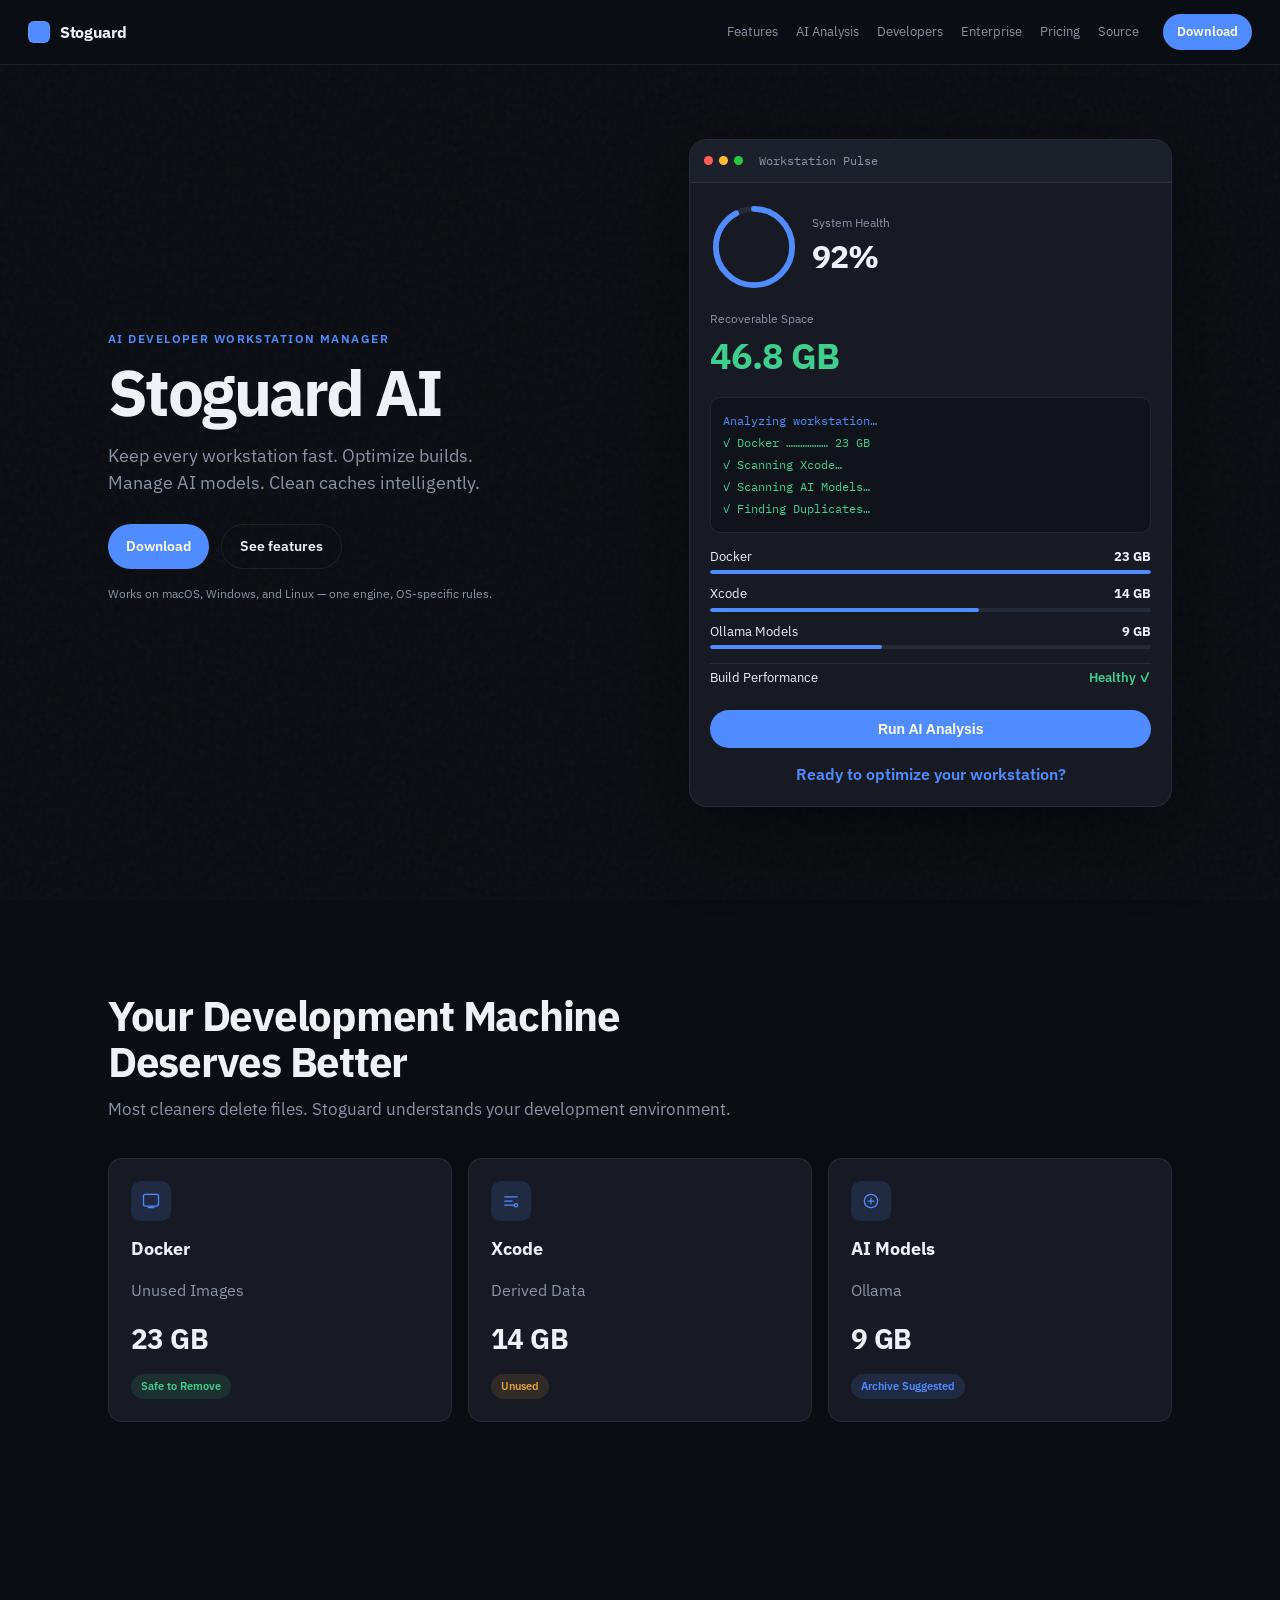
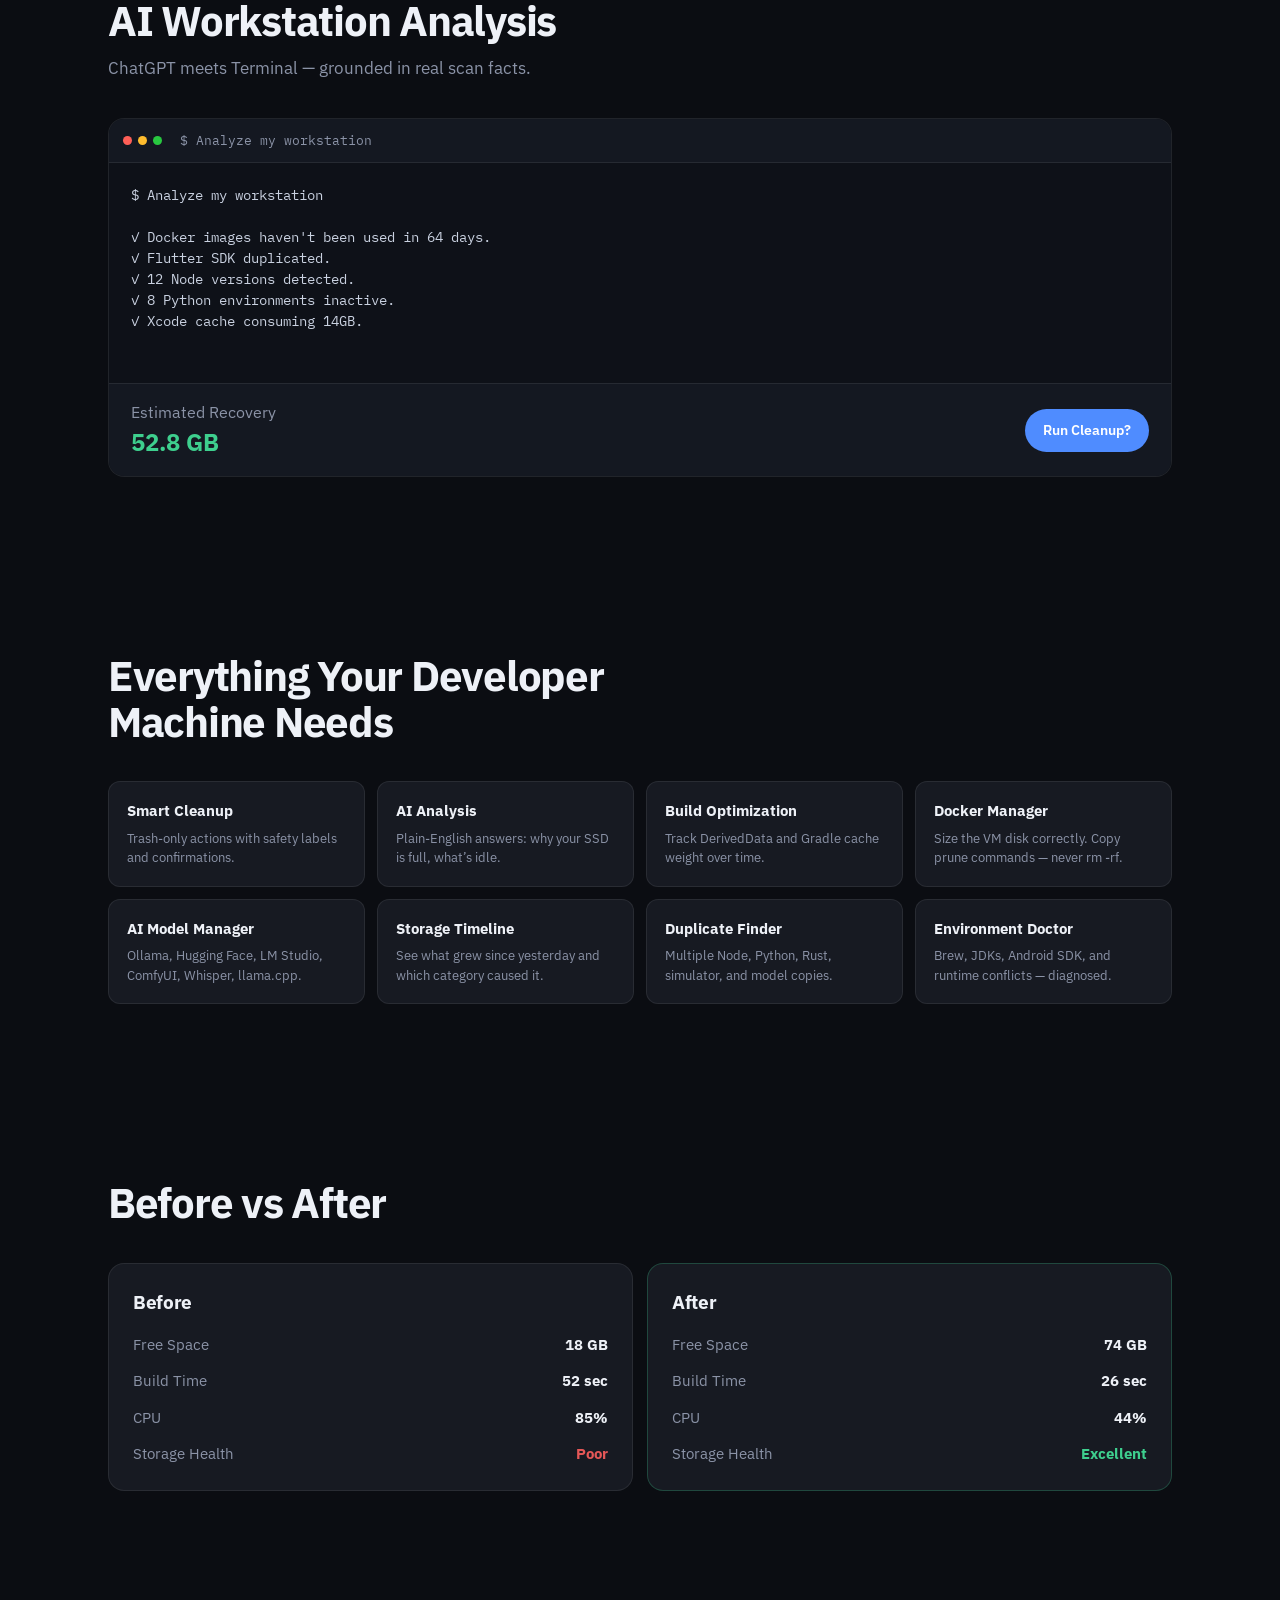
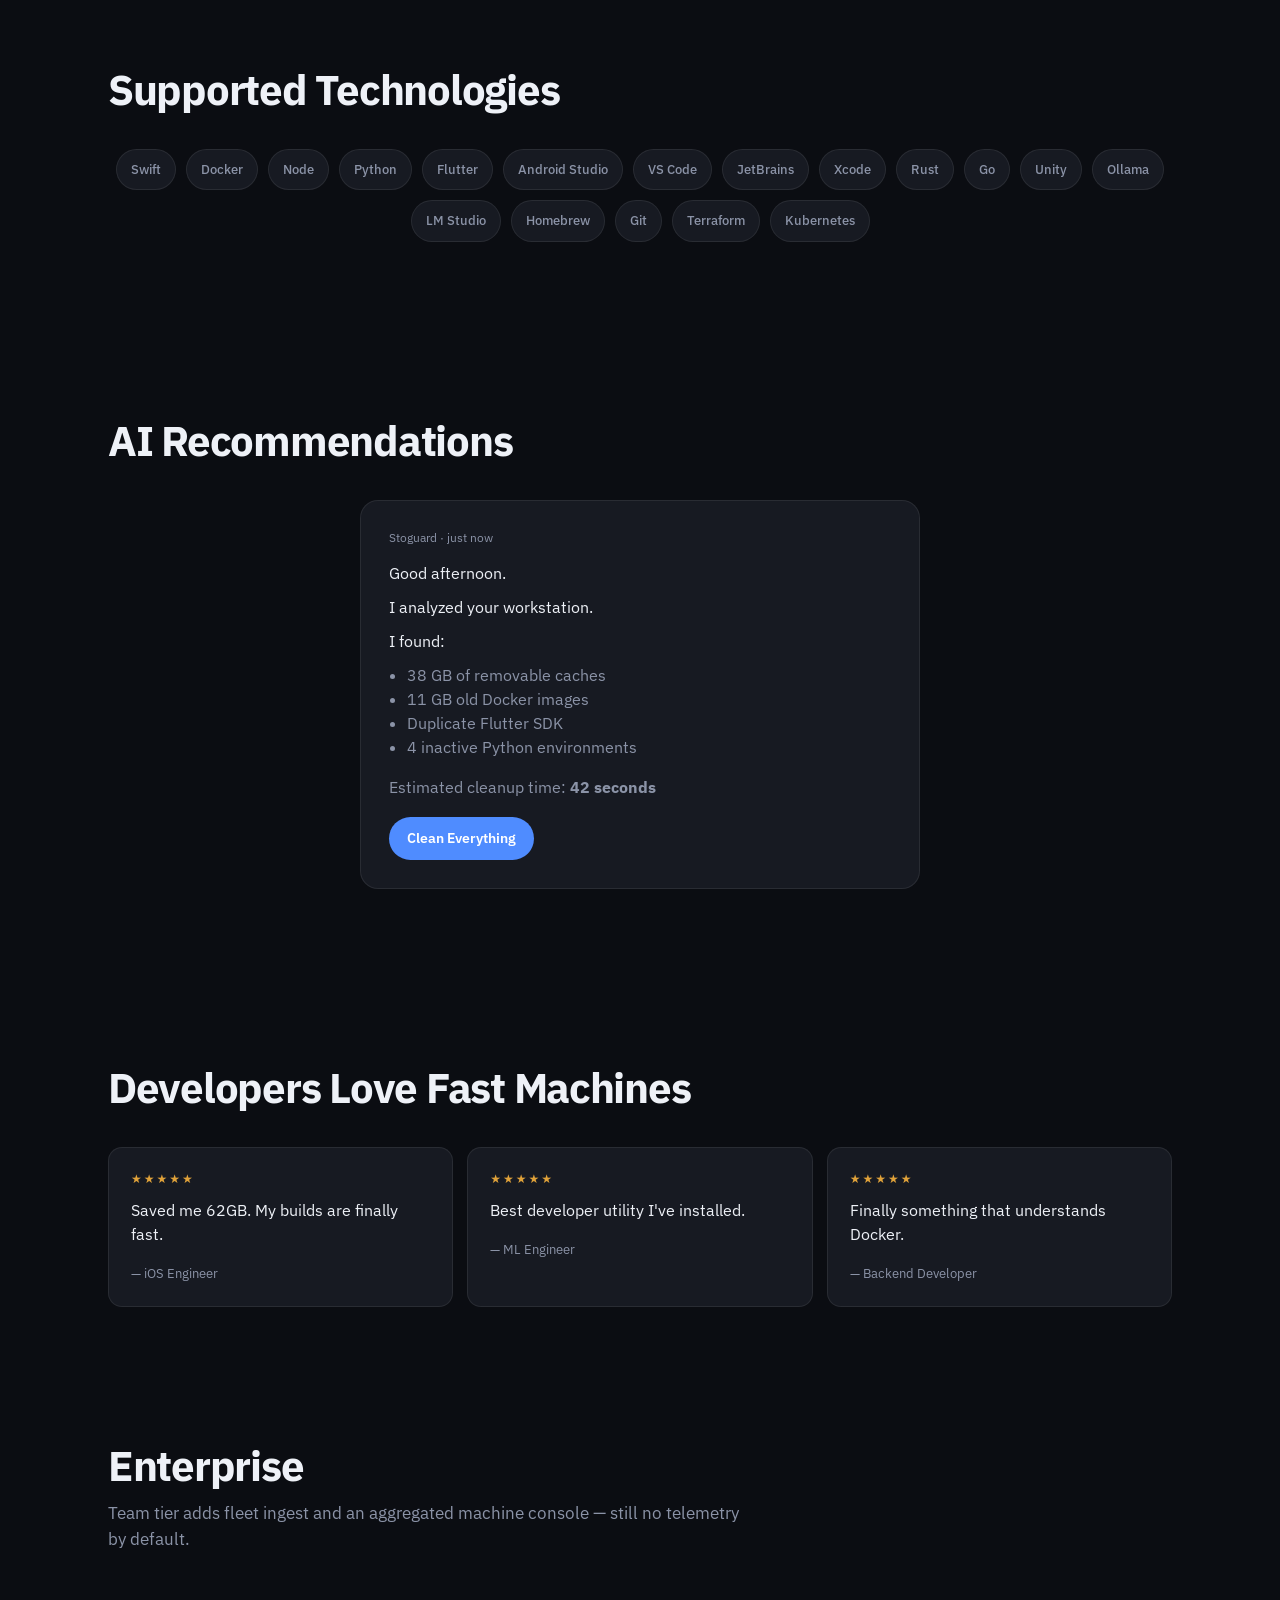
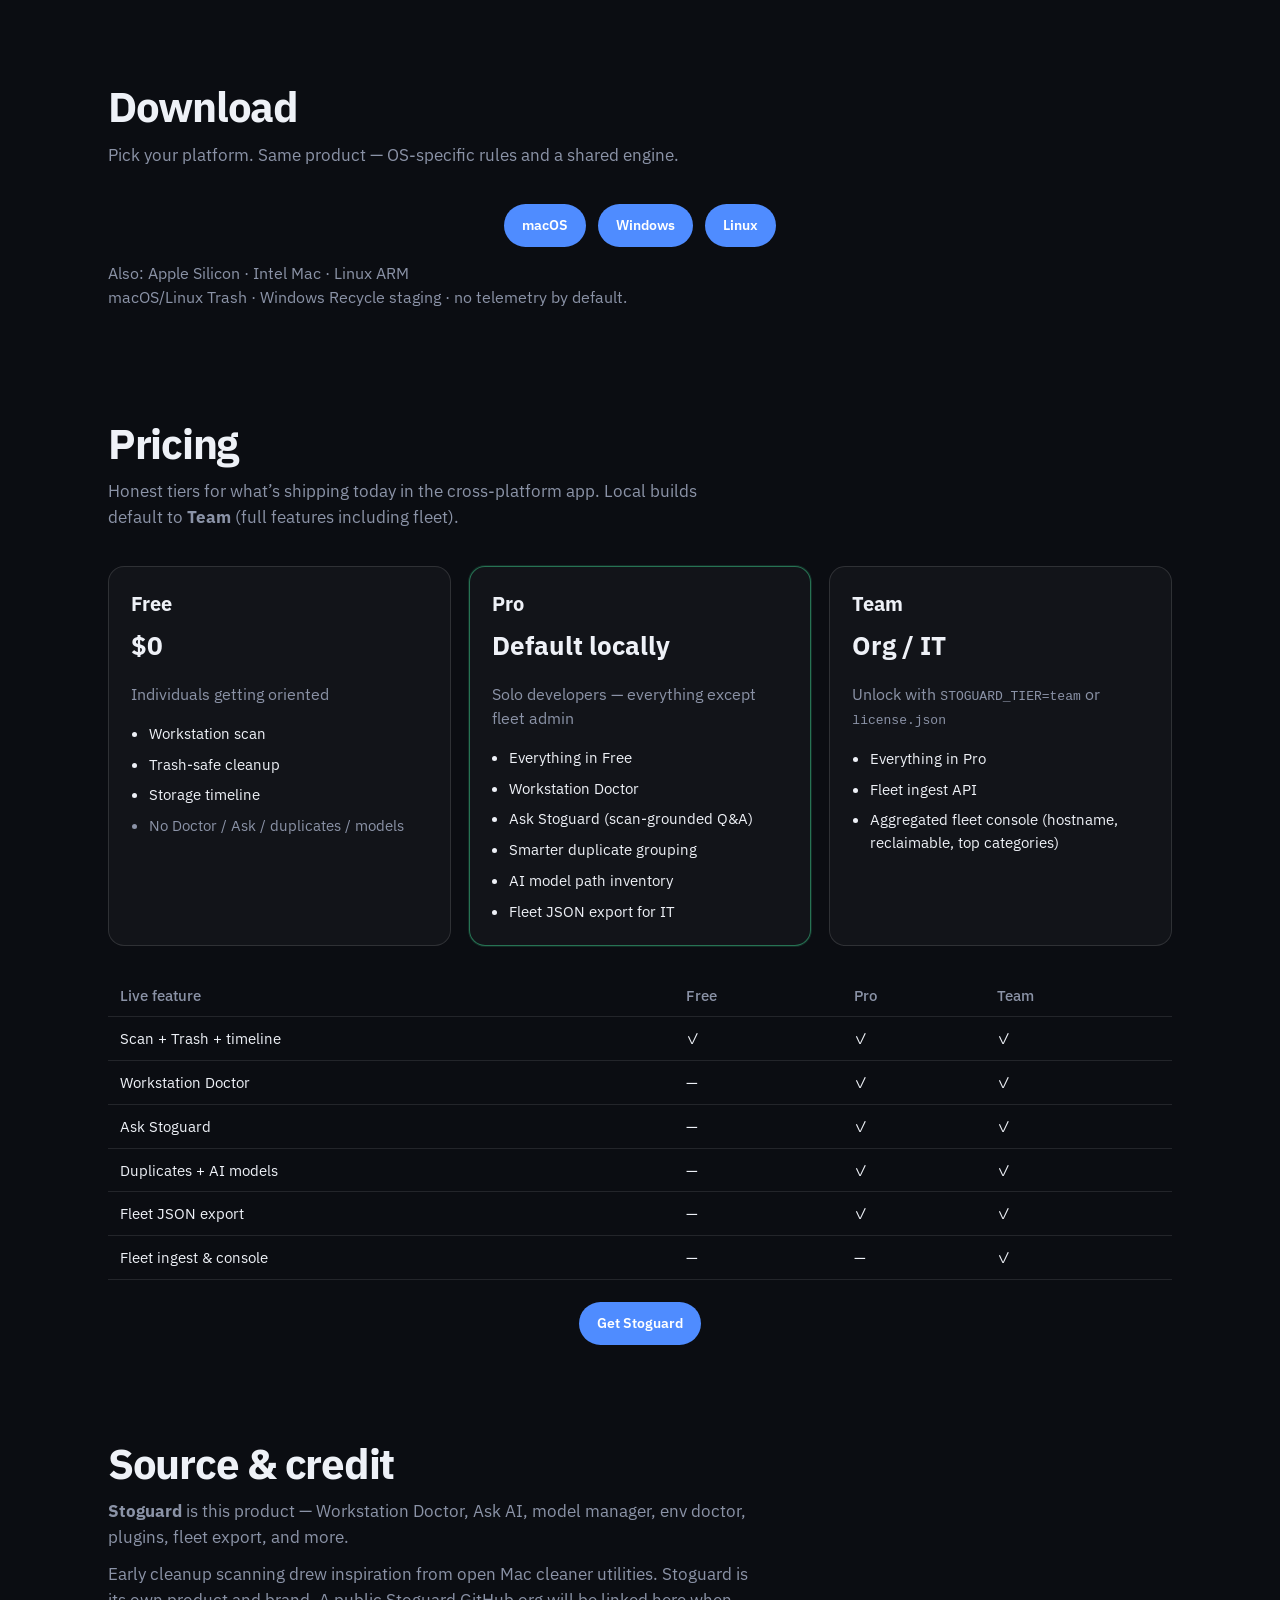
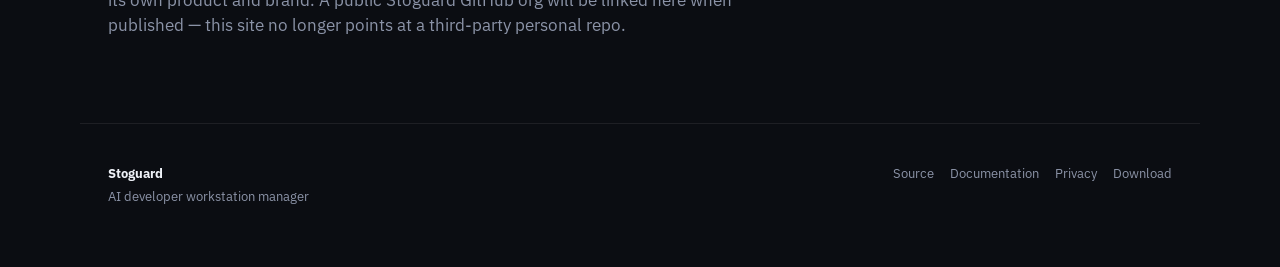
==== website/index.html @ 77a61a1d "Release 0.3.2: review fixes, honesty docs, trash refresh. Bump version, correct privacy/security cla" ====
<!DOCTYPE html>
<html lang="en">
<head>
  <meta charset="UTF-8" />
  <meta name="viewport" content="width=device-width, initial-scale=1" />
  <title>Stoguard AI — Developer Workstation Manager</title>
  <meta name="description" content="Keep every developer workstation fast. Optimize builds. Manage AI models. Clean caches intelligently — macOS, Windows, and Linux." />
  <link rel="preconnect" href="https://fonts.googleapis.com" />
  <link rel="preconnect" href="https://fonts.gstatic.com" crossorigin />
  <link href="https://fonts.googleapis.com/css2?family=IBM+Plex+Mono:wght@400;500&family=IBM+Plex+Sans:wght@400;500;600;700&display=swap" rel="stylesheet" />
  <link rel="stylesheet" href="styles.css" />
</head>
<body>
  <div class="noise" aria-hidden="true"></div>

  <header class="nav">
    <a class="logo" href="#top">
      <span class="logo-mark" aria-hidden="true"></span>
      Stoguard
    </a>
    <nav class="nav-links">
      <a href="#features">Features</a>
      <a href="#analysis">AI Analysis</a>
      <a href="#developers">Developers</a>
      <a href="#enterprise">Enterprise</a>
      <a href="#pricing">Pricing</a>
      <a href="#source">Source</a>
    </nav>
    <a class="btn btn-small" href="#downloads">Download</a>
  </header>

  <main id="top">
    <!-- HERO -->
    <section class="hero">
      <div class="hero-copy">
        <p class="eyebrow">AI Developer Workstation Manager</p>
        <h1>Stoguard AI</h1>
        <p class="lede">
          Keep every workstation fast. Optimize builds.<br />
          Manage AI models. Clean caches intelligently.
        </p>
        <div class="hero-cta">
          <a class="btn" href="#downloads">Download</a>
          <a class="btn btn-ghost" href="#features">See features</a>
        </div>
        <p class="platform-note">Works on macOS, Windows, and Linux — one engine, OS-specific rules.</p>
      </div>

      <div class="hero-dash" id="hero-dash" aria-label="Live workstation dashboard mockup">
        <div class="dash-chrome">
          <span></span><span></span><span></span>
          <p class="dash-title">Workstation Pulse</p>
        </div>
        <div class="dash-body">
          <div class="health-ring">
            <svg viewBox="0 0 120 120" aria-hidden="true">
              <circle cx="60" cy="60" r="52" class="ring-bg" />
              <circle cx="60" cy="60" r="52" class="ring-fg" id="health-ring" />
            </svg>
            <div class="health-label">
              <span>System Health</span>
              <strong id="health-pct">—</strong>
            </div>
          </div>

          <div class="stat-block recover">
            <span>Recoverable Space</span>
            <strong id="recover-gb">0.0 GB</strong>
          </div>

          <ul class="scan-log" id="scan-log"></ul>

          <div class="meter-list" id="meter-list">
            <div class="meter" data-key="docker"><span>Docker</span><b>0 GB</b><i style="--w:0"></i></div>
            <div class="meter" data-key="xcode"><span>Xcode</span><b>0 GB</b><i style="--w:0"></i></div>
            <div class="meter" data-key="ollama"><span>Ollama Models</span><b>0 GB</b><i style="--w:0"></i></div>
          </div>

          <div class="build-row">
            <span>Build Performance</span>
            <em id="build-status">Waiting…</em>
          </div>

          <button class="btn btn-block" id="run-analysis" type="button">Run AI Analysis</button>
          <p class="dash-cta" id="dash-cta" hidden>Ready to optimize your workstation?</p>
        </div>
      </div>
    </section>

    <!-- SECTION 2 -->
    <section class="section" id="features">
      <div class="section-head">
        <h2>Your Development Machine Deserves Better</h2>
        <p>Most cleaners delete files. Stoguard understands your development environment.</p>
      </div>
      <div class="cards-3">
        <article class="card float-a">
          <div class="card-icon" aria-hidden="true">
            <svg viewBox="0 0 24 24" fill="none" stroke="currentColor" stroke-width="1.5"><rect x="3" y="4" width="18" height="14" rx="2"/><path d="M8 20h8M12 18v2"/></svg>
          </div>
          <h3>Docker</h3>
          <p class="muted">Unused Images</p>
          <strong>23 GB</strong>
          <span class="pill ok">Safe to Remove</span>
        </article>
        <article class="card float-b">
          <div class="card-icon" aria-hidden="true">
            <svg viewBox="0 0 24 24" fill="none" stroke="currentColor" stroke-width="1.5"><path d="M4 7h16M4 12h10M4 17h13"/><circle cx="18" cy="17" r="2"/></svg>
          </div>
          <h3>Xcode</h3>
          <p class="muted">Derived Data</p>
          <strong>14 GB</strong>
          <span class="pill warn">Unused</span>
        </article>
        <article class="card float-c">
          <div class="card-icon" aria-hidden="true">
            <svg viewBox="0 0 24 24" fill="none" stroke="currentColor" stroke-width="1.5"><circle cx="12" cy="12" r="8"/><path d="M8 12h8M12 8v8"/></svg>
          </div>
          <h3>AI Models</h3>
          <p class="muted">Ollama</p>
          <strong>9 GB</strong>
          <span class="pill info">Archive Suggested</span>
        </article>
      </div>
    </section>

    <!-- SECTION 3 -->
    <section class="section" id="analysis">
      <div class="section-head">
        <h2>AI Workstation Analysis</h2>
        <p>ChatGPT meets Terminal — grounded in real scan facts.</p>
      </div>
      <div class="terminal">
        <div class="term-bar"><span></span><span></span><span></span><code>$ Analyze my workstation</code></div>
        <pre class="term-body" id="term-body"></pre>
        <div class="term-foot">
          <div>
            <span class="muted">Estimated Recovery</span>
            <strong>52.8 GB</strong>
          </div>
          <a class="btn" href="#downloads">Run Cleanup?</a>
        </div>
      </div>
    </section>

    <!-- SECTION 4 -->
    <section class="section" id="everything">
      <div class="section-head">
        <h2>Everything Your Developer Machine Needs</h2>
      </div>
      <div class="feature-grid">
        <article class="fcard"><h3>Smart Cleanup</h3><p>Trash-only actions with safety labels and confirmations.</p></article>
        <article class="fcard"><h3>AI Analysis</h3><p>Plain-English answers: why your SSD is full, what’s idle.</p></article>
        <article class="fcard"><h3>Build Optimization</h3><p>Track DerivedData and Gradle cache weight over time.</p></article>
        <article class="fcard"><h3>Docker Manager</h3><p>Size the VM disk correctly. Copy prune commands — never rm -rf.</p></article>
        <article class="fcard"><h3>AI Model Manager</h3><p>Ollama, Hugging Face, LM Studio, ComfyUI, Whisper, llama.cpp.</p></article>
        <article class="fcard"><h3>Storage Timeline</h3><p>See what grew since yesterday and which category caused it.</p></article>
        <article class="fcard"><h3>Duplicate Finder</h3><p>Multiple Node, Python, Rust, simulator, and model copies.</p></article>
        <article class="fcard"><h3>Environment Doctor</h3><p>Brew, JDKs, Android SDK, and runtime conflicts — diagnosed.</p></article>
      </div>
    </section>

    <!-- SECTION 5 -->
    <section class="section" id="before-after">
      <div class="section-head">
        <h2>Before vs After</h2>
      </div>
      <div class="split" id="ba-split">
        <div class="ba before">
          <h3>Before</h3>
          <ul>
            <li><span>Free Space</span><strong data-ba="b-free">18 GB</strong></li>
            <li><span>Build Time</span><strong data-ba="b-build">52 sec</strong></li>
            <li><span>CPU</span><strong data-ba="b-cpu">85%</strong></li>
            <li><span>Storage Health</span><strong class="bad">Poor</strong></li>
          </ul>
        </div>
        <div class="ba after">
          <h3>After</h3>
          <ul>
            <li><span>Free Space</span><strong data-ba="a-free">18 GB</strong></li>
            <li><span>Build Time</span><strong data-ba="a-build">52 sec</strong></li>
            <li><span>CPU</span><strong data-ba="a-cpu">85%</strong></li>
            <li><span>Storage Health</span><strong class="good" data-ba="a-health">Poor</strong></li>
          </ul>
        </div>
      </div>
    </section>

    <!-- SECTION 6 -->
    <section class="section" id="tech">
      <div class="section-head">
        <h2>Supported Technologies</h2>
      </div>
      <div class="tech-cloud" id="tech-cloud"></div>
    </section>

    <!-- SECTION 7 -->
    <section class="section" id="ai-rec">
      <div class="section-head">
        <h2>AI Recommendations</h2>
      </div>
      <div class="chat-card">
        <div class="chat-meta">Stoguard · just now</div>
        <p>Good afternoon.</p>
        <p>I analyzed your workstation.</p>
        <p>I found:</p>
        <ul>
          <li>38 GB of removable caches</li>
          <li>11 GB old Docker images</li>
          <li>Duplicate Flutter SDK</li>
          <li>4 inactive Python environments</li>
        </ul>
        <p class="muted">Estimated cleanup time: <strong>42 seconds</strong></p>
        <a class="btn" href="#downloads">Clean Everything</a>
      </div>
    </section>

    <!-- SECTION 8 -->
    <section class="section" id="developers">
      <div class="section-head">
        <h2>Developers Love Fast Machines</h2>
      </div>
      <div class="quotes">
        <blockquote>
          <div class="stars" aria-label="5 stars">★★★★★</div>
          <p>Saved me 62GB. My builds are finally fast.</p>
          <cite>— iOS Engineer</cite>
        </blockquote>
        <blockquote>
          <div class="stars">★★★★★</div>
          <p>Best developer utility I've installed.</p>
          <cite>— ML Engineer</cite>
        </blockquote>
        <blockquote>
          <div class="stars">★★★★★</div>
          <p>Finally something that understands Docker.</p>
          <cite>— Backend Developer</cite>
        </blockquote>
      </div>
    </section>

    
    <section class="section slim" id="enterprise">
      <div class="section-head">
        <h2>Enterprise</h2>
        <p>Team tier adds fleet ingest and an aggregated machine console — still no telemetry by default.</p>
      </div>
    </section>

    <section class="section slim" id="downloads">
      <div class="section-head">
        <h2>Download</h2>
        <p>Pick your platform. Same product — OS-specific rules and a shared engine.</p>
      </div>
      <div class="hero-cta center" style="flex-wrap:wrap;gap:12px">
        <a class="btn" href="downloads/Stoguard-0.3.2.dmg" download>macOS</a>
        <a class="btn" href="downloads/stoguard-windows-amd64.exe" download>Windows</a>
        <a class="btn" href="downloads/stoguard-linux-amd64" download>Linux</a>
      </div>
      <p class="muted center" style="margin-top:14px">
        Also:
        <a href="downloads/stoguard-darwin-arm64" download>Apple Silicon</a> ·
        <a href="downloads/stoguard-darwin-amd64" download>Intel Mac</a> ·
        <a href="downloads/stoguard-linux-arm64" download>Linux ARM</a>
        <br />macOS/Linux Trash · Windows Recycle staging · no telemetry by default.
      </p>
    </section>

    <section class="section slim" id="pricing">
      <div class="section-head">
        <h2>Pricing</h2>
        <p>Honest tiers for what’s shipping today in the cross-platform app. Local builds default to <strong>Team</strong> (full features including fleet).</p>
      </div>
      <div class="pricing-grid">
        <article class="price-card">
          <h3>Free</h3>
          <p class="price-tag">$0</p>
          <p class="muted">Individuals getting oriented</p>
          <ul>
            <li>Workstation scan</li>
            <li>Trash-safe cleanup</li>
            <li>Storage timeline</li>
            <li class="muted">No Doctor / Ask / duplicates / models</li>
          </ul>
        </article>
        <article class="price-card featured">
          <h3>Pro</h3>
          <p class="price-tag">Default locally</p>
          <p class="muted">Solo developers — everything except fleet admin</p>
          <ul>
            <li>Everything in Free</li>
            <li>Workstation Doctor</li>
            <li>Ask Stoguard (scan-grounded Q&amp;A)</li>
            <li>Smarter duplicate grouping</li>
            <li>AI model path inventory</li>
            <li>Fleet JSON export for IT</li>
          </ul>
        </article>
        <article class="price-card">
          <h3>Team</h3>
          <p class="price-tag">Org / IT</p>
          <p class="muted">Unlock with <code>STOGUARD_TIER=team</code> or <code>license.json</code></p>
          <ul>
            <li>Everything in Pro</li>
            <li>Fleet ingest API</li>
            <li>Aggregated fleet console (hostname, reclaimable, top categories)</li>
          </ul>
        </article>
      </div>
      <div class="matrix-wrap">
        <table class="feature-matrix">
          <thead>
            <tr><th>Live feature</th><th>Free</th><th>Pro</th><th>Team</th></tr>
          </thead>
          <tbody>
            <tr><td>Scan + Trash + timeline</td><td>✓</td><td>✓</td><td>✓</td></tr>
            <tr><td>Workstation Doctor</td><td>—</td><td>✓</td><td>✓</td></tr>
            <tr><td>Ask Stoguard</td><td>—</td><td>✓</td><td>✓</td></tr>
            <tr><td>Duplicates + AI models</td><td>—</td><td>✓</td><td>✓</td></tr>
            <tr><td>Fleet JSON export</td><td>—</td><td>✓</td><td>✓</td></tr>
            <tr><td>Fleet ingest &amp; console</td><td>—</td><td>—</td><td>✓</td></tr>
          </tbody>
        </table>
      </div>
      <div class="hero-cta center" style="margin-top:22px">
        <a class="btn" href="#downloads">Get Stoguard</a>
      </div>
    </section>

<section class="section slim" id="source">
      <div class="section-head">
        <h2>Source &amp; credit</h2>
        <p>
          <strong>Stoguard</strong> is this product — Workstation Doctor, Ask AI, model manager,
          env doctor, plugins, fleet export, and more.
        </p>
        <p class="muted" style="margin-top:12px">
          Early cleanup scanning drew inspiration from open Mac cleaner utilities. Stoguard is its own
          product and brand. A public Stoguard GitHub org will be linked here when published —
          this site no longer points at a third-party personal repo.
        </p>
      </div>
    </section>
  </main>

  <footer class="footer">
    <div>
      <strong>Stoguard</strong>
      <span class="muted">AI developer workstation manager</span>
    </div>
    <nav>
      <a href="#source">Source</a>
      <a href="#features">Documentation</a>
      <a href="privacy.html">Privacy</a>
      <a href="#downloads">Download</a>
    </nav>
  </footer>

  <script src="app.js"></script>
</body>
</html>
---- website/styles.css ----
:root {
  --bg: #0b0d12;
  --card: #171a22;
  --card-2: #1c202b;
  --line: rgba(255, 255, 255, 0.08);
  --text: #eef1f7;
  --muted: #8b93a7;
  --accent: #4f8cff;
  --accent-dim: rgba(79, 140, 255, 0.15);
  --ok: #3ecf8e;
  --warn: #e0a23a;
  --bad: #e45757;
  --radius: 14px;
  --font: "IBM Plex Sans", "SF Pro Text", system-ui, sans-serif;
  --mono: "IBM Plex Mono", ui-monospace, Menlo, monospace;
}

* { box-sizing: border-box; }
html { scroll-behavior: smooth; }
body {
  margin: 0;
  font-family: var(--font);
  background: var(--bg);
  color: var(--text);
  line-height: 1.5;
  -webkit-font-smoothing: antialiased;
}

.noise {
  pointer-events: none;
  position: fixed;
  inset: 0;
  opacity: 0.035;
  z-index: 0;
  background-image: url("data:image/svg+xml,%3Csvg viewBox='0 0 200 200' xmlns='http://www.w3.org/2000/svg'%3E%3Cfilter id='n'%3E%3CfeTurbulence type='fractalNoise' baseFrequency='0.85' numOctaves='2' stitchTiles='stitch'/%3E%3C/filter%3E%3Crect width='100%25' height='100%25' filter='url(%23n)'/%3E%3C/svg%3E");
}

a { color: inherit; text-decoration: none; }
.muted { color: var(--muted); }

/* Nav */
.nav {
  position: sticky;
  top: 0;
  z-index: 50;
  display: flex;
  align-items: center;
  gap: 24px;
  padding: 14px 28px;
  background: rgba(11, 13, 18, 0.85);
  backdrop-filter: blur(12px);
  border-bottom: 1px solid var(--line);
}
.logo {
  display: flex;
  align-items: center;
  gap: 10px;
  font-weight: 700;
  letter-spacing: -0.02em;
}
.logo-mark {
  width: 22px;
  height: 22px;
  border-radius: 6px;
  background: var(--accent);
  box-shadow: 0 0 0 1px rgba(255,255,255,0.08) inset;
}
.nav-links {
  display: flex;
  gap: 18px;
  margin-left: auto;
  font-size: 13px;
  color: var(--muted);
}
.nav-links a:hover { color: var(--text); }

.btn {
  display: inline-flex;
  align-items: center;
  justify-content: center;
  padding: 11px 18px;
  border-radius: 999px;
  background: var(--accent);
  color: #fff;
  font-weight: 600;
  font-size: 14px;
  border: none;
  cursor: pointer;
  transition: transform 0.15s ease, opacity 0.15s ease;
}
.btn:hover { transform: translateY(-1px); opacity: 0.95; }
.btn-small { padding: 8px 14px; font-size: 13px; }
.btn-ghost {
  background: transparent;
  border: 1px solid var(--line);
  color: var(--text);
}
.btn-block { width: 100%; margin-top: 8px; }

/* Hero */
.hero {
  position: relative;
  z-index: 1;
  display: grid;
  grid-template-columns: 1.05fr 0.95fr;
  gap: 48px;
  align-items: center;
  max-width: 1120px;
  margin: 0 auto;
  padding: 72px 28px 96px;
  min-height: calc(100vh - 60px);
}
.eyebrow {
  font-size: 12px;
  letter-spacing: 0.12em;
  text-transform: uppercase;
  color: var(--accent);
  font-weight: 600;
  margin: 0 0 12px;
}
.hero h1 {
  font-size: clamp(40px, 6vw, 64px);
  line-height: 1.02;
  letter-spacing: -0.04em;
  margin: 0 0 16px;
}
.lede {
  font-size: 18px;
  color: var(--muted);
  margin: 0 0 28px;
  max-width: 420px;
}
.hero-cta { display: flex; flex-wrap: wrap; gap: 12px; }
.hero-cta.center { justify-content: center; }
.platform-note {
  margin-top: 16px;
  font-size: 12px;
  color: var(--muted);
}

/* Dashboard mock */
.hero-dash {
  background: var(--card);
  border: 1px solid var(--line);
  border-radius: 18px;
  overflow: hidden;
  box-shadow: 0 24px 80px rgba(0,0,0,0.45);
}
.dash-chrome {
  display: flex;
  align-items: center;
  gap: 6px;
  padding: 12px 14px;
  border-bottom: 1px solid var(--line);
  background: var(--card-2);
}
.dash-chrome span {
  width: 9px; height: 9px; border-radius: 50%;
  background: #3a3f4d;
}
.dash-chrome span:nth-child(1) { background: #ff5f57; }
.dash-chrome span:nth-child(2) { background: #febc2e; }
.dash-chrome span:nth-child(3) { background: #28c840; }
.dash-title {
  margin: 0 0 0 10px;
  font-size: 12px;
  color: var(--muted);
  font-family: var(--mono);
}
.dash-body { padding: 20px; display: grid; gap: 14px; }

.health-ring {
  display: grid;
  grid-template-columns: 88px 1fr;
  gap: 14px;
  align-items: center;
}
.health-ring svg { width: 88px; height: 88px; transform: rotate(-90deg); }
.ring-bg { fill: none; stroke: #262b38; stroke-width: 8; }
.ring-fg {
  fill: none;
  stroke: var(--accent);
  stroke-width: 8;
  stroke-linecap: round;
  stroke-dasharray: 327;
  stroke-dashoffset: 327;
  transition: stroke-dashoffset 0.8s ease;
}
.health-label span { display: block; font-size: 12px; color: var(--muted); }
.health-label strong { font-size: 32px; letter-spacing: -0.03em; }

.stat-block.recover span { font-size: 12px; color: var(--muted); }
.stat-block.recover strong {
  display: block;
  font-size: 36px;
  letter-spacing: -0.03em;
  color: var(--ok);
}

.scan-log {
  list-style: none;
  margin: 0;
  padding: 10px 12px;
  background: #10131a;
  border-radius: 10px;
  border: 1px solid var(--line);
  font-family: var(--mono);
  font-size: 12px;
  min-height: 92px;
  color: var(--muted);
}
.scan-log li { margin: 4px 0; }
.scan-log .ok { color: var(--ok); }
.scan-log .run { color: var(--accent); }

.meter-list { display: grid; gap: 10px; }
.meter {
  display: grid;
  grid-template-columns: 1fr auto;
  gap: 4px 10px;
  font-size: 13px;
}
.meter b { font-variant-numeric: tabular-nums; }
.meter i {
  grid-column: 1 / -1;
  height: 4px;
  border-radius: 999px;
  background: #262b38;
  position: relative;
  overflow: hidden;
}
.meter i::after {
  content: "";
  position: absolute;
  inset: 0;
  width: calc(var(--w) * 1%);
  background: var(--accent);
  border-radius: inherit;
  transition: width 0.6s ease;
}
.build-row {
  display: flex;
  justify-content: space-between;
  font-size: 13px;
  padding-top: 4px;
  border-top: 1px solid var(--line);
}
.build-row em { font-style: normal; color: var(--ok); font-weight: 600; }
.dash-cta {
  text-align: center;
  margin: 0;
  font-weight: 600;
  color: var(--accent);
  animation: fadeUp 0.4s ease;
}

/* Sections */
.section {
  position: relative;
  z-index: 1;
  max-width: 1120px;
  margin: 0 auto;
  padding: 88px 28px;
}
.section.slim { padding: 48px 28px; }
.section-head {
  max-width: 640px;
  margin-bottom: 36px;
}
.section-head h2 {
  font-size: clamp(28px, 4vw, 42px);
  letter-spacing: -0.03em;
  line-height: 1.1;
  margin: 0 0 12px;
}
.section-head p {
  margin: 0;
  color: var(--muted);
  font-size: 17px;
}

.cards-3 {
  display: grid;
  grid-template-columns: repeat(3, 1fr);
  gap: 16px;
}
.card {
  background: var(--card);
  border: 1px solid var(--line);
  border-radius: var(--radius);
  padding: 22px;
  transition: transform 0.35s ease, border-color 0.35s ease;
}
.card:hover { border-color: rgba(79,140,255,0.35); transform: translateY(-4px); }
.card-icon {
  width: 40px; height: 40px;
  display: grid; place-items: center;
  border-radius: 10px;
  background: var(--accent-dim);
  color: var(--accent);
  margin-bottom: 14px;
}
.card-icon svg { width: 20px; height: 20px; }
.card h3 { margin: 0 0 4px; font-size: 18px; }
.card strong { display: block; font-size: 28px; margin: 8px 0 12px; letter-spacing: -0.02em; }
.pill {
  display: inline-flex;
  padding: 4px 10px;
  border-radius: 999px;
  font-size: 11px;
  font-weight: 600;
}
.pill.ok { background: rgba(62,207,142,0.12); color: var(--ok); }
.pill.warn { background: rgba(224,162,58,0.12); color: var(--warn); }
.pill.info { background: var(--accent-dim); color: var(--accent); }

.float-a { animation: bob 5s ease-in-out infinite; }
.float-b { animation: bob 5.5s ease-in-out infinite 0.4s; }
.float-c { animation: bob 6s ease-in-out infinite 0.8s; }

/* Terminal */
.terminal {
  background: #0e1118;
  border: 1px solid var(--line);
  border-radius: 16px;
  overflow: hidden;
}
.term-bar {
  display: flex;
  align-items: center;
  gap: 6px;
  padding: 12px 14px;
  border-bottom: 1px solid var(--line);
  background: #141821;
}
.term-bar span { width: 9px; height: 9px; border-radius: 50%; background: #3a3f4d; }
.term-bar span:nth-child(1) { background: #ff5f57; }
.term-bar span:nth-child(2) { background: #febc2e; }
.term-bar span:nth-child(3) { background: #28c840; }
.term-bar code {
  margin-left: 12px;
  font-family: var(--mono);
  font-size: 13px;
  color: var(--muted);
}
.term-body {
  margin: 0;
  padding: 22px;
  min-height: 220px;
  font-family: var(--mono);
  font-size: 14px;
  color: #c9d1e0;
  white-space: pre-wrap;
}
.term-foot {
  display: flex;
  align-items: center;
  justify-content: space-between;
  gap: 16px;
  padding: 16px 22px;
  border-top: 1px solid var(--line);
  background: #141821;
}
.term-foot strong { display: block; font-size: 24px; color: var(--ok); }

.feature-grid {
  display: grid;
  grid-template-columns: repeat(4, 1fr);
  gap: 12px;
}
.fcard {
  background: var(--card);
  border: 1px solid var(--line);
  border-radius: 12px;
  padding: 18px;
  transition: border-color 0.25s ease, transform 0.25s ease;
}
.fcard:hover {
  border-color: rgba(79,140,255,0.4);
  transform: translateY(-3px);
}
.fcard h3 { margin: 0 0 6px; font-size: 15px; }
.fcard p { margin: 0; font-size: 13px; color: var(--muted); }

.split {
  display: grid;
  grid-template-columns: 1fr 1fr;
  gap: 14px;
}
.ba {
  background: var(--card);
  border: 1px solid var(--line);
  border-radius: 16px;
  padding: 24px;
}
.ba h3 { margin: 0 0 18px; letter-spacing: -0.02em; }
.ba ul { list-style: none; margin: 0; padding: 0; display: grid; gap: 14px; }
.ba li { display: flex; justify-content: space-between; font-size: 15px; }
.ba li span { color: var(--muted); }
.ba .bad { color: var(--bad); }
.ba .good { color: var(--ok); }
.ba.after { border-color: rgba(62,207,142,0.25); }

.tech-cloud {
  display: flex;
  flex-wrap: wrap;
  gap: 10px;
  justify-content: center;
}
.tech-pill {
  padding: 10px 14px;
  border-radius: 999px;
  border: 1px solid var(--line);
  background: var(--card);
  font-size: 13px;
  font-weight: 500;
  color: var(--muted);
  transition: color 0.2s ease, border-color 0.2s ease, transform 0.2s ease;
}
.tech-pill:hover {
  color: var(--text);
  border-color: rgba(79,140,255,0.45);
  transform: translateY(-2px);
}

.chat-card {
  max-width: 560px;
  margin: 0 auto;
  background: var(--card);
  border: 1px solid var(--line);
  border-radius: 18px;
  padding: 28px;
}
.chat-meta { font-size: 12px; color: var(--muted); margin-bottom: 14px; }
.chat-card p { margin: 0 0 10px; }
.chat-card ul { margin: 0 0 16px; padding-left: 18px; color: var(--muted); }
.chat-card .btn { margin-top: 8px; }

.quotes {
  display: grid;
  grid-template-columns: repeat(3, 1fr);
  gap: 14px;
}
blockquote {
  margin: 0;
  background: var(--card);
  border: 1px solid var(--line);
  border-radius: 14px;
  padding: 22px;
}
.stars { color: var(--warn); letter-spacing: 2px; margin-bottom: 10px; font-size: 12px; }
blockquote p { margin: 0 0 14px; font-size: 16px; }
cite { color: var(--muted); font-style: normal; font-size: 13px; }

.footer {
  position: relative;
  z-index: 1;
  display: flex;
  justify-content: space-between;
  gap: 20px;
  flex-wrap: wrap;
  max-width: 1120px;
  margin: 0 auto;
  padding: 40px 28px 60px;
  border-top: 1px solid var(--line);
  font-size: 13px;
}
.footer nav { display: flex; flex-wrap: wrap; gap: 16px; color: var(--muted); }
.footer nav a:hover { color: var(--text); }
.footer strong { display: block; margin-bottom: 4px; }

@keyframes bob {
  0%, 100% { transform: translateY(0); }
  50% { transform: translateY(-6px); }
}
@keyframes fadeUp {
  from { opacity: 0; transform: translateY(6px); }
  to { opacity: 1; transform: translateY(0); }
}

@media (max-width: 960px) {
  .nav-links { display: none; }
  .hero { grid-template-columns: 1fr; padding-top: 40px; min-height: auto; }
  .cards-3, .feature-grid, .quotes, .split { grid-template-columns: 1fr; }
  .feature-grid { grid-template-columns: 1fr 1fr; }
}
@media (max-width: 560px) {
  .feature-grid { grid-template-columns: 1fr; }
  .term-foot { flex-direction: column; align-items: stretch; }
}

.pricing-grid {
  display: grid;
  grid-template-columns: repeat(3, minmax(0, 1fr));
  gap: 18px;
  margin-top: 28px;
}
@media (max-width: 900px) {
  .pricing-grid { grid-template-columns: 1fr; }
}
.price-card {
  border: 1px solid var(--border, rgba(255,255,255,0.12));
  border-radius: 16px;
  padding: 22px;
  background: var(--panel, rgba(255,255,255,0.03));
}
.price-card.featured {
  border-color: rgba(61, 207, 142, 0.5);
  box-shadow: 0 0 0 1px rgba(61, 207, 142, 0.15);
}
.price-card h3 { margin: 0 0 8px; font-size: 1.25rem; }
.price-tag { font-size: 1.6rem; font-weight: 700; margin: 0 0 6px; }
.price-card ul { margin: 16px 0 0; padding-left: 1.1rem; display: grid; gap: 8px; }
.price-card li { font-size: 0.95rem; }
.matrix-wrap { margin-top: 28px; overflow-x: auto; }
.feature-matrix { width: 100%; border-collapse: collapse; font-size: 0.95rem; }
.feature-matrix th, .feature-matrix td {
  text-align: left; padding: 10px 12px;
  border-bottom: 1px solid var(--border, rgba(255,255,255,0.1));
}
.feature-matrix th { color: var(--muted, #8b93a7); font-weight: 500; }
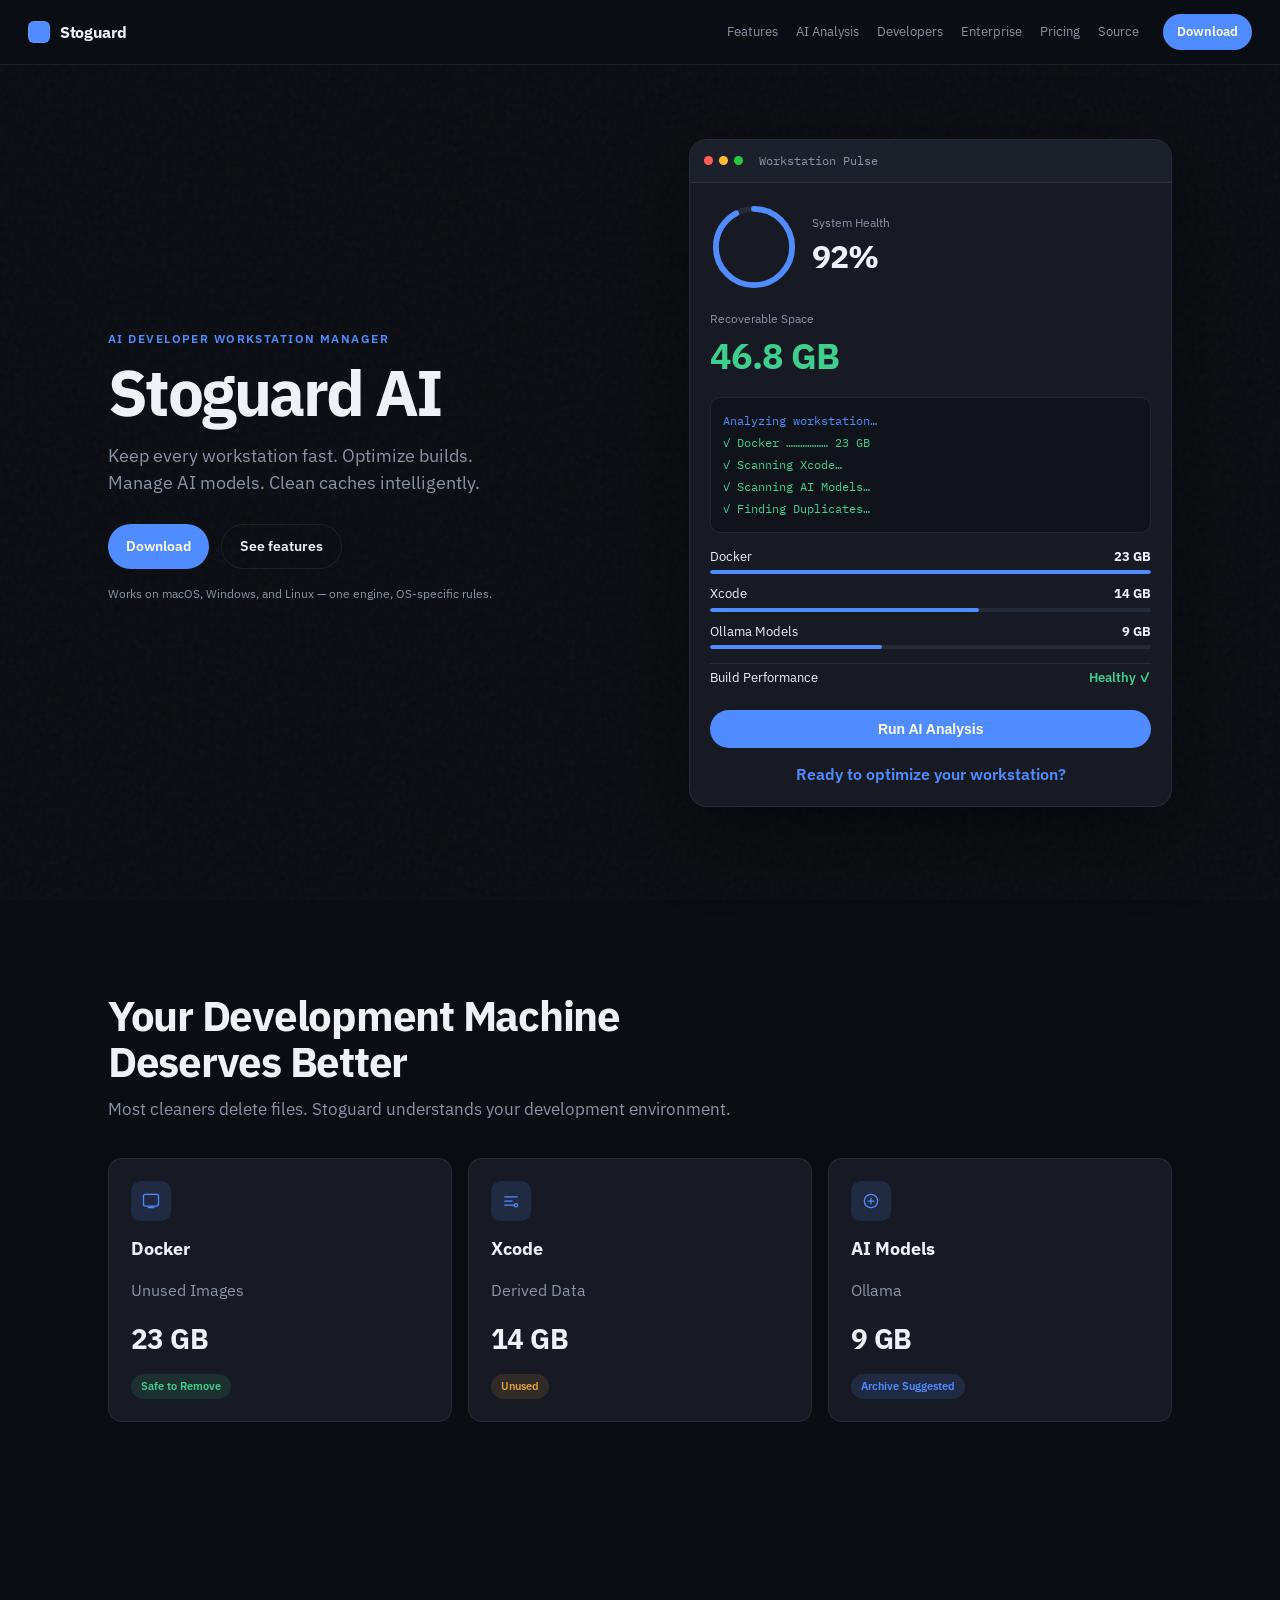
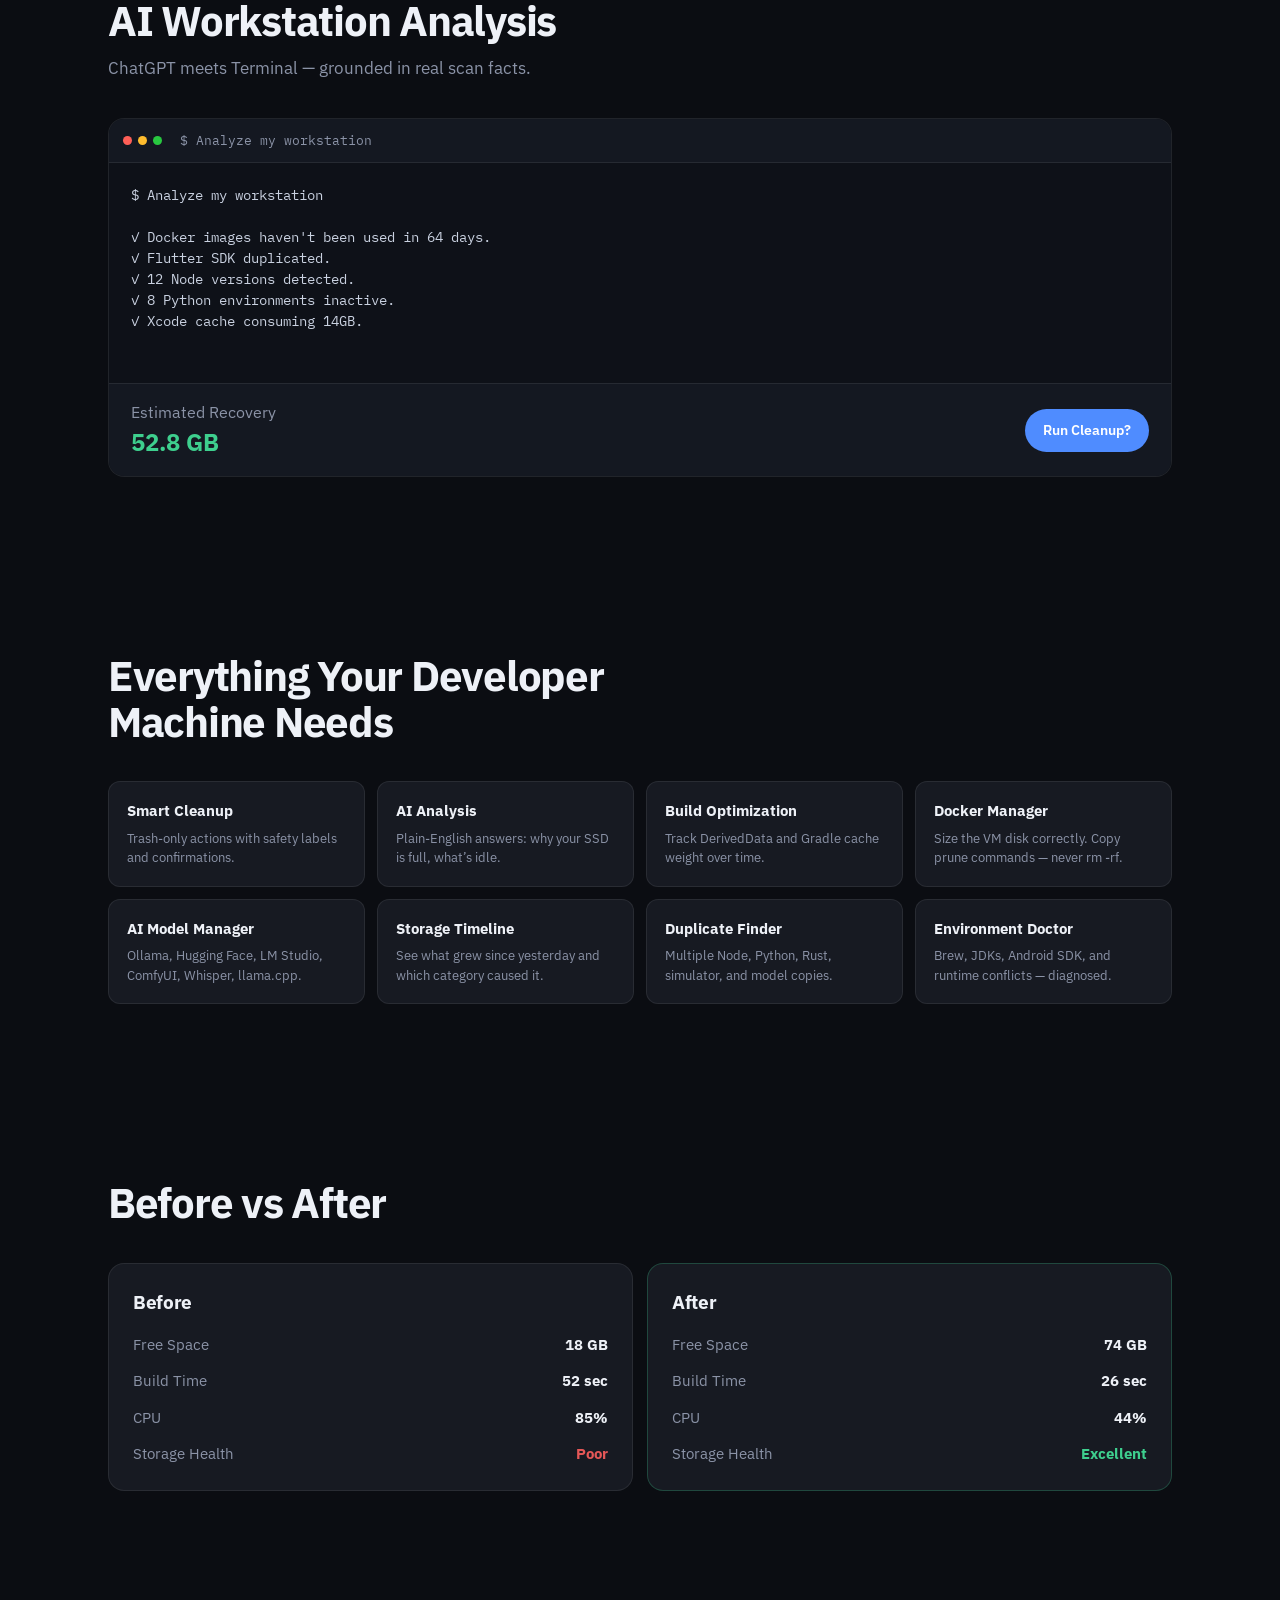
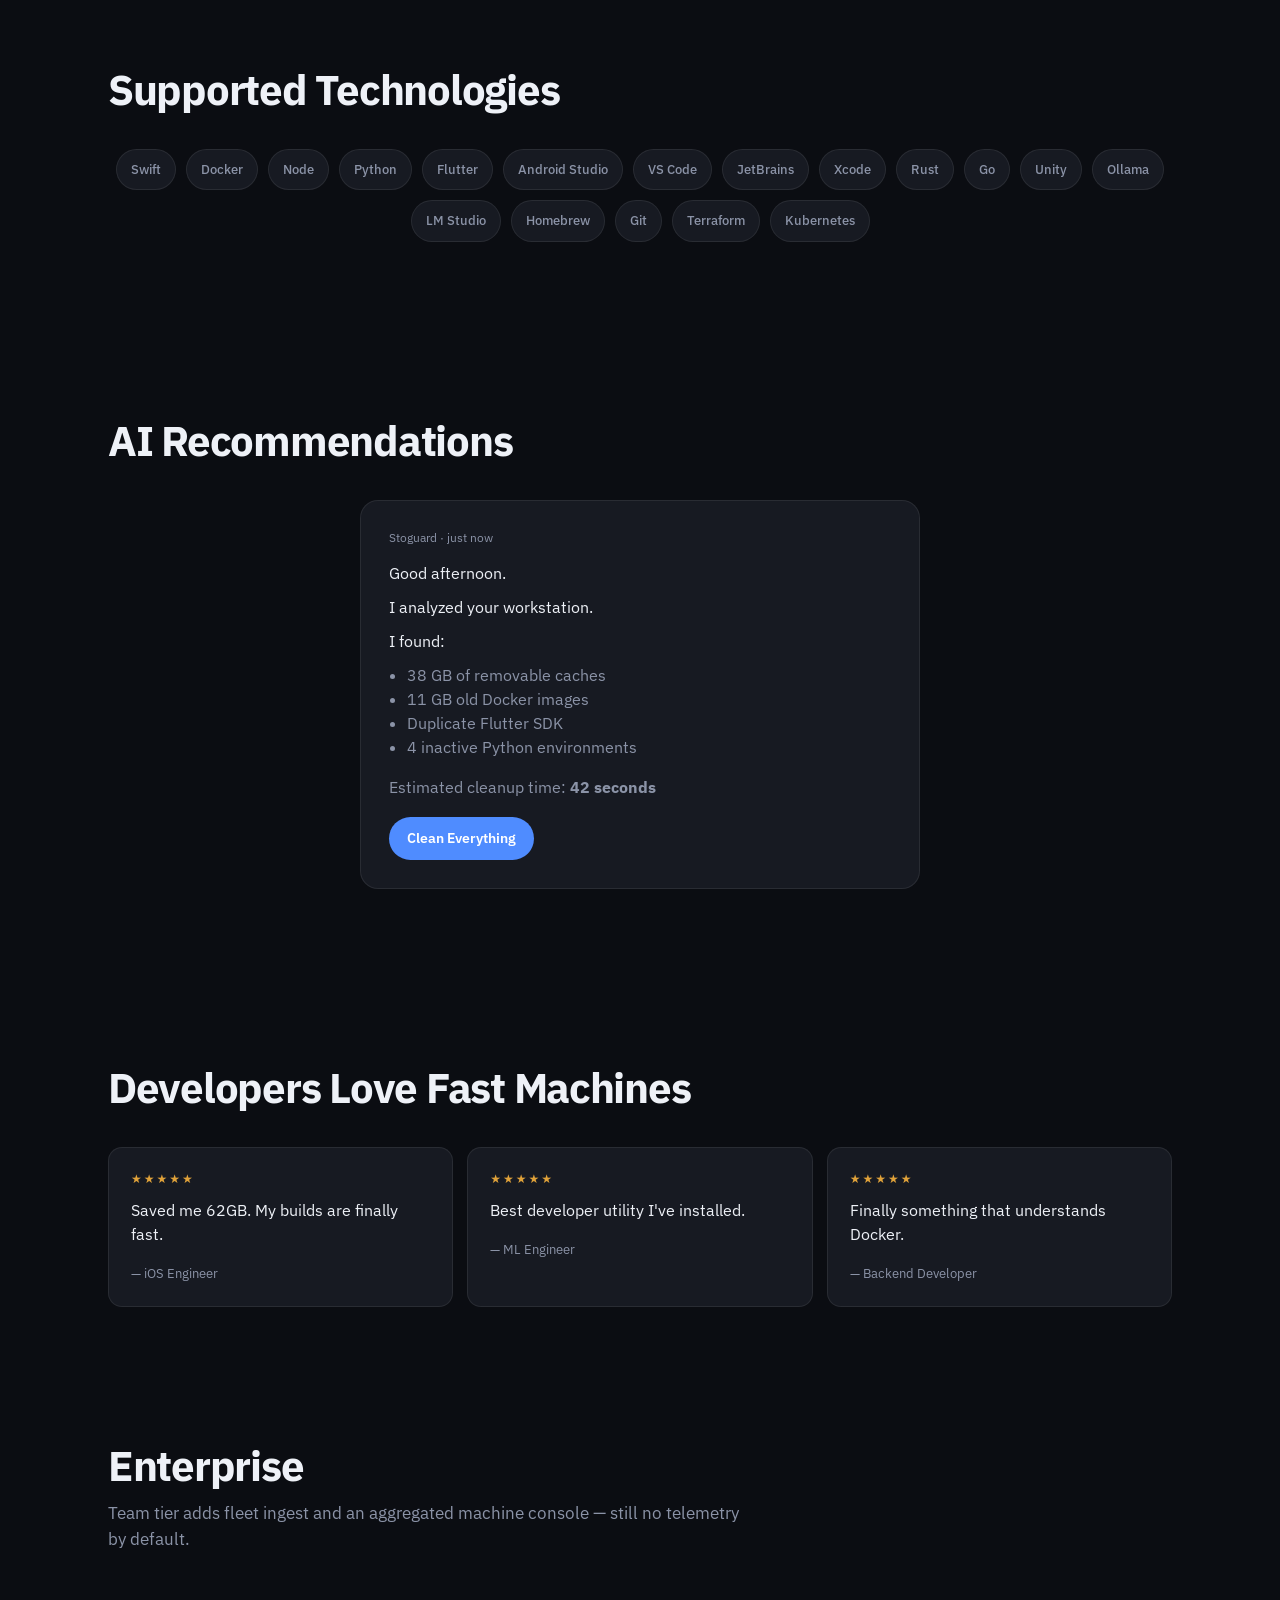
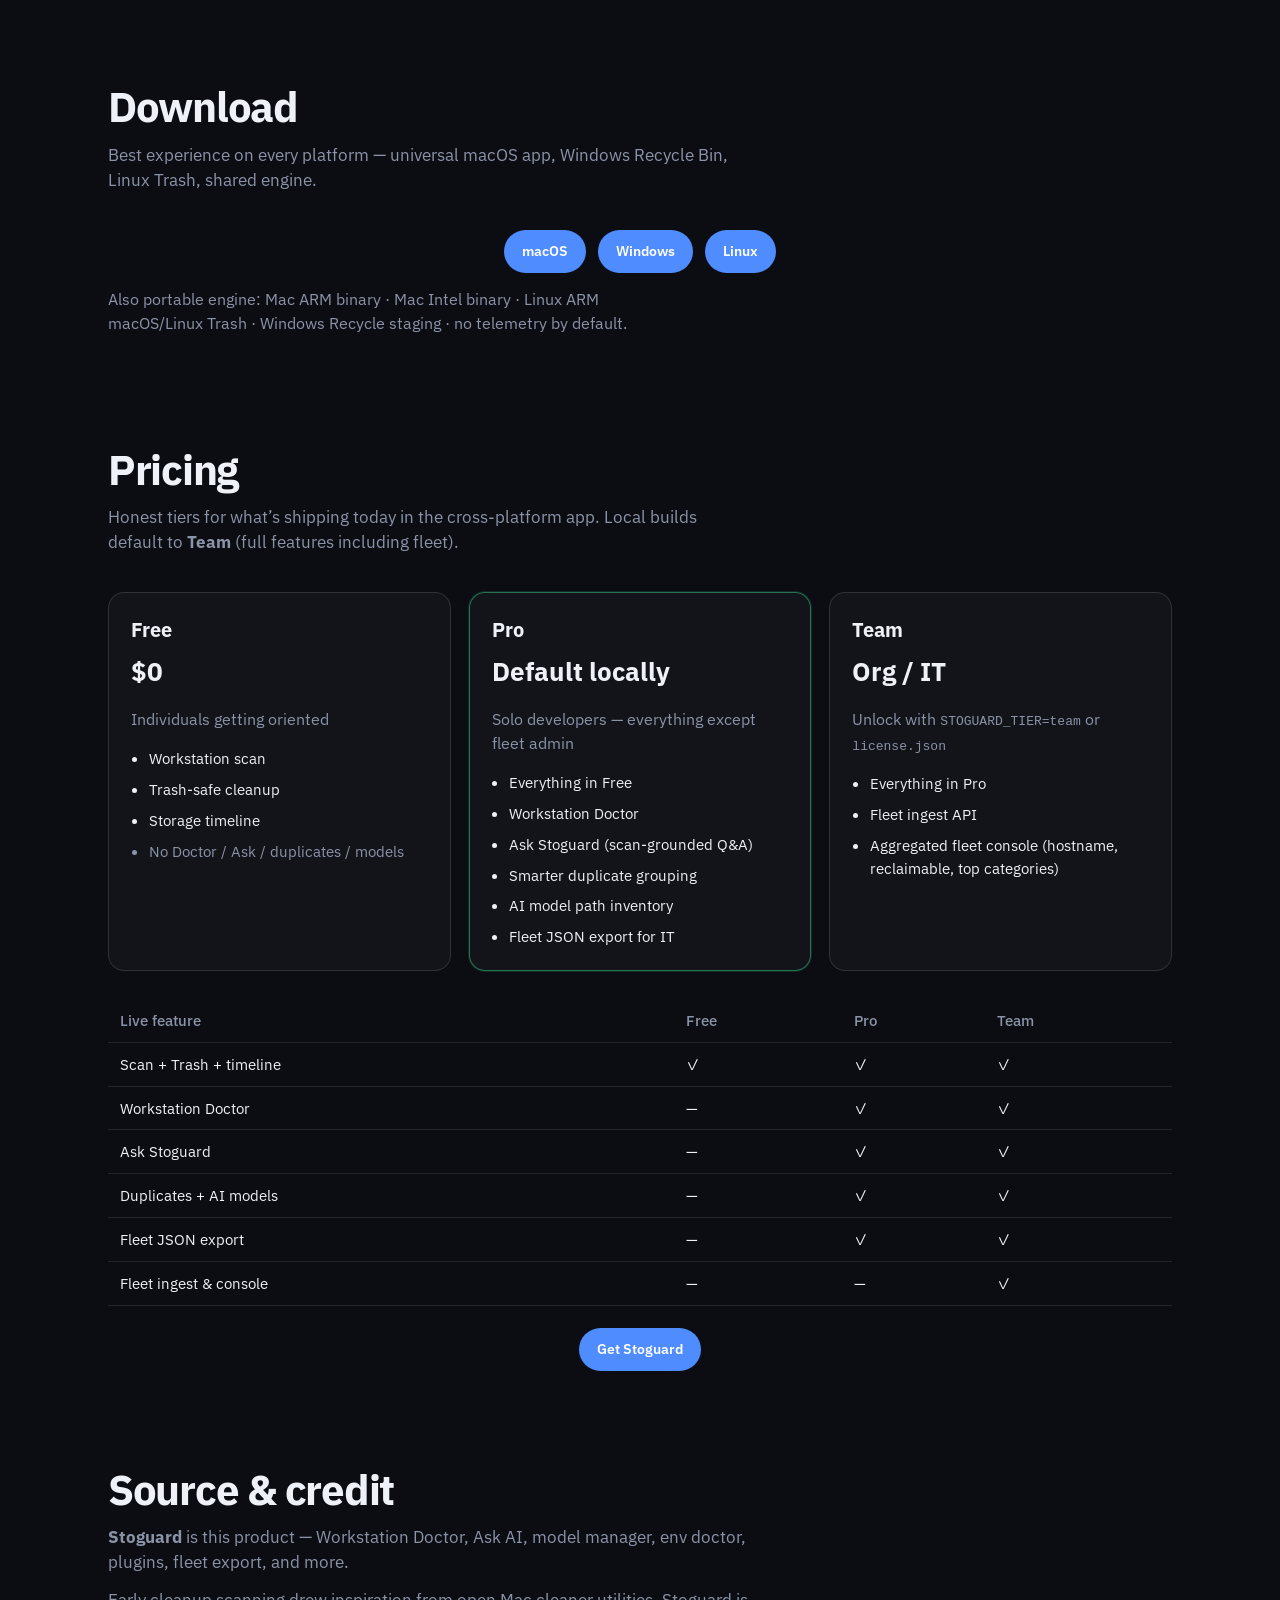
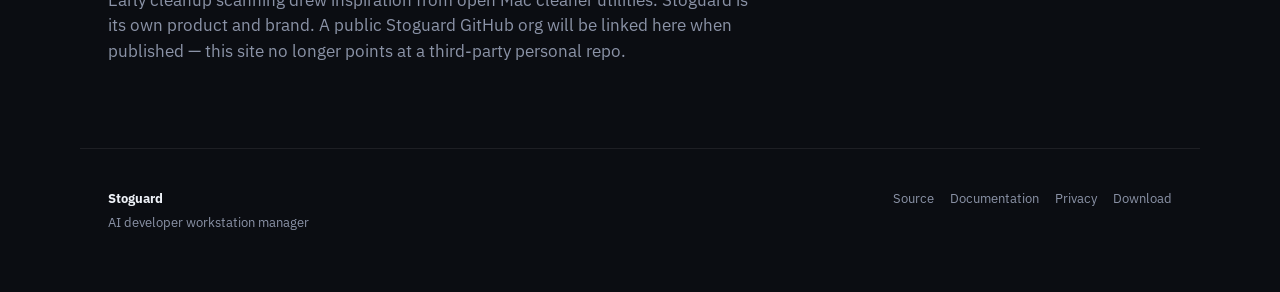
==== commit 3e7fa55c: "v0.4.0: first-class macOS, Windows, and Linux. Universal Mac app, OS Recycle Bin/Trash on each platf" ====
--- a/website/index.html
+++ b/website/index.html
@@ -251,17 +251,17 @@
     <section class="section slim" id="downloads">
       <div class="section-head">
         <h2>Download</h2>
-        <p>Pick your platform. Same product — OS-specific rules and a shared engine.</p>
+        <p>Best experience on every platform — universal macOS app, Windows Recycle Bin, Linux Trash, shared engine.</p>
       </div>
       <div class="hero-cta center" style="flex-wrap:wrap;gap:12px">
-        <a class="btn" href="downloads/Stoguard-0.3.2.dmg" download>macOS</a>
+        <a class="btn" href="downloads/Stoguard-0.4.0.dmg" download>macOS</a>
         <a class="btn" href="downloads/stoguard-windows-amd64.exe" download>Windows</a>
         <a class="btn" href="downloads/stoguard-linux-amd64" download>Linux</a>
       </div>
       <p class="muted center" style="margin-top:14px">
-        Also:
-        <a href="downloads/stoguard-darwin-arm64" download>Apple Silicon</a> ·
-        <a href="downloads/stoguard-darwin-amd64" download>Intel Mac</a> ·
+        Also portable engine:
+        <a href="downloads/stoguard-darwin-arm64" download>Mac ARM binary</a> ·
+        <a href="downloads/stoguard-darwin-amd64" download>Mac Intel binary</a> ·
         <a href="downloads/stoguard-linux-arm64" download>Linux ARM</a>
         <br />macOS/Linux Trash · Windows Recycle staging · no telemetry by default.
       </p>
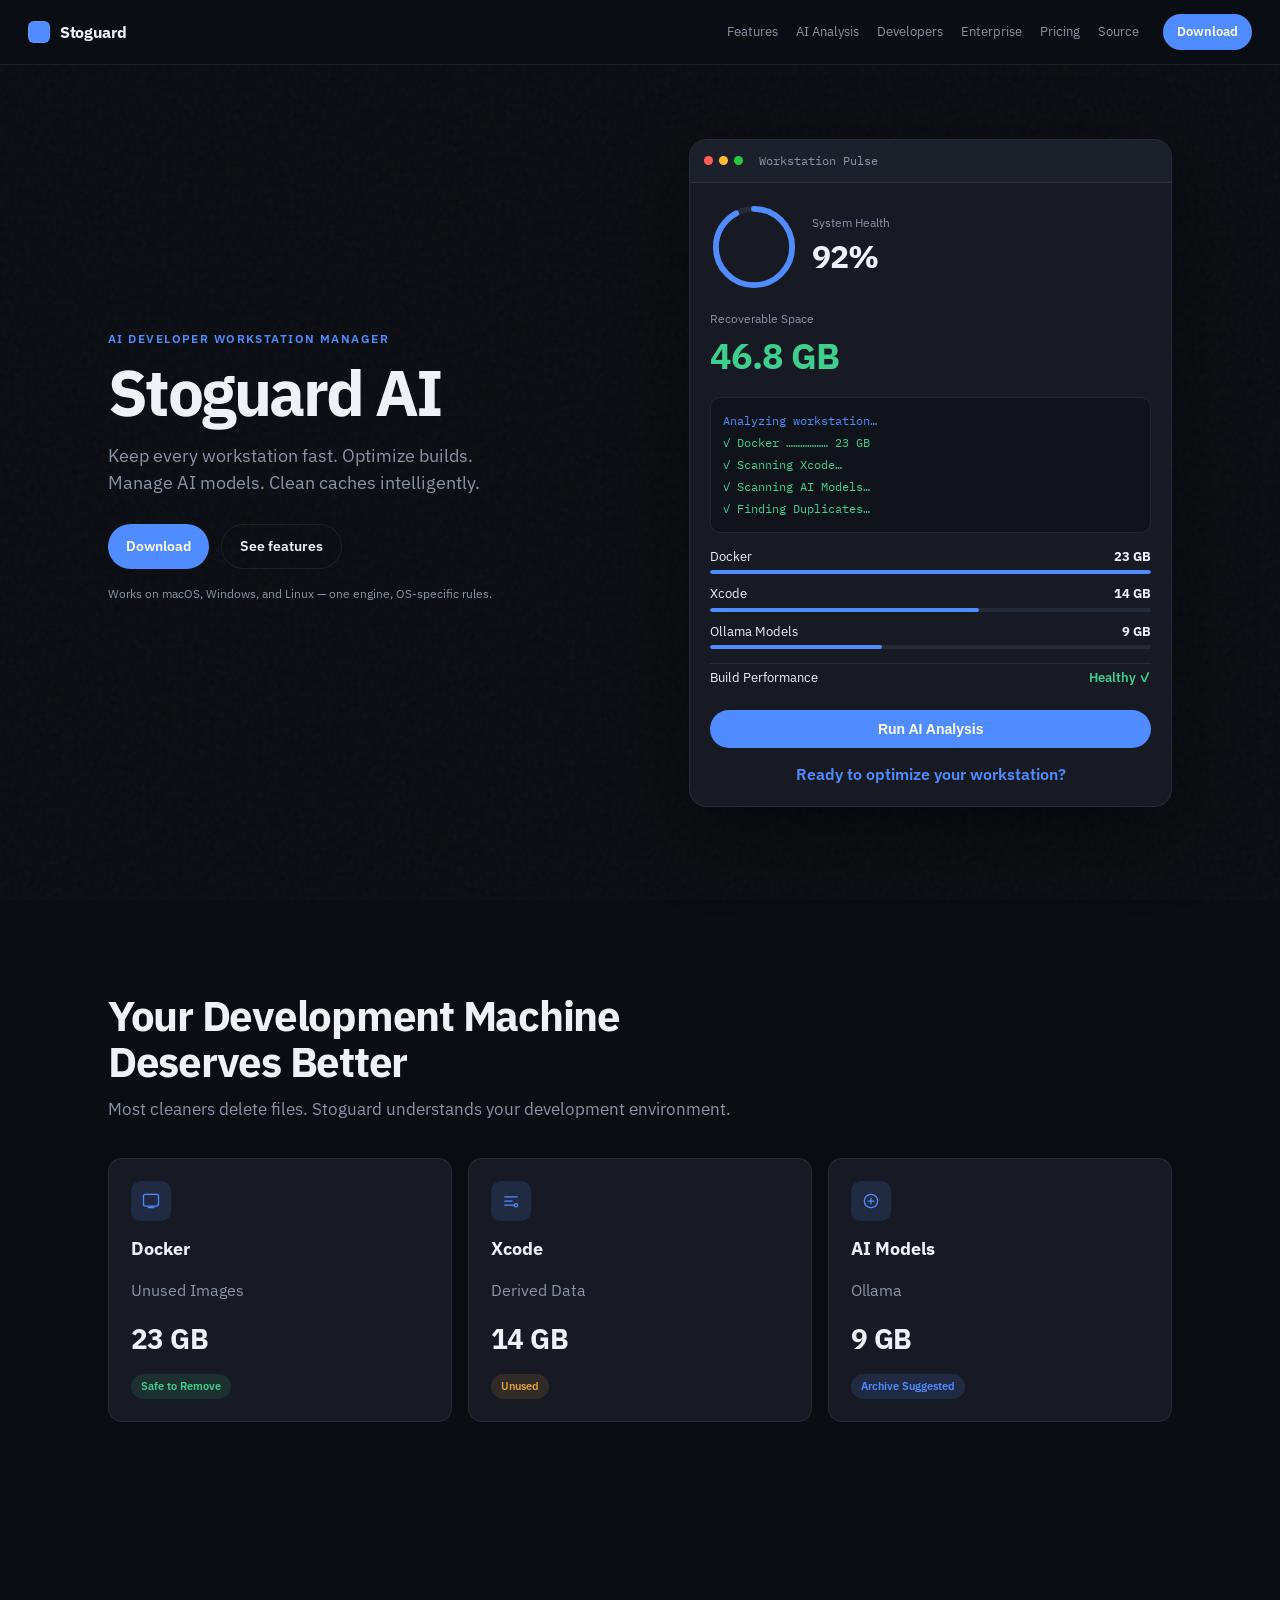
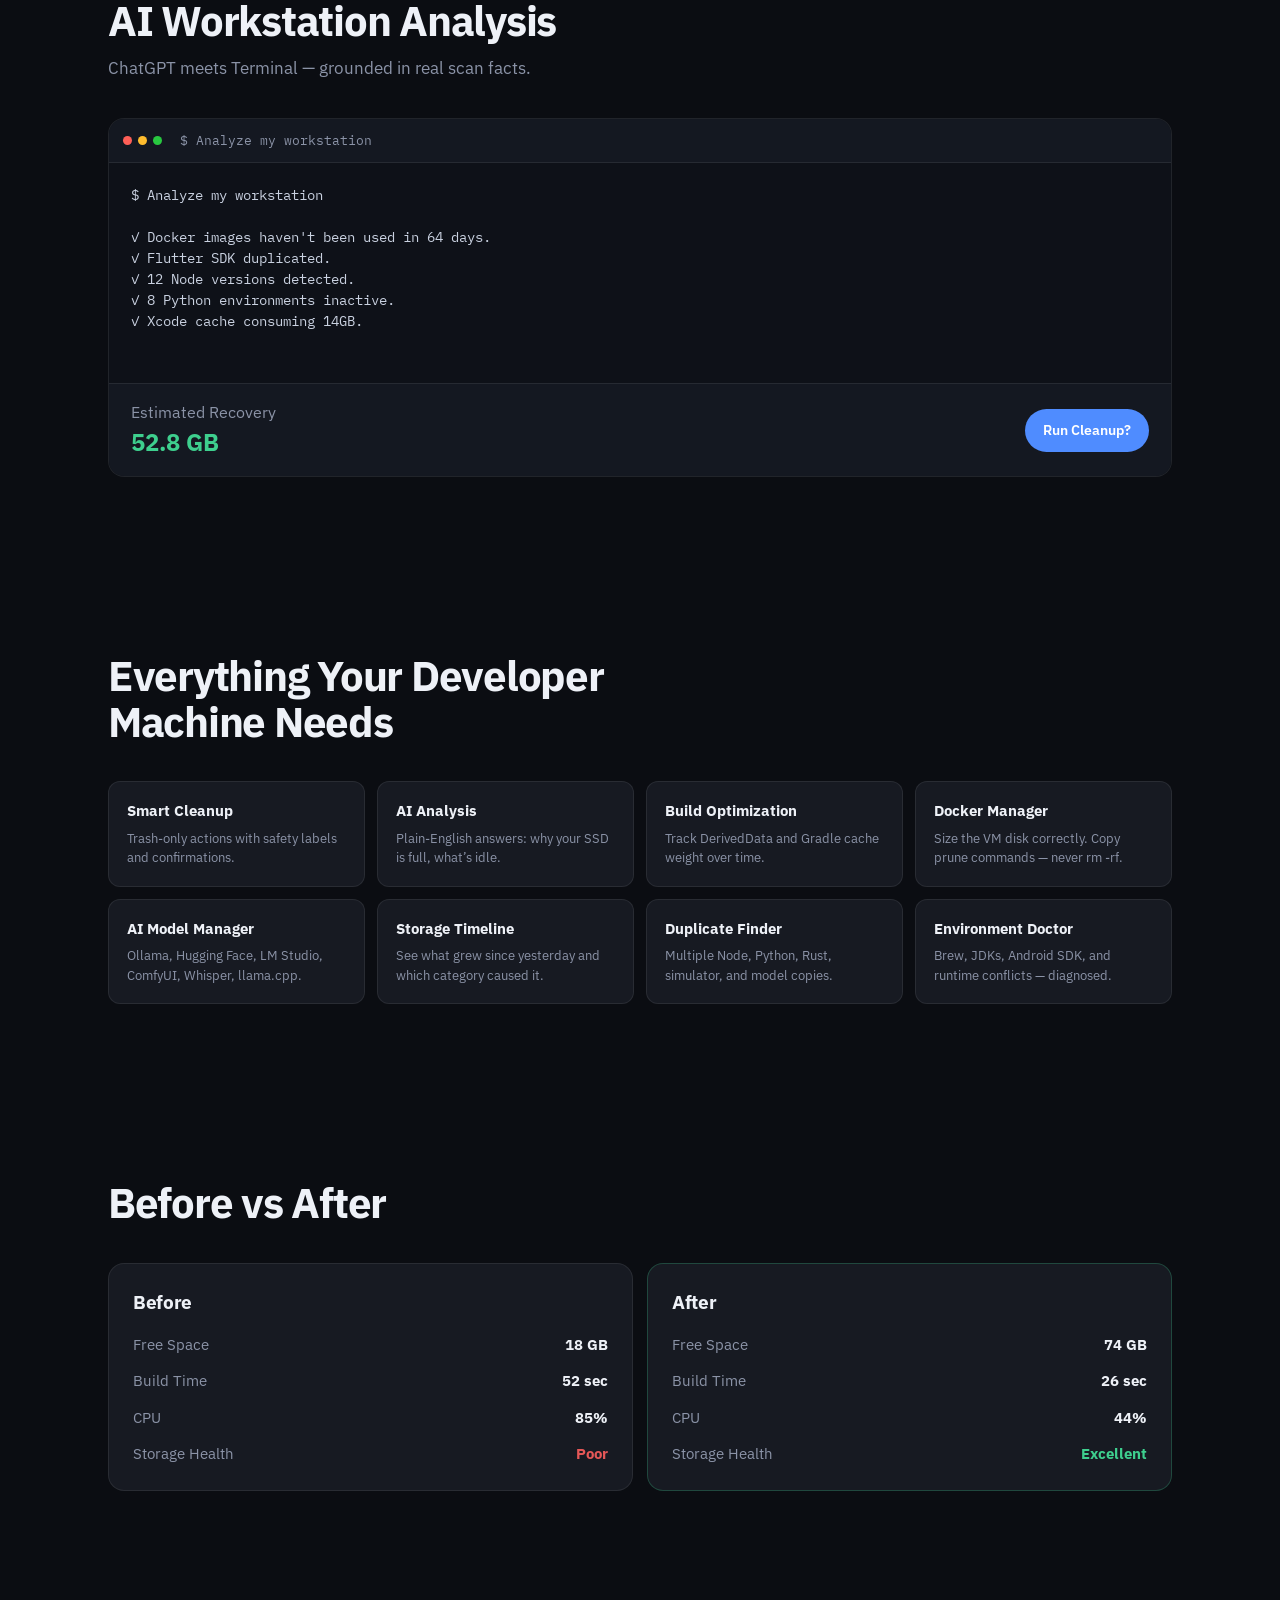
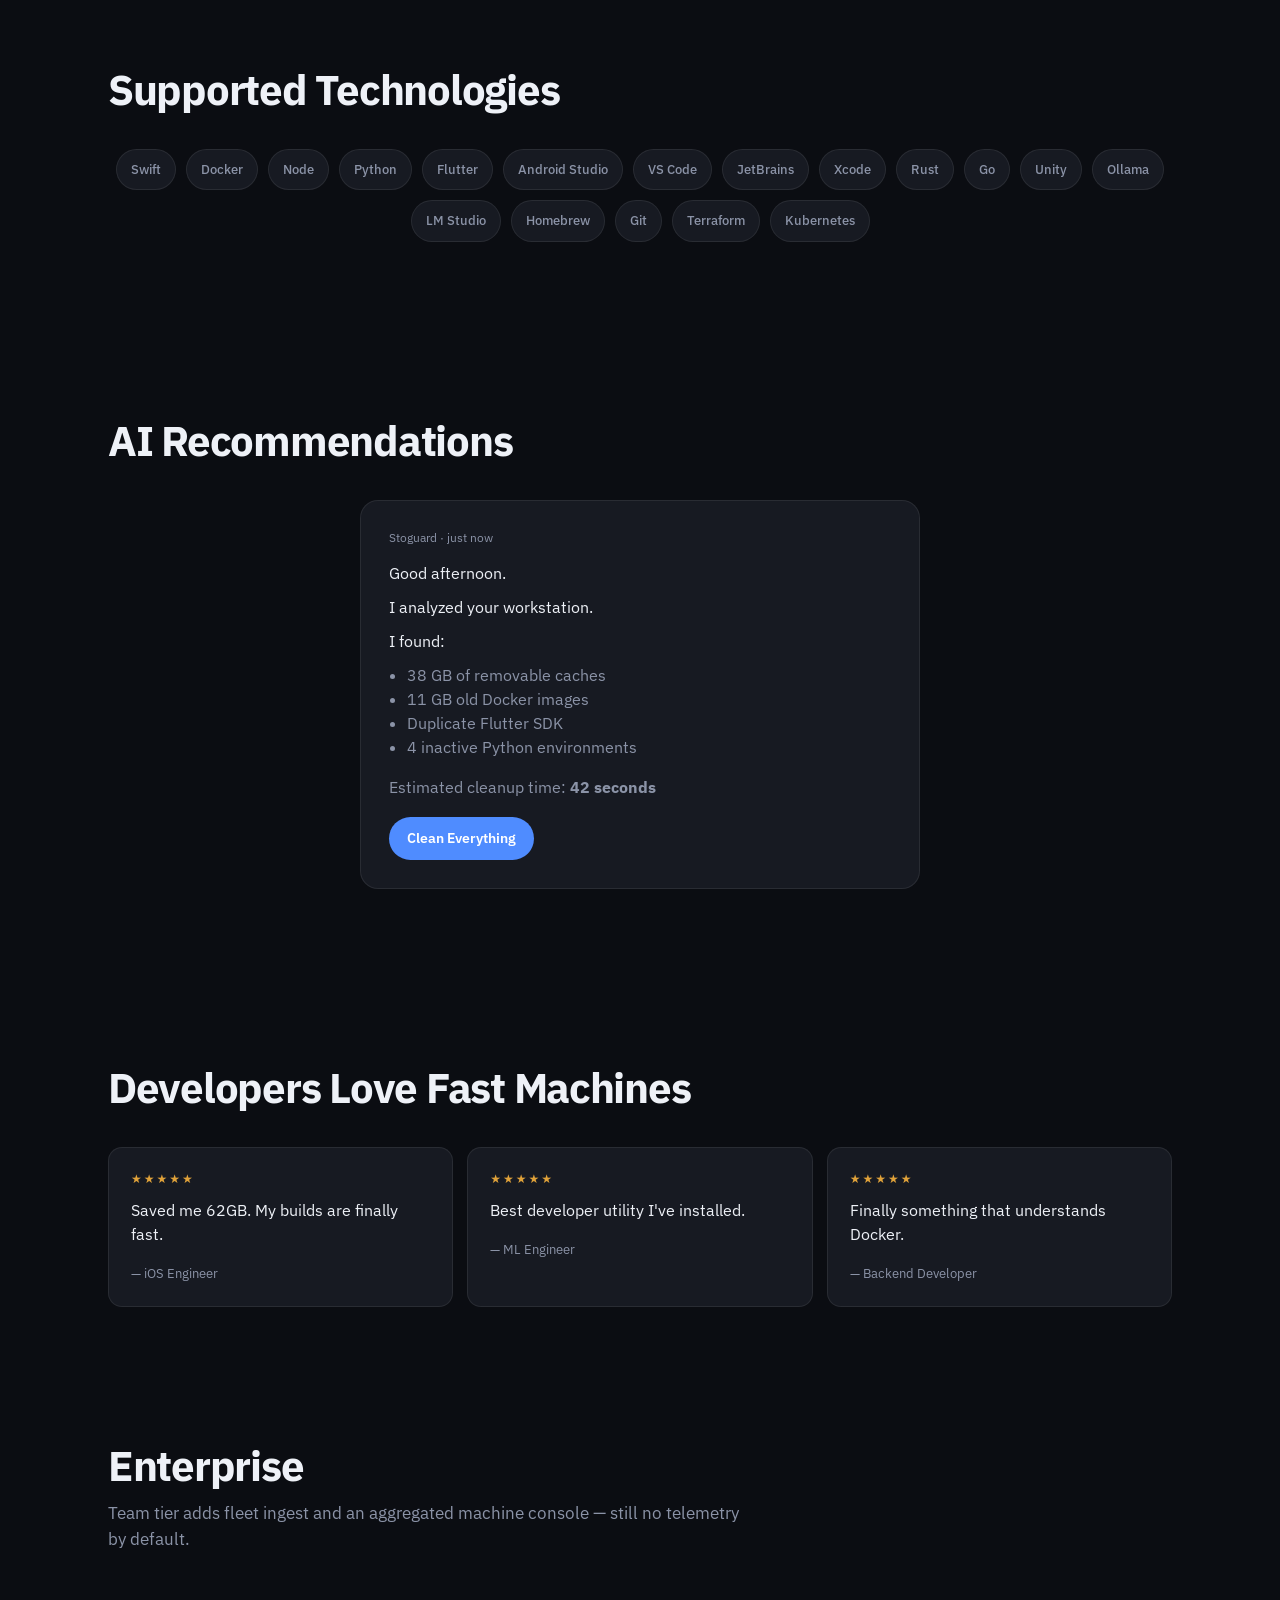
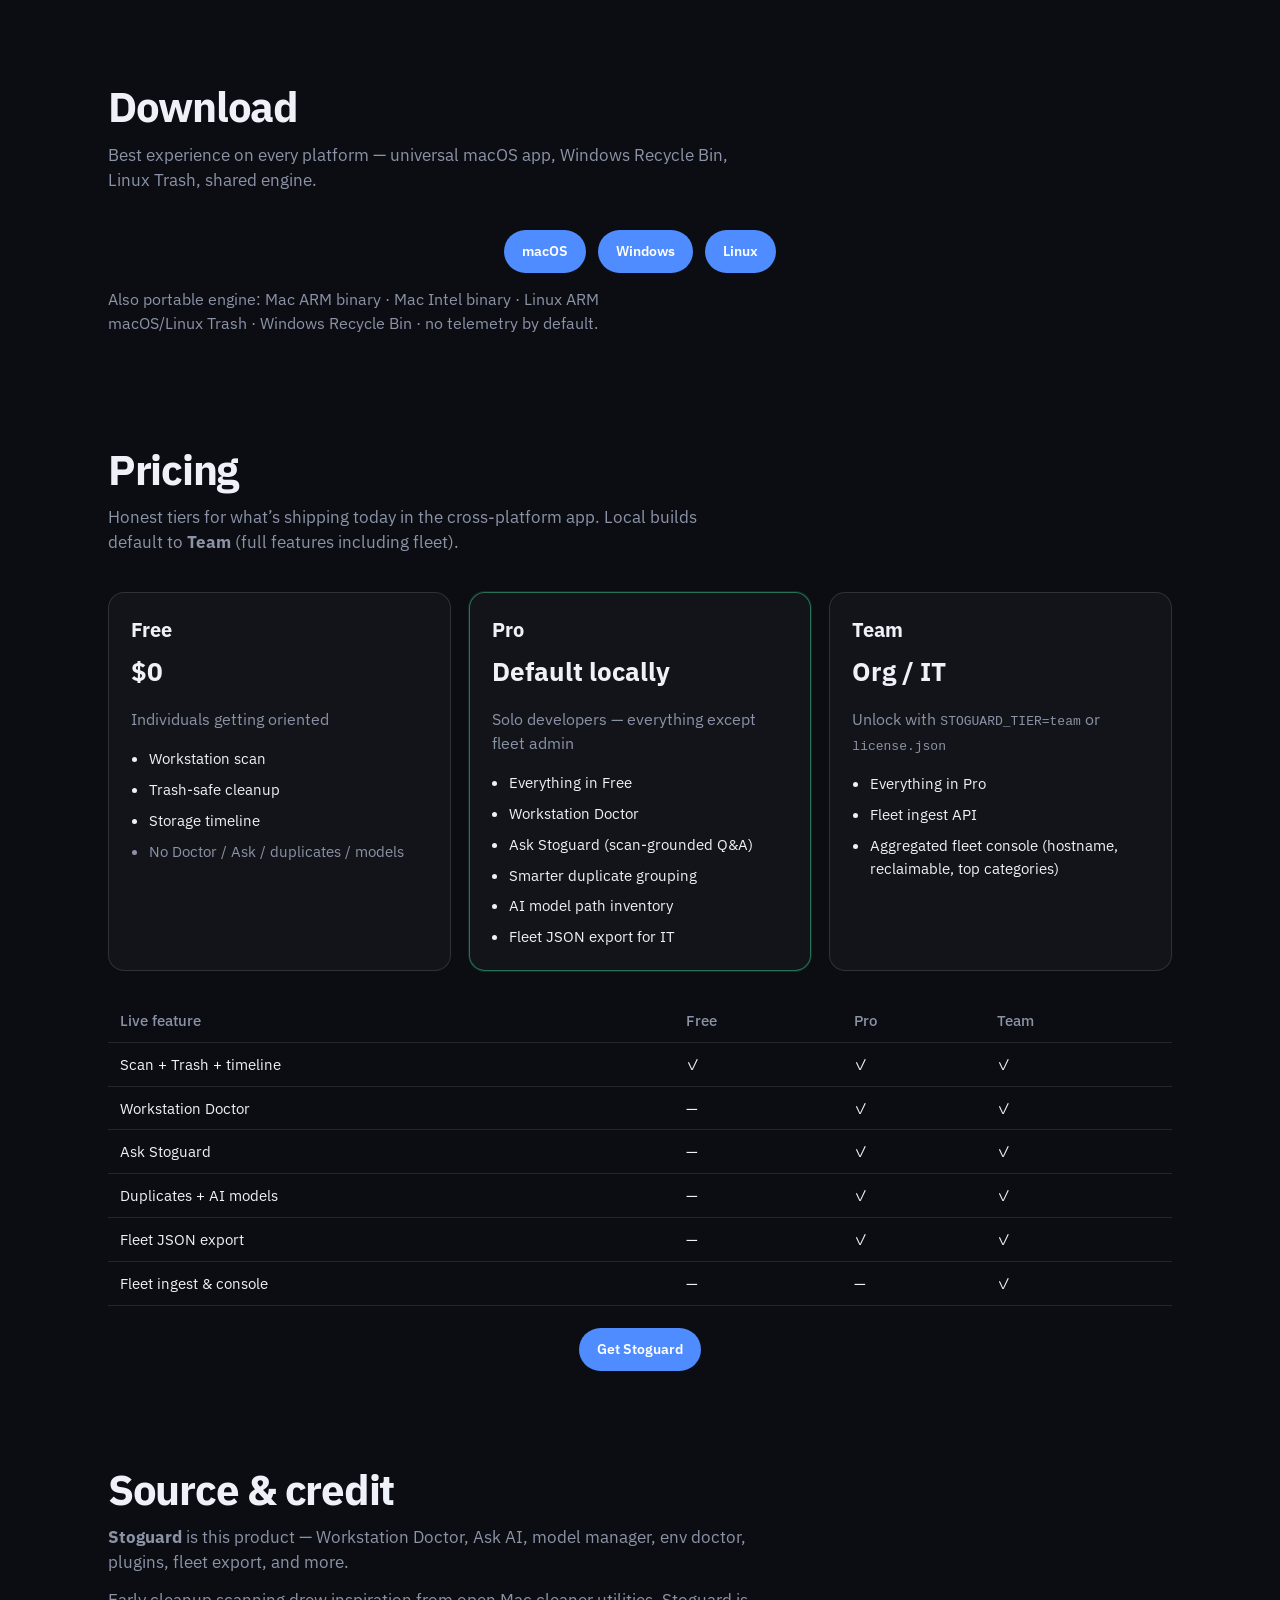
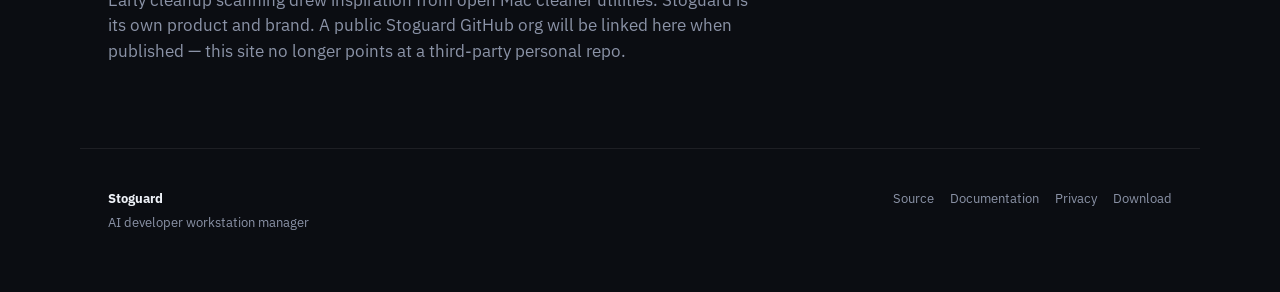
==== commit 568c2d12: "Clarify Windows Recycle Bin copy on website. Co-authored-by: Cursor <cursoragent@cursor.com>" ====
--- a/website/index.html
+++ b/website/index.html
@@ -263,7 +263,7 @@
         <a href="downloads/stoguard-darwin-arm64" download>Mac ARM binary</a> ·
         <a href="downloads/stoguard-darwin-amd64" download>Mac Intel binary</a> ·
         <a href="downloads/stoguard-linux-arm64" download>Linux ARM</a>
-        <br />macOS/Linux Trash · Windows Recycle staging · no telemetry by default.
+        <br />macOS/Linux Trash · Windows Recycle Bin · no telemetry by default.
       </p>
     </section>
 
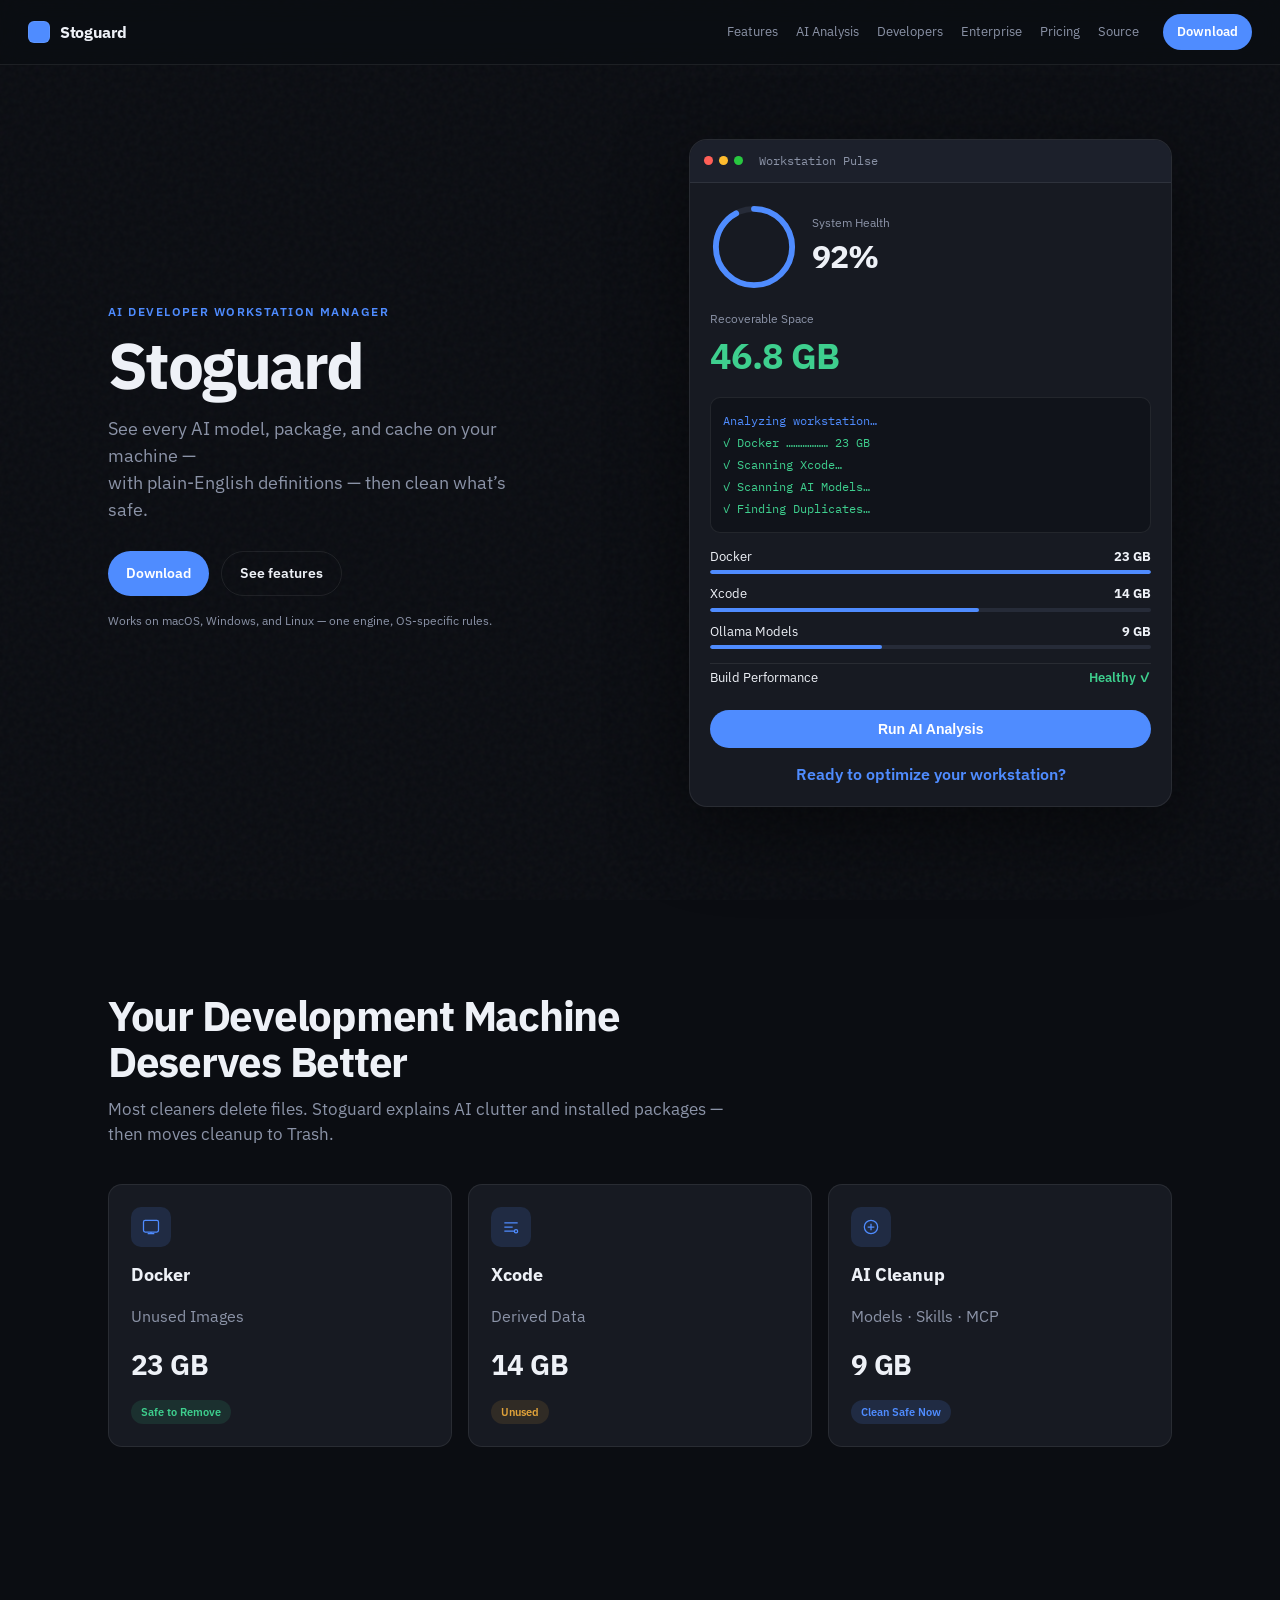
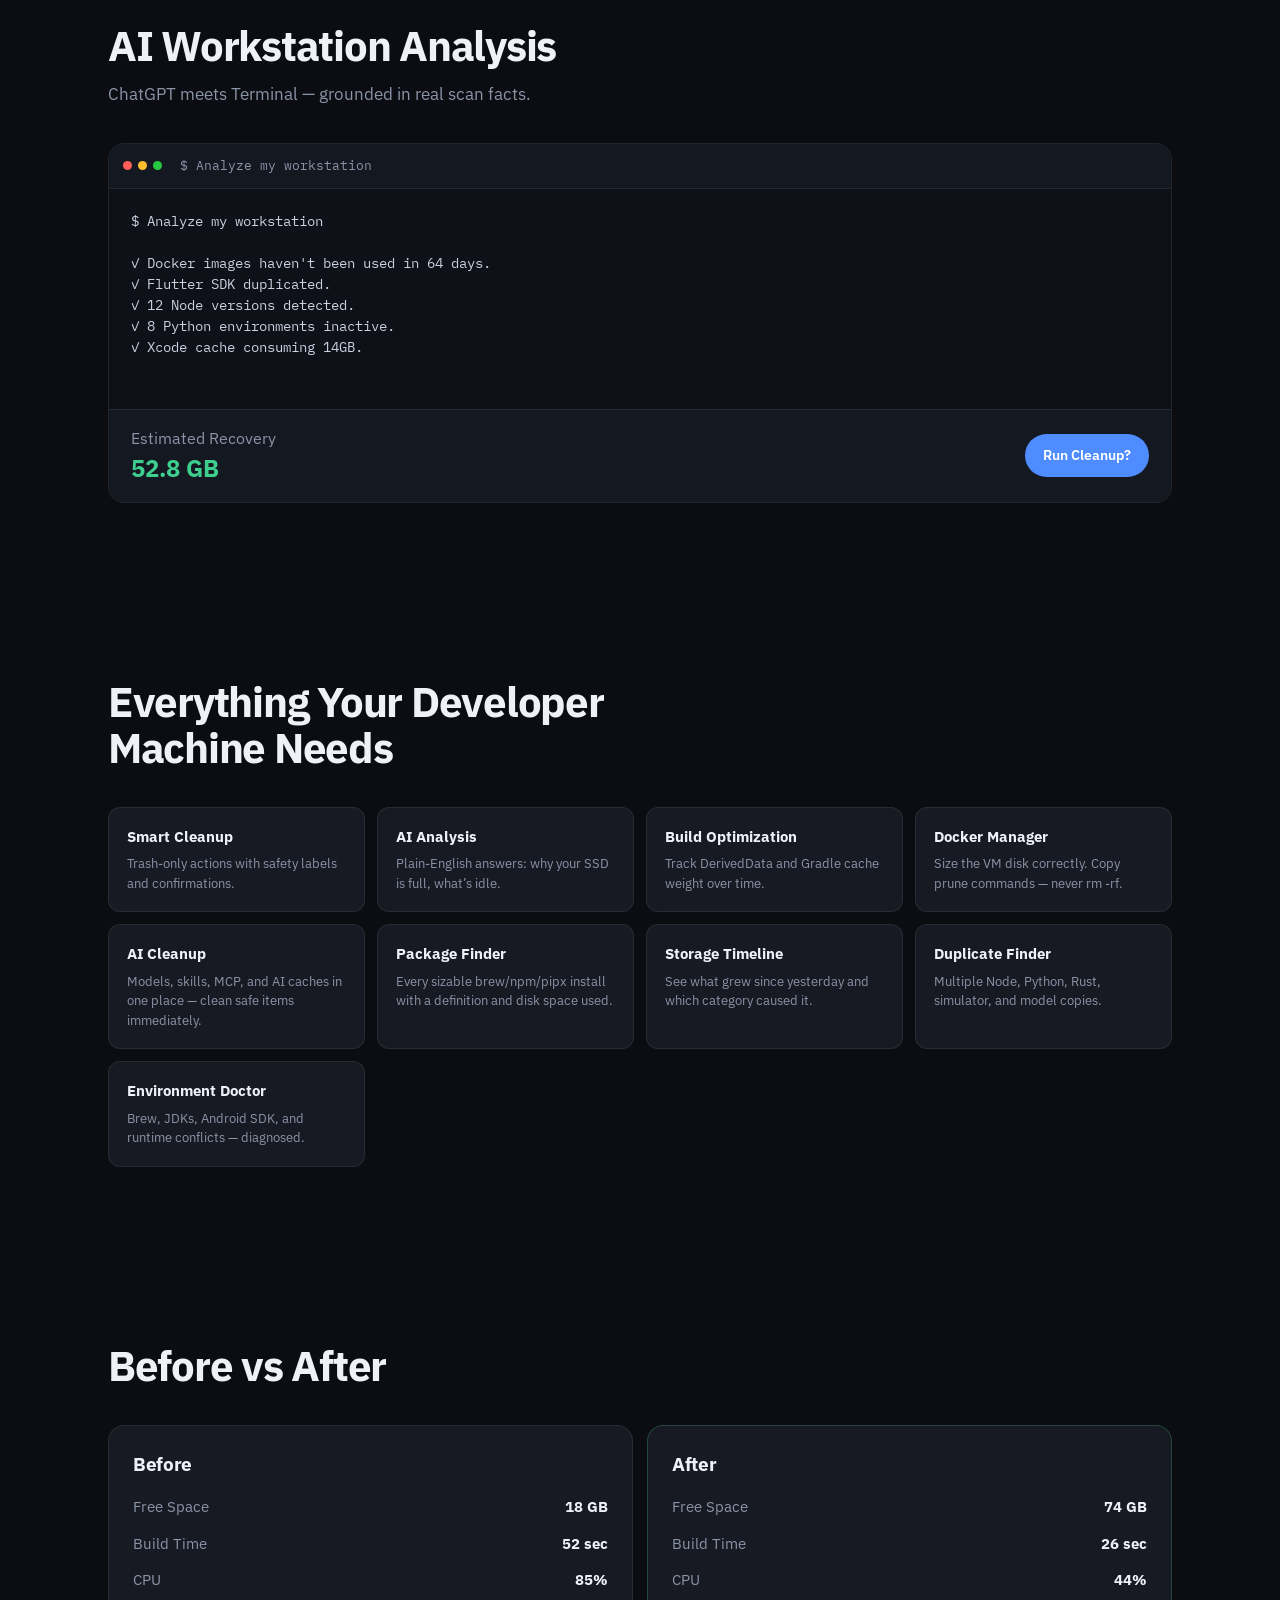
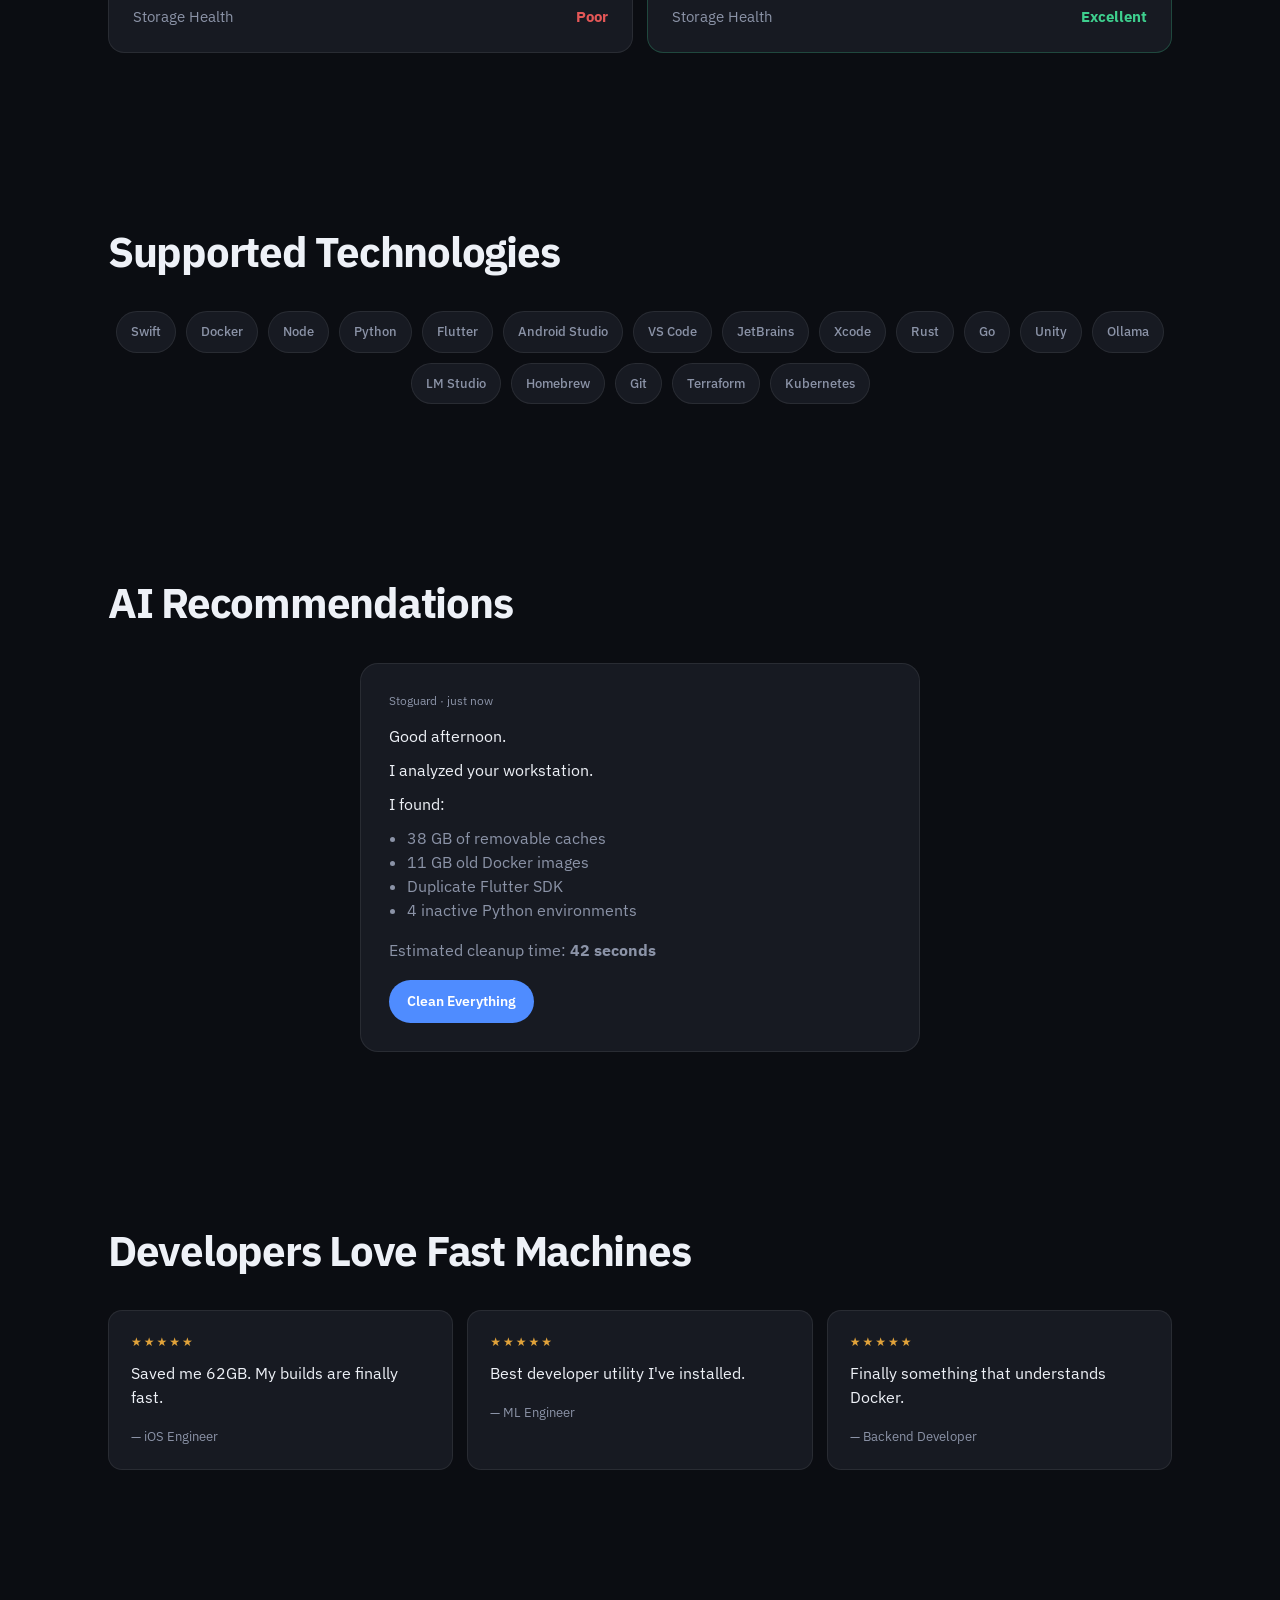
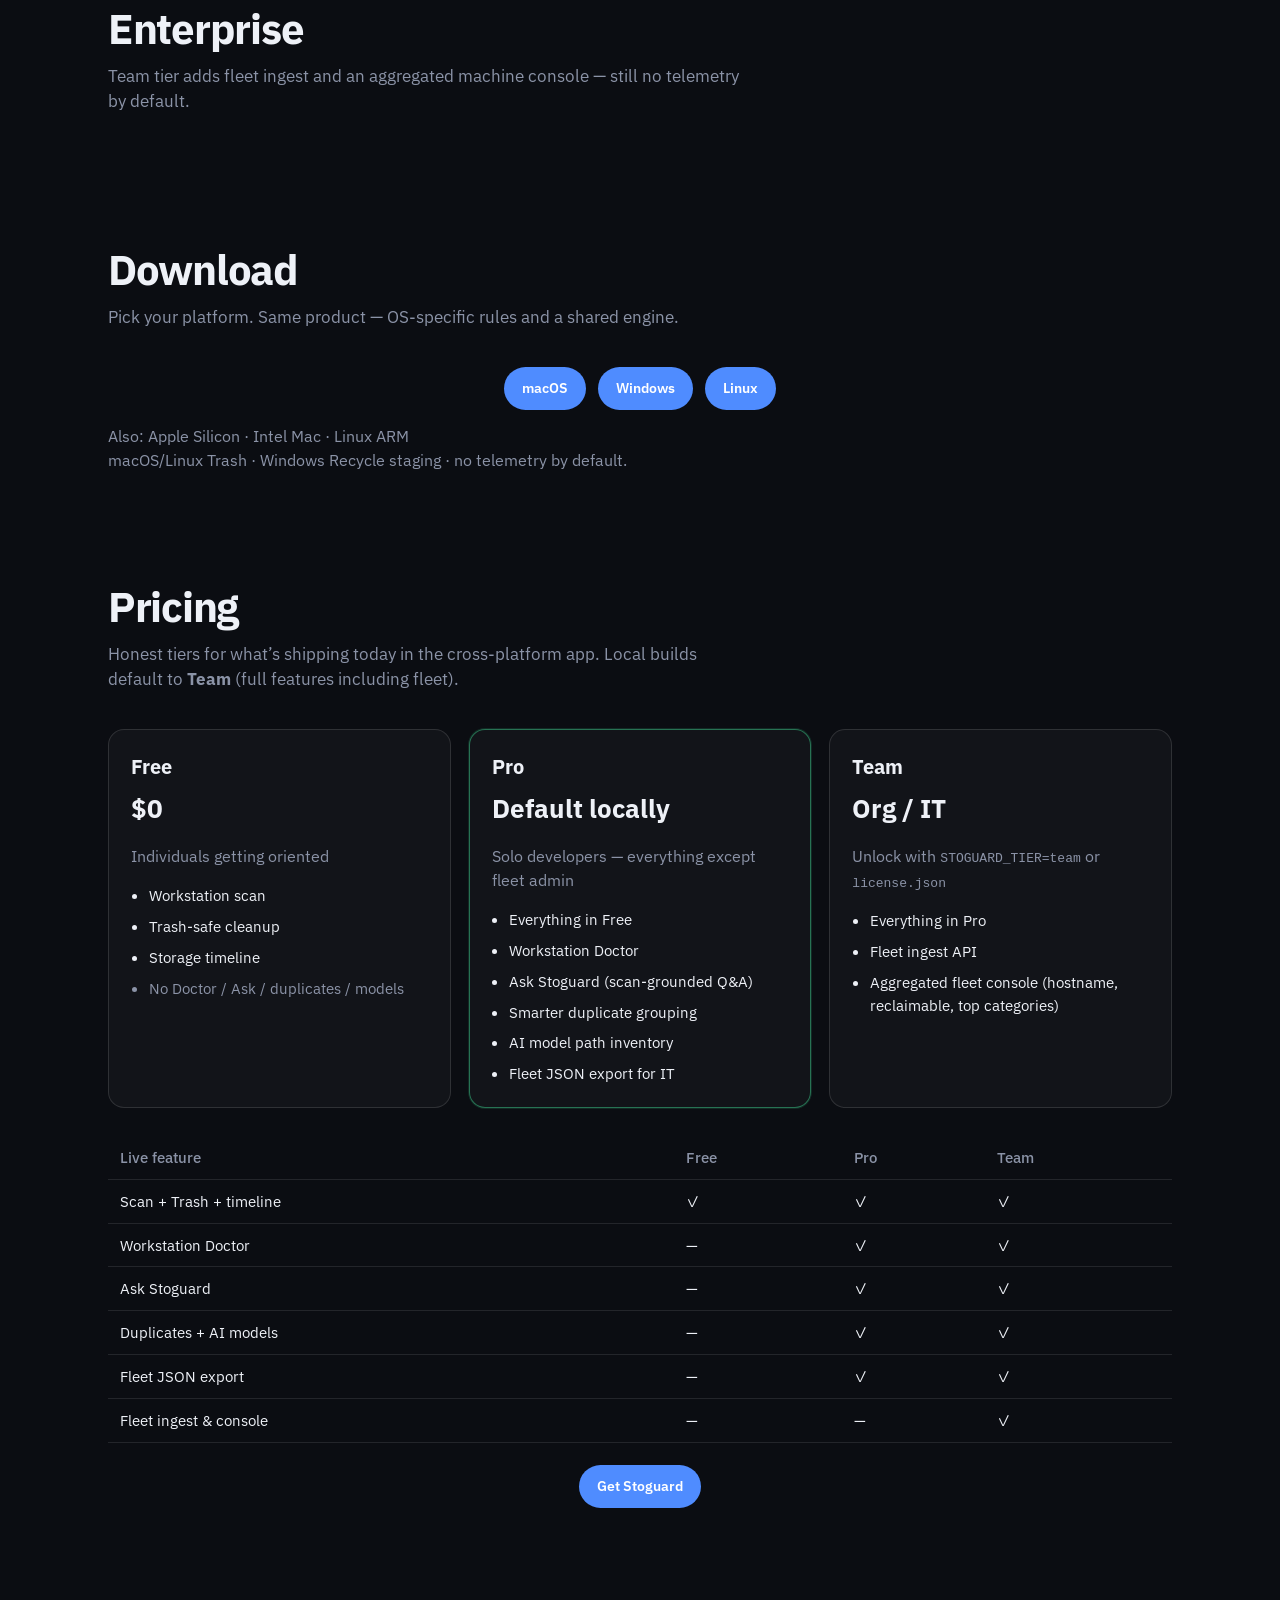
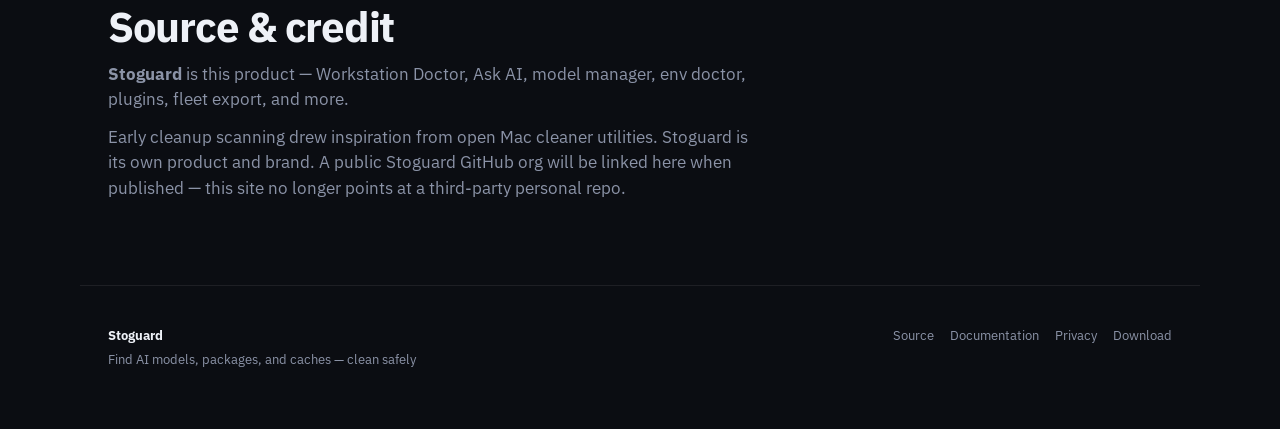
==== commit 65255bcb: "Add AI Cleanup, package definitions, and top-bar scan automation. Group models/skills/MCP into one c" ====
--- a/website/index.html
+++ b/website/index.html
@@ -3,8 +3,8 @@
 <head>
   <meta charset="UTF-8" />
   <meta name="viewport" content="width=device-width, initial-scale=1" />
-  <title>Stoguard AI — Developer Workstation Manager</title>
-  <meta name="description" content="Keep every developer workstation fast. Optimize builds. Manage AI models. Clean caches intelligently — macOS, Windows, and Linux." />
+  <title>Stoguard — AI Developer Workstation Manager</title>
+  <meta name="description" content="Stoguard finds what’s eating your developer machine — AI models, forgotten packages (with definitions), and caches — then cleans safely to Trash on macOS, Windows, and Linux." />
   <link rel="preconnect" href="https://fonts.googleapis.com" />
   <link rel="preconnect" href="https://fonts.gstatic.com" crossorigin />
   <link href="https://fonts.googleapis.com/css2?family=IBM+Plex+Mono:wght@400;500&family=IBM+Plex+Sans:wght@400;500;600;700&display=swap" rel="stylesheet" />
@@ -34,10 +34,10 @@
     <section class="hero">
       <div class="hero-copy">
         <p class="eyebrow">AI Developer Workstation Manager</p>
-        <h1>Stoguard AI</h1>
+        <h1>Stoguard</h1>
         <p class="lede">
-          Keep every workstation fast. Optimize builds.<br />
-          Manage AI models. Clean caches intelligently.
+          See every AI model, package, and cache on your machine —<br />
+          with plain-English definitions — then clean what’s safe.
         </p>
         <div class="hero-cta">
           <a class="btn" href="#downloads">Download</a>
@@ -91,7 +91,7 @@
     <section class="section" id="features">
       <div class="section-head">
         <h2>Your Development Machine Deserves Better</h2>
-        <p>Most cleaners delete files. Stoguard understands your development environment.</p>
+        <p>Most cleaners delete files. Stoguard explains AI clutter and installed packages — then moves cleanup to Trash.</p>
       </div>
       <div class="cards-3">
         <article class="card float-a">
@@ -116,10 +116,10 @@
           <div class="card-icon" aria-hidden="true">
             <svg viewBox="0 0 24 24" fill="none" stroke="currentColor" stroke-width="1.5"><circle cx="12" cy="12" r="8"/><path d="M8 12h8M12 8v8"/></svg>
           </div>
-          <h3>AI Models</h3>
-          <p class="muted">Ollama</p>
+          <h3>AI Cleanup</h3>
+          <p class="muted">Models · Skills · MCP</p>
           <strong>9 GB</strong>
-          <span class="pill info">Archive Suggested</span>
+          <span class="pill info">Clean Safe Now</span>
         </article>
       </div>
     </section>
@@ -153,7 +153,8 @@
         <article class="fcard"><h3>AI Analysis</h3><p>Plain-English answers: why your SSD is full, what’s idle.</p></article>
         <article class="fcard"><h3>Build Optimization</h3><p>Track DerivedData and Gradle cache weight over time.</p></article>
         <article class="fcard"><h3>Docker Manager</h3><p>Size the VM disk correctly. Copy prune commands — never rm -rf.</p></article>
-        <article class="fcard"><h3>AI Model Manager</h3><p>Ollama, Hugging Face, LM Studio, ComfyUI, Whisper, llama.cpp.</p></article>
+        <article class="fcard"><h3>AI Cleanup</h3><p>Models, skills, MCP, and AI caches in one place — clean safe items immediately.</p></article>
+        <article class="fcard"><h3>Package Finder</h3><p>Every sizable brew/npm/pipx install with a definition and disk space used.</p></article>
         <article class="fcard"><h3>Storage Timeline</h3><p>See what grew since yesterday and which category caused it.</p></article>
         <article class="fcard"><h3>Duplicate Finder</h3><p>Multiple Node, Python, Rust, simulator, and model copies.</p></article>
         <article class="fcard"><h3>Environment Doctor</h3><p>Brew, JDKs, Android SDK, and runtime conflicts — diagnosed.</p></article>
@@ -251,7 +252,7 @@
     <section class="section slim" id="downloads">
       <div class="section-head">
         <h2>Download</h2>
-        <p>Best experience on every platform — universal macOS app, Windows Recycle Bin, Linux Trash, shared engine.</p>
+        <p>Pick your platform. Same product — OS-specific rules and a shared engine.</p>
       </div>
       <div class="hero-cta center" style="flex-wrap:wrap;gap:12px">
         <a class="btn" href="downloads/Stoguard-0.4.0.dmg" download>macOS</a>
@@ -259,11 +260,11 @@
         <a class="btn" href="downloads/stoguard-linux-amd64" download>Linux</a>
       </div>
       <p class="muted center" style="margin-top:14px">
-        Also portable engine:
-        <a href="downloads/stoguard-darwin-arm64" download>Mac ARM binary</a> ·
-        <a href="downloads/stoguard-darwin-amd64" download>Mac Intel binary</a> ·
+        Also:
+        <a href="downloads/stoguard-darwin-arm64" download>Apple Silicon</a> ·
+        <a href="downloads/stoguard-darwin-amd64" download>Intel Mac</a> ·
         <a href="downloads/stoguard-linux-arm64" download>Linux ARM</a>
-        <br />macOS/Linux Trash · Windows Recycle Bin · no telemetry by default.
+        <br />macOS/Linux Trash · Windows Recycle staging · no telemetry by default.
       </p>
     </section>
 
@@ -347,7 +348,7 @@
   <footer class="footer">
     <div>
       <strong>Stoguard</strong>
-      <span class="muted">AI developer workstation manager</span>
+      <span class="muted">Find AI models, packages, and caches — clean safely</span>
     </div>
     <nav>
       <a href="#source">Source</a>
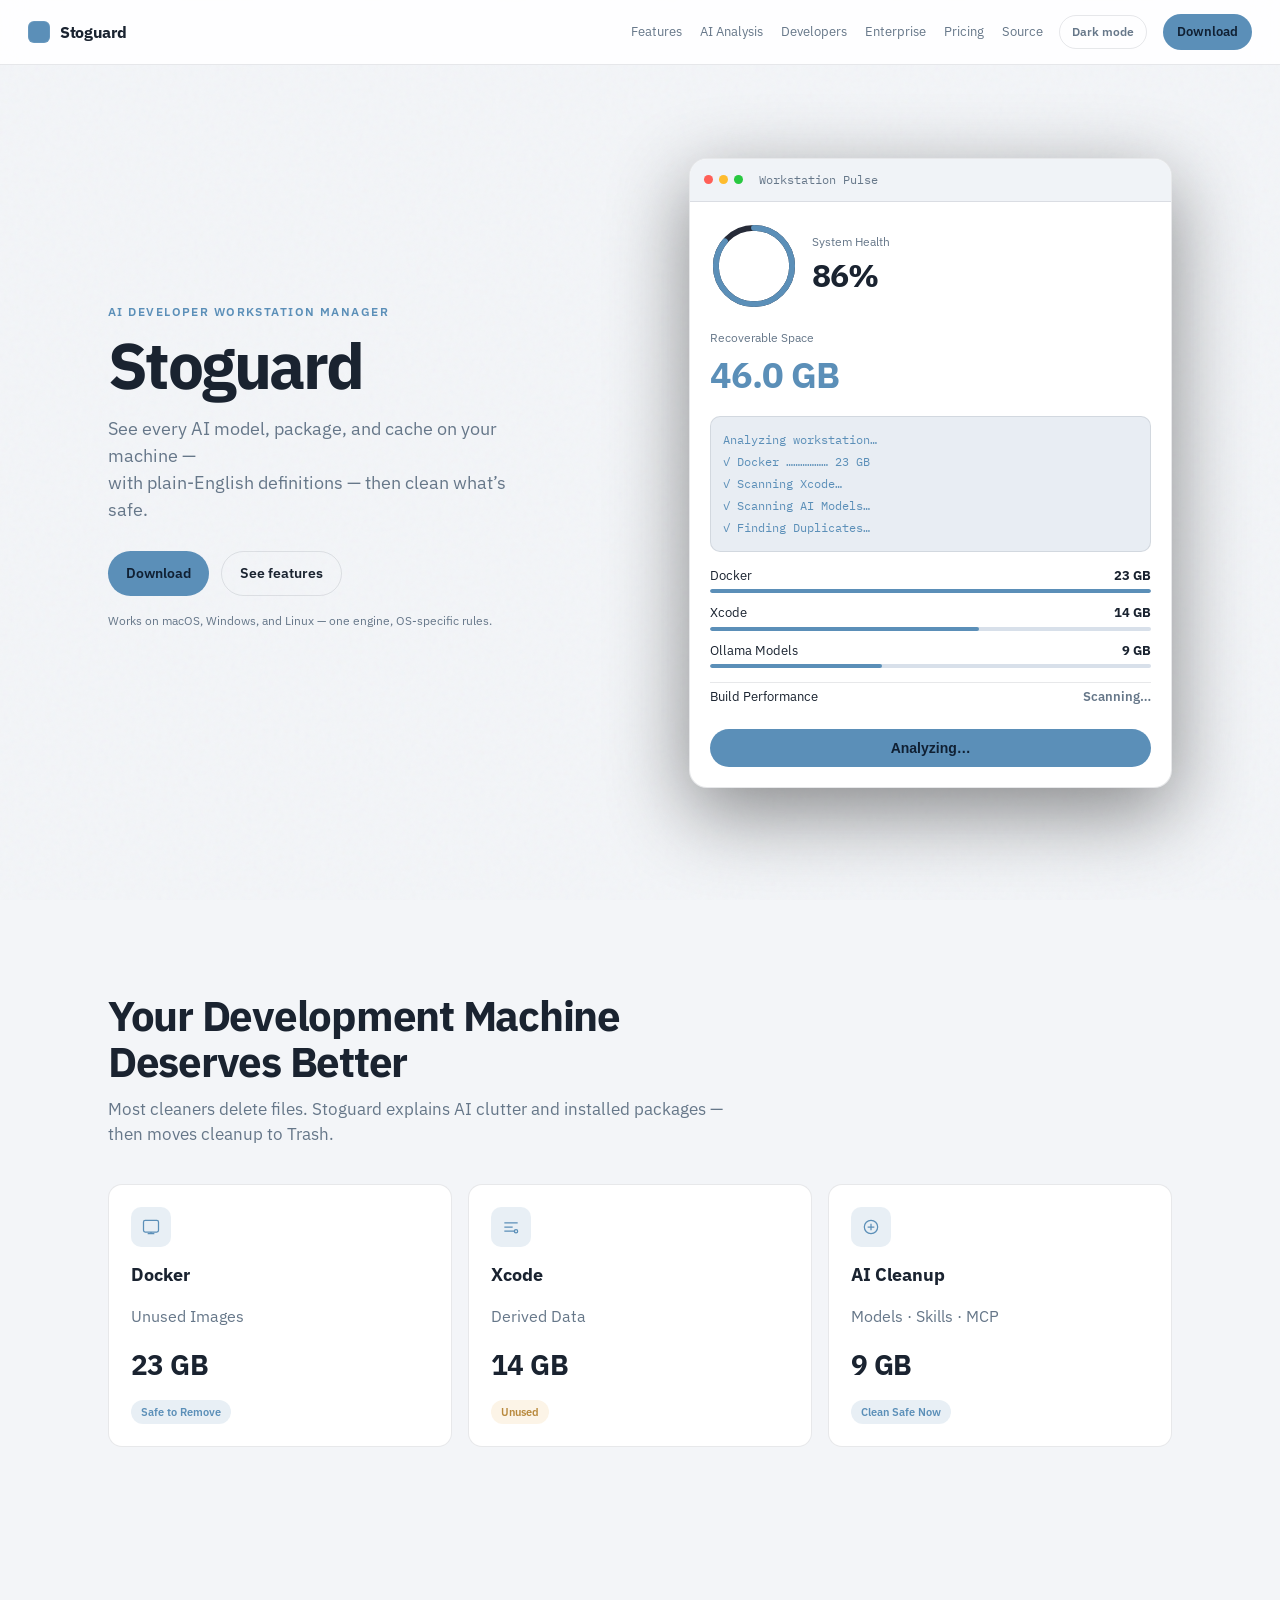
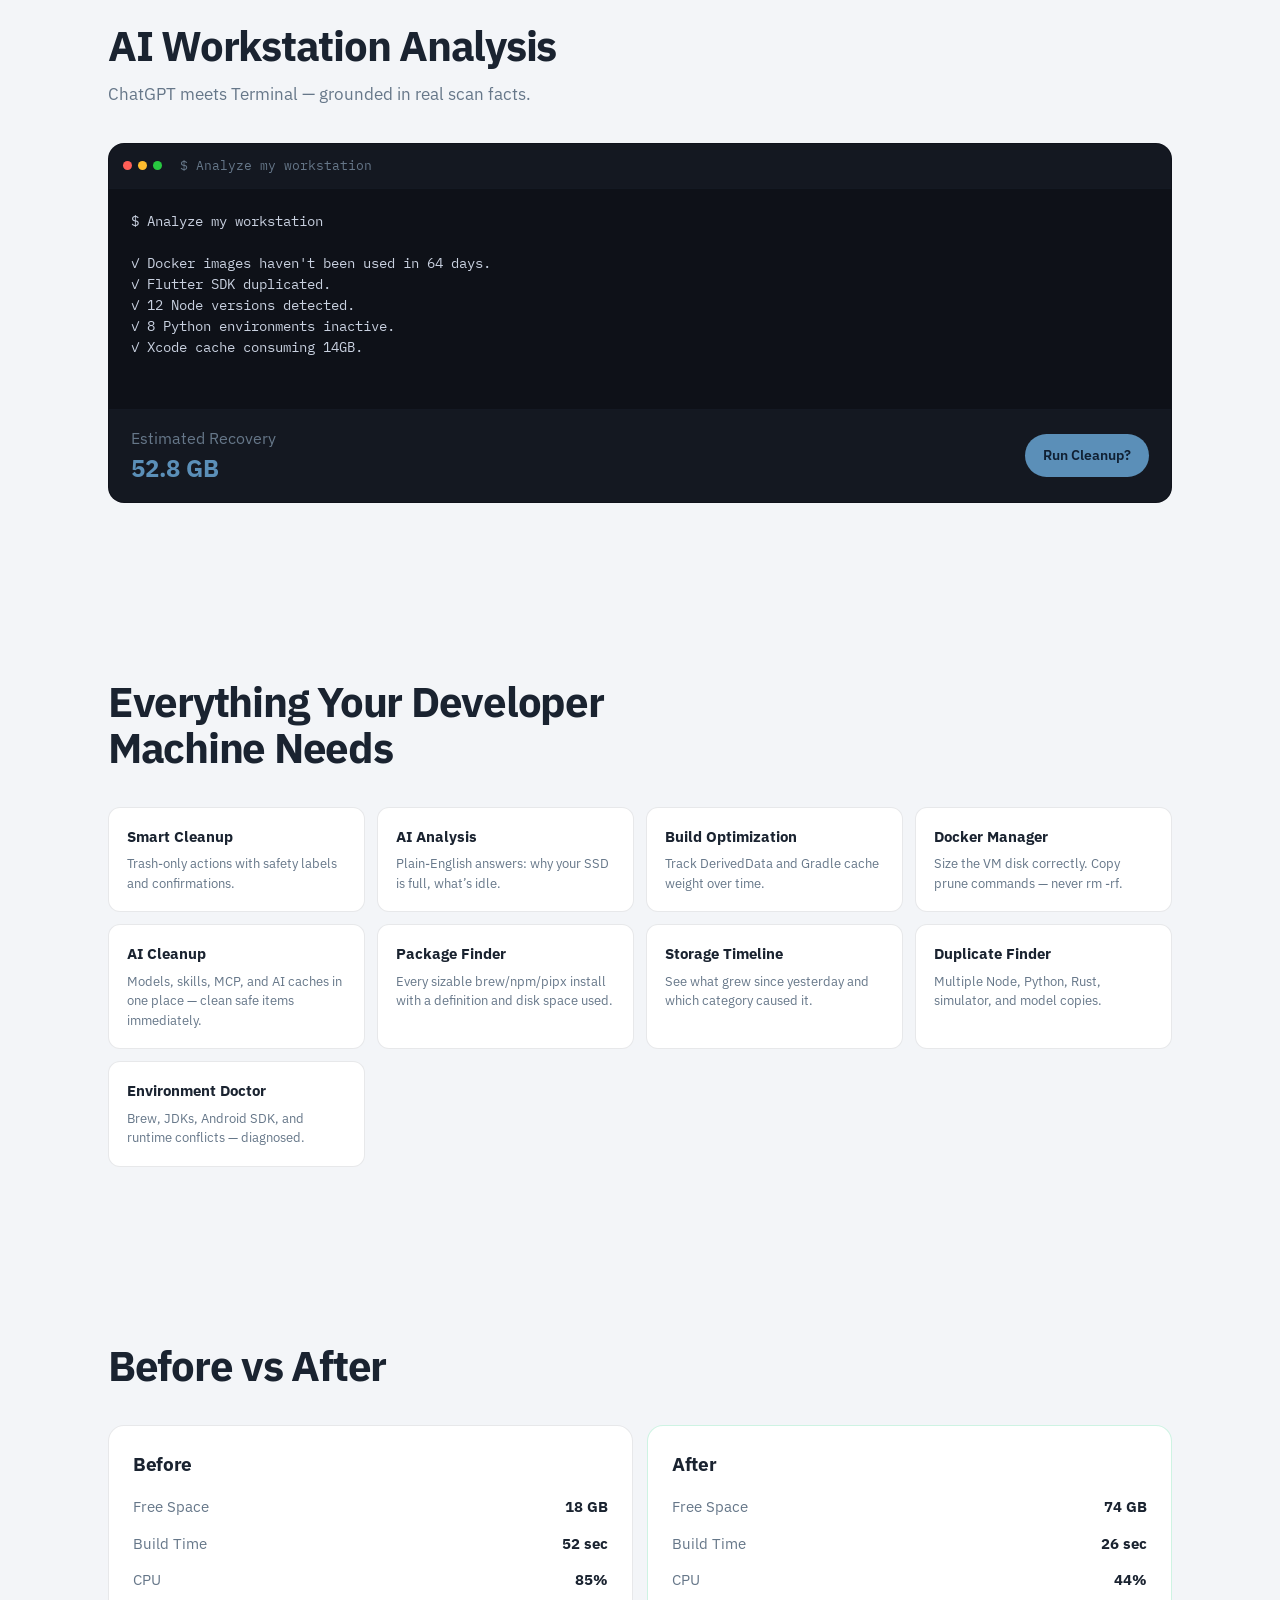
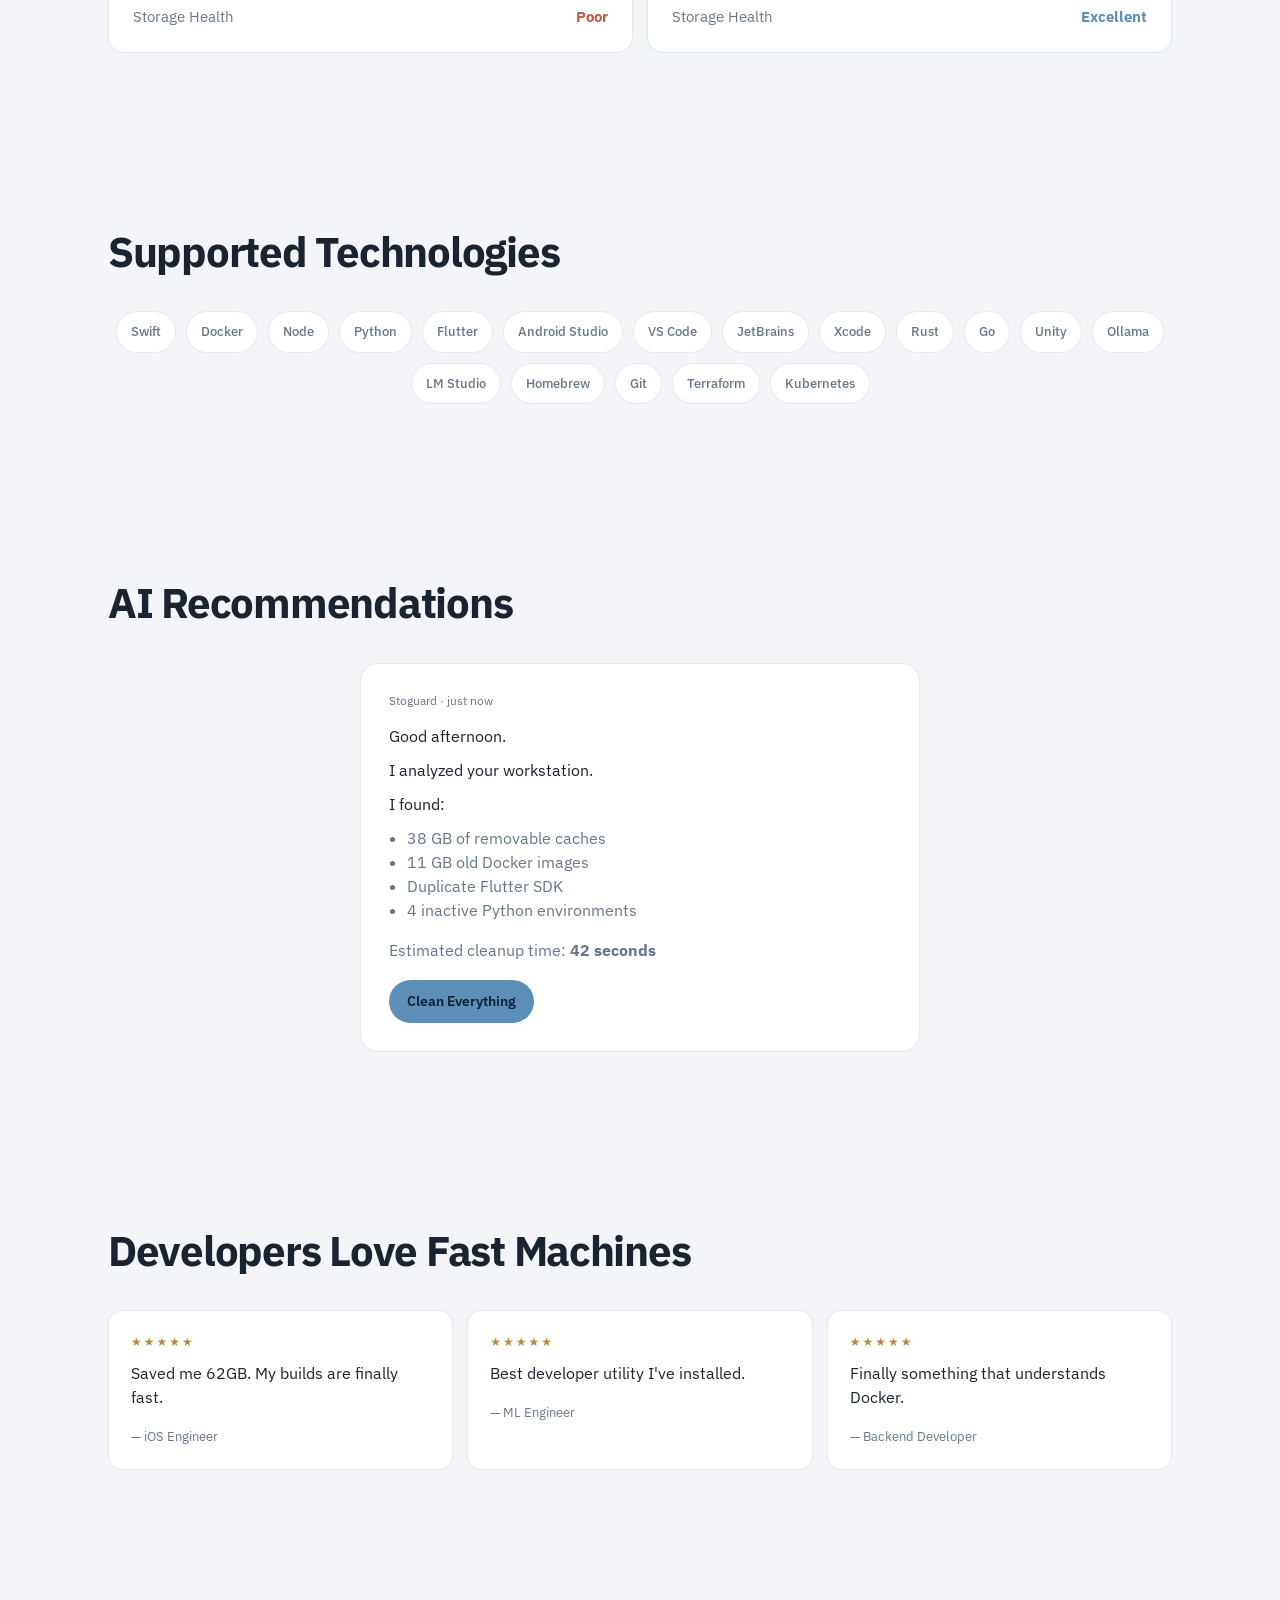
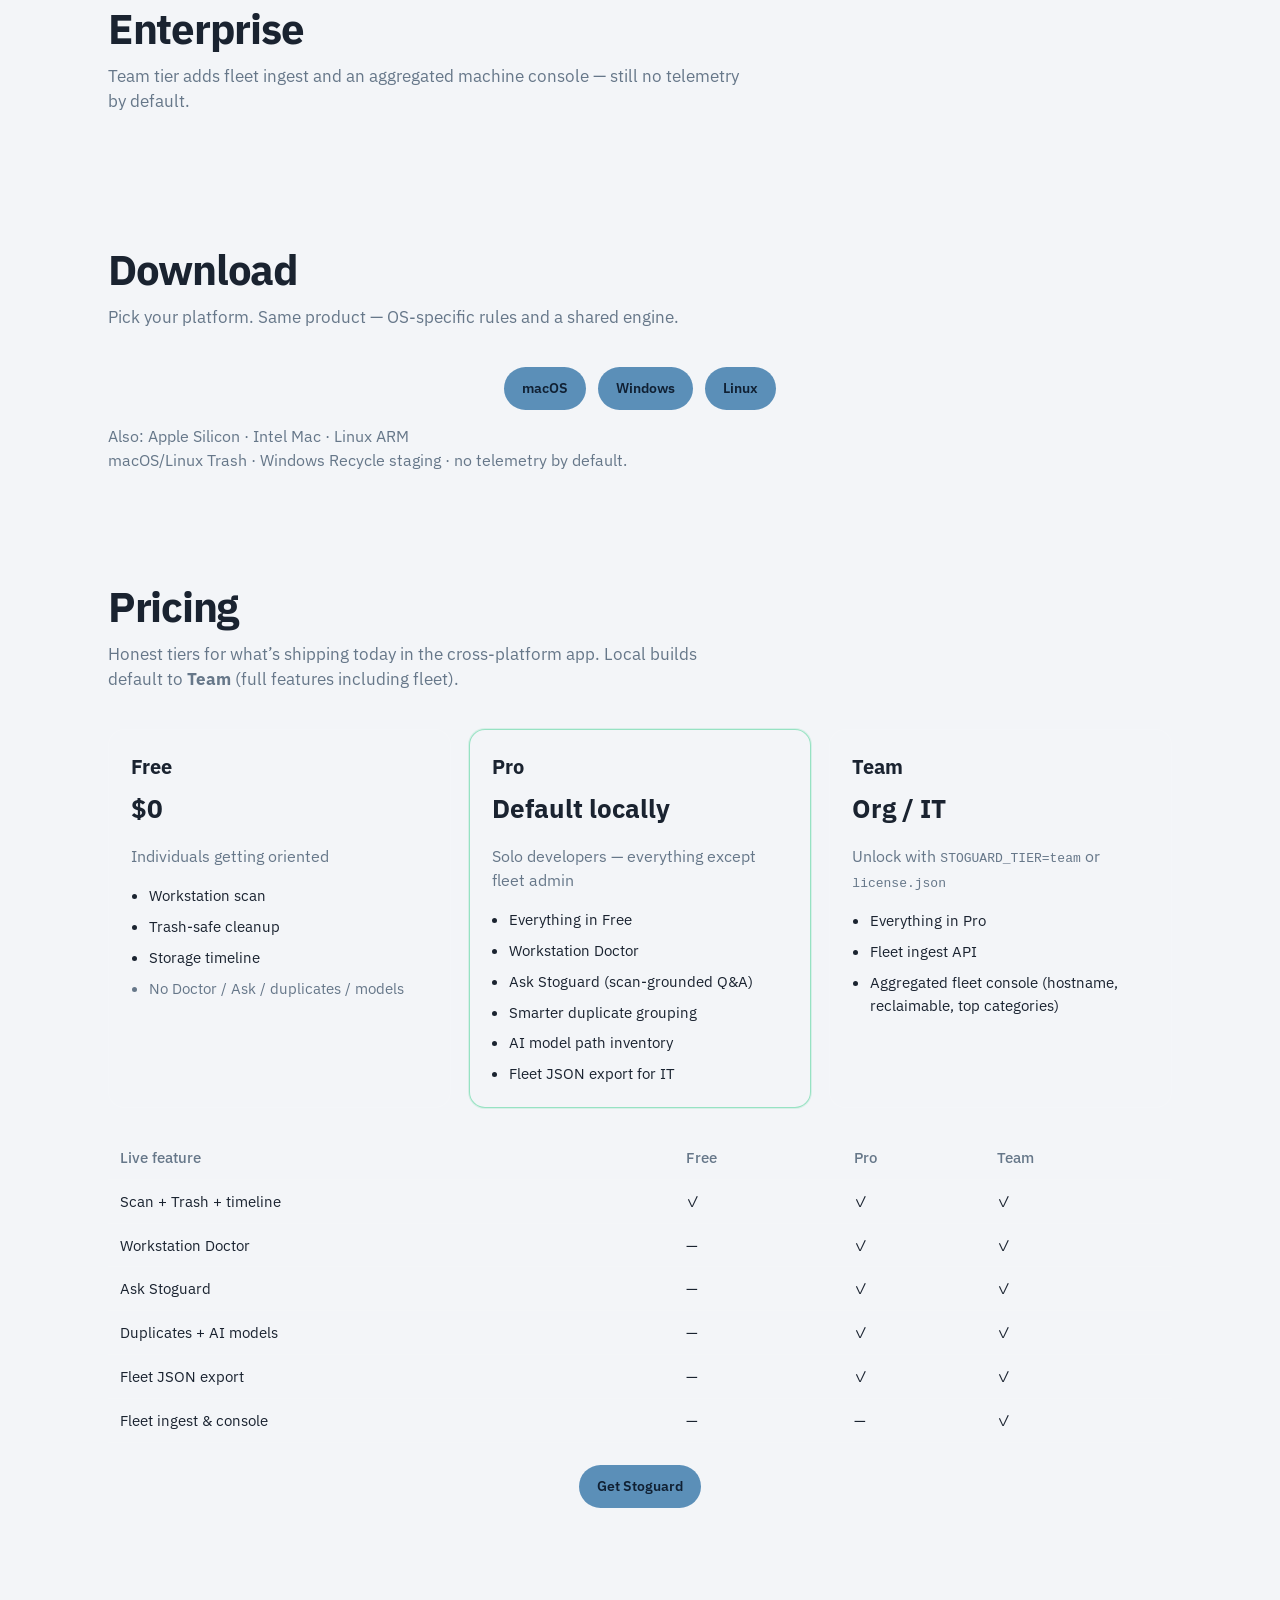
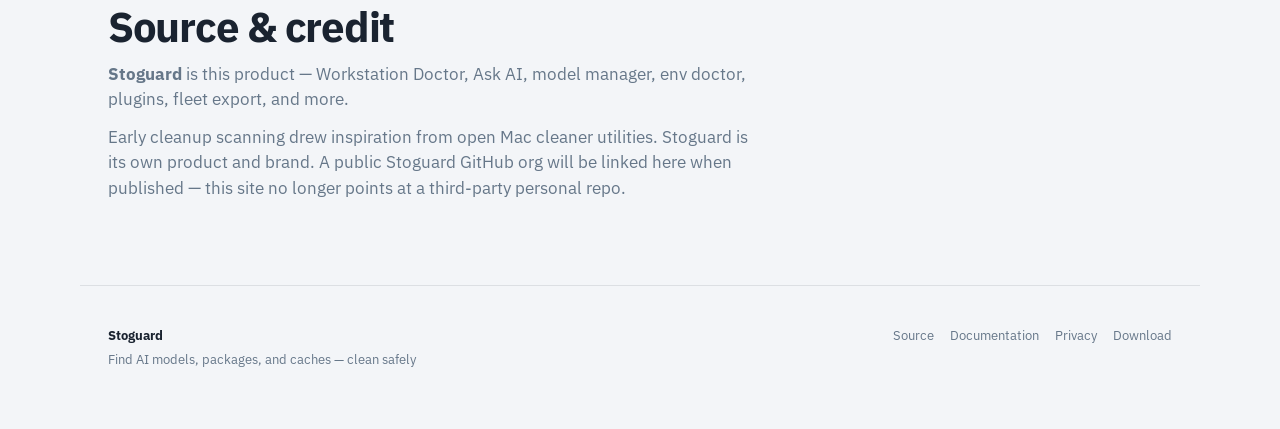
==== commit 8afe654f: "Ship workstation intelligence: health score, learning, and automation. Close product gaps with prefe" ====
--- a/website/index.html
+++ b/website/index.html
@@ -1,10 +1,20 @@
 <!DOCTYPE html>
-<html lang="en">
+<html lang="en" data-theme="dark">
 <head>
   <meta charset="UTF-8" />
   <meta name="viewport" content="width=device-width, initial-scale=1" />
   <title>Stoguard — AI Developer Workstation Manager</title>
   <meta name="description" content="Stoguard finds what’s eating your developer machine — AI models, forgotten packages (with definitions), and caches — then cleans safely to Trash on macOS, Windows, and Linux." />
+  <script>
+    (function () {
+      try {
+        var key = "stoguard.site.theme";
+        var saved = localStorage.getItem(key);
+        var theme = saved || (matchMedia("(prefers-color-scheme: light)").matches ? "light" : "dark");
+        document.documentElement.setAttribute("data-theme", theme);
+      } catch (_) {}
+    })();
+  </script>
   <link rel="preconnect" href="https://fonts.googleapis.com" />
   <link rel="preconnect" href="https://fonts.gstatic.com" crossorigin />
   <link href="https://fonts.googleapis.com/css2?family=IBM+Plex+Mono:wght@400;500&family=IBM+Plex+Sans:wght@400;500;600;700&display=swap" rel="stylesheet" />
@@ -26,6 +36,7 @@
       <a href="#pricing">Pricing</a>
       <a href="#source">Source</a>
     </nav>
+    <button type="button" class="theme-toggle" id="theme-toggle" aria-label="Toggle light and dark mode">Light mode</button>
     <a class="btn btn-small" href="#downloads">Download</a>
   </header>
 
--- a/website/styles.css
+++ b/website/styles.css
@@ -1,18 +1,43 @@
-:root {
-  --bg: #0b0d12;
-  --card: #171a22;
-  --card-2: #1c202b;
-  --line: rgba(255, 255, 255, 0.08);
-  --text: #eef1f7;
-  --muted: #8b93a7;
-  --accent: #4f8cff;
-  --accent-dim: rgba(79, 140, 255, 0.15);
-  --ok: #3ecf8e;
-  --warn: #e0a23a;
-  --bad: #e45757;
+:root,
+html[data-theme="dark"] {
+  color-scheme: dark;
+  --bg: #0f1318;
+  --card: #171c24;
+  --card-2: #1c222c;
+  --line: rgba(232, 237, 244, 0.1);
+  --text: #e8edf4;
+  --muted: #8b97a8;
+  --accent: #8eb4d8;
+  --accent-dim: rgba(142, 180, 216, 0.16);
+  --ok: #8eb4d8; /* pastel slate-blue — not neon green */
+  --warn: #d4b07a;
+  --bad: #d4887c;
+  --nav-bg: rgba(15, 19, 24, 0.88);
+  --scan-bg: #121820;
+  --meter-track: #263040;
+  --btn-ink: #102033;
   --radius: 14px;
   --font: "IBM Plex Sans", "SF Pro Text", system-ui, sans-serif;
   --mono: "IBM Plex Mono", ui-monospace, Menlo, monospace;
+}
+
+html[data-theme="light"] {
+  color-scheme: light;
+  --bg: #f3f5f8;
+  --card: #ffffff;
+  --card-2: #f0f3f7;
+  --line: rgba(26, 35, 48, 0.1);
+  --text: #1a2330;
+  --muted: #667789;
+  --accent: #5b8fb8;
+  --accent-dim: rgba(91, 143, 184, 0.14);
+  --ok: #5b8fb8;
+  --warn: #b8893d;
+  --bad: #c45c4e;
+  --nav-bg: rgba(255, 255, 255, 0.9);
+  --scan-bg: #e8edf3;
+  --meter-track: #d8e0ea;
+  --btn-ink: #102033;
 }
 
 * { box-sizing: border-box; }
@@ -24,6 +49,7 @@
   color: var(--text);
   line-height: 1.5;
   -webkit-font-smoothing: antialiased;
+  transition: background 0.2s ease, color 0.2s ease;
 }
 
 .noise {
@@ -45,12 +71,25 @@
   z-index: 50;
   display: flex;
   align-items: center;
-  gap: 24px;
+  gap: 16px;
   padding: 14px 28px;
-  background: rgba(11, 13, 18, 0.85);
+  background: var(--nav-bg);
   backdrop-filter: blur(12px);
   border-bottom: 1px solid var(--line);
 }
+.theme-toggle {
+  appearance: none;
+  border: 1px solid var(--line);
+  background: transparent;
+  color: var(--muted);
+  border-radius: 999px;
+  padding: 7px 12px;
+  font: inherit;
+  font-size: 12px;
+  font-weight: 600;
+  cursor: pointer;
+}
+.theme-toggle:hover { color: var(--text); border-color: var(--accent); }
 .logo {
   display: flex;
   align-items: center;
@@ -81,7 +120,7 @@
   padding: 11px 18px;
   border-radius: 999px;
   background: var(--accent);
-  color: #fff;
+  color: var(--btn-ink);
   font-weight: 600;
   font-size: 14px;
   border: none;
@@ -201,7 +240,7 @@
   list-style: none;
   margin: 0;
   padding: 10px 12px;
-  background: #10131a;
+  background: var(--scan-bg);
   border-radius: 10px;
   border: 1px solid var(--line);
   font-family: var(--mono);
@@ -225,7 +264,7 @@
   grid-column: 1 / -1;
   height: 4px;
   border-radius: 999px;
-  background: #262b38;
+  background: var(--meter-track);
   position: relative;
   overflow: hidden;
 }
@@ -310,7 +349,7 @@
   font-size: 11px;
   font-weight: 600;
 }
-.pill.ok { background: rgba(62,207,142,0.12); color: var(--ok); }
+.pill.ok { background: var(--accent-dim); color: var(--ok); }
 .pill.warn { background: rgba(224,162,58,0.12); color: var(--warn); }
 .pill.info { background: var(--accent-dim); color: var(--accent); }
 
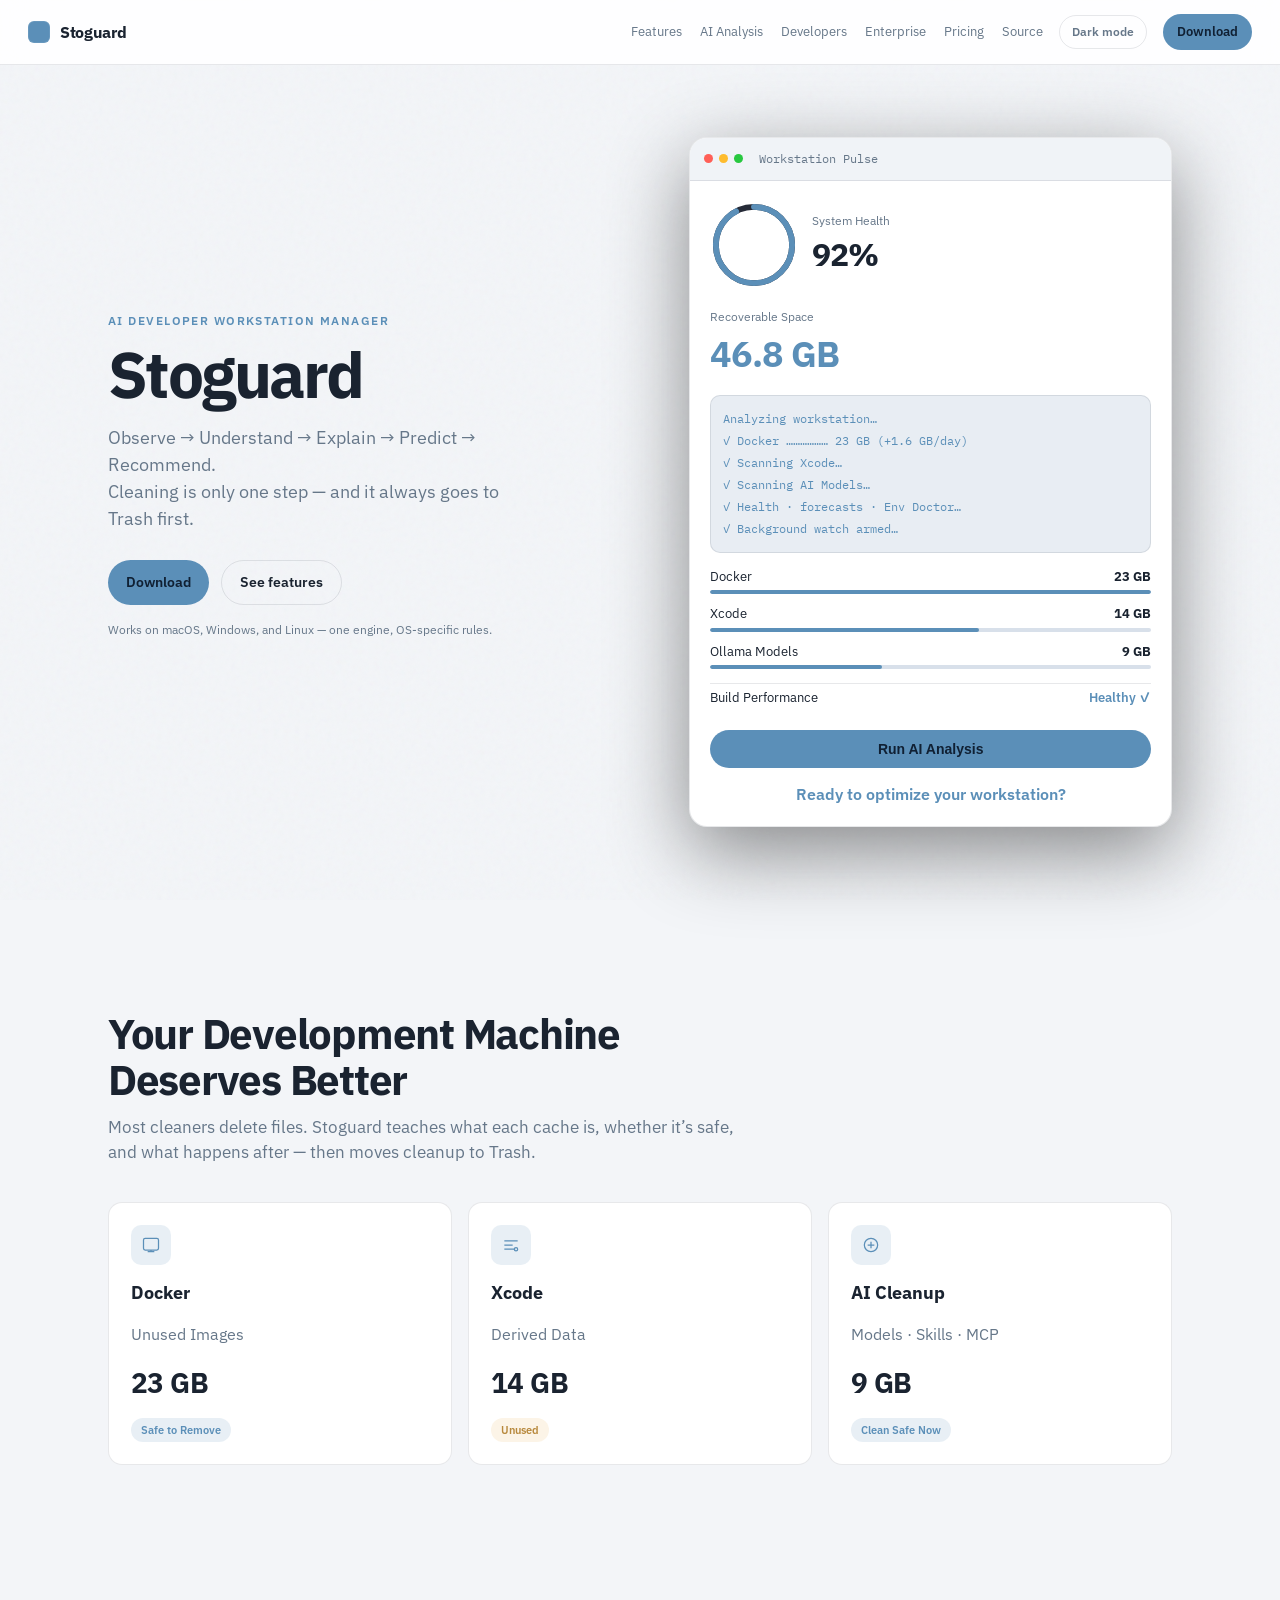
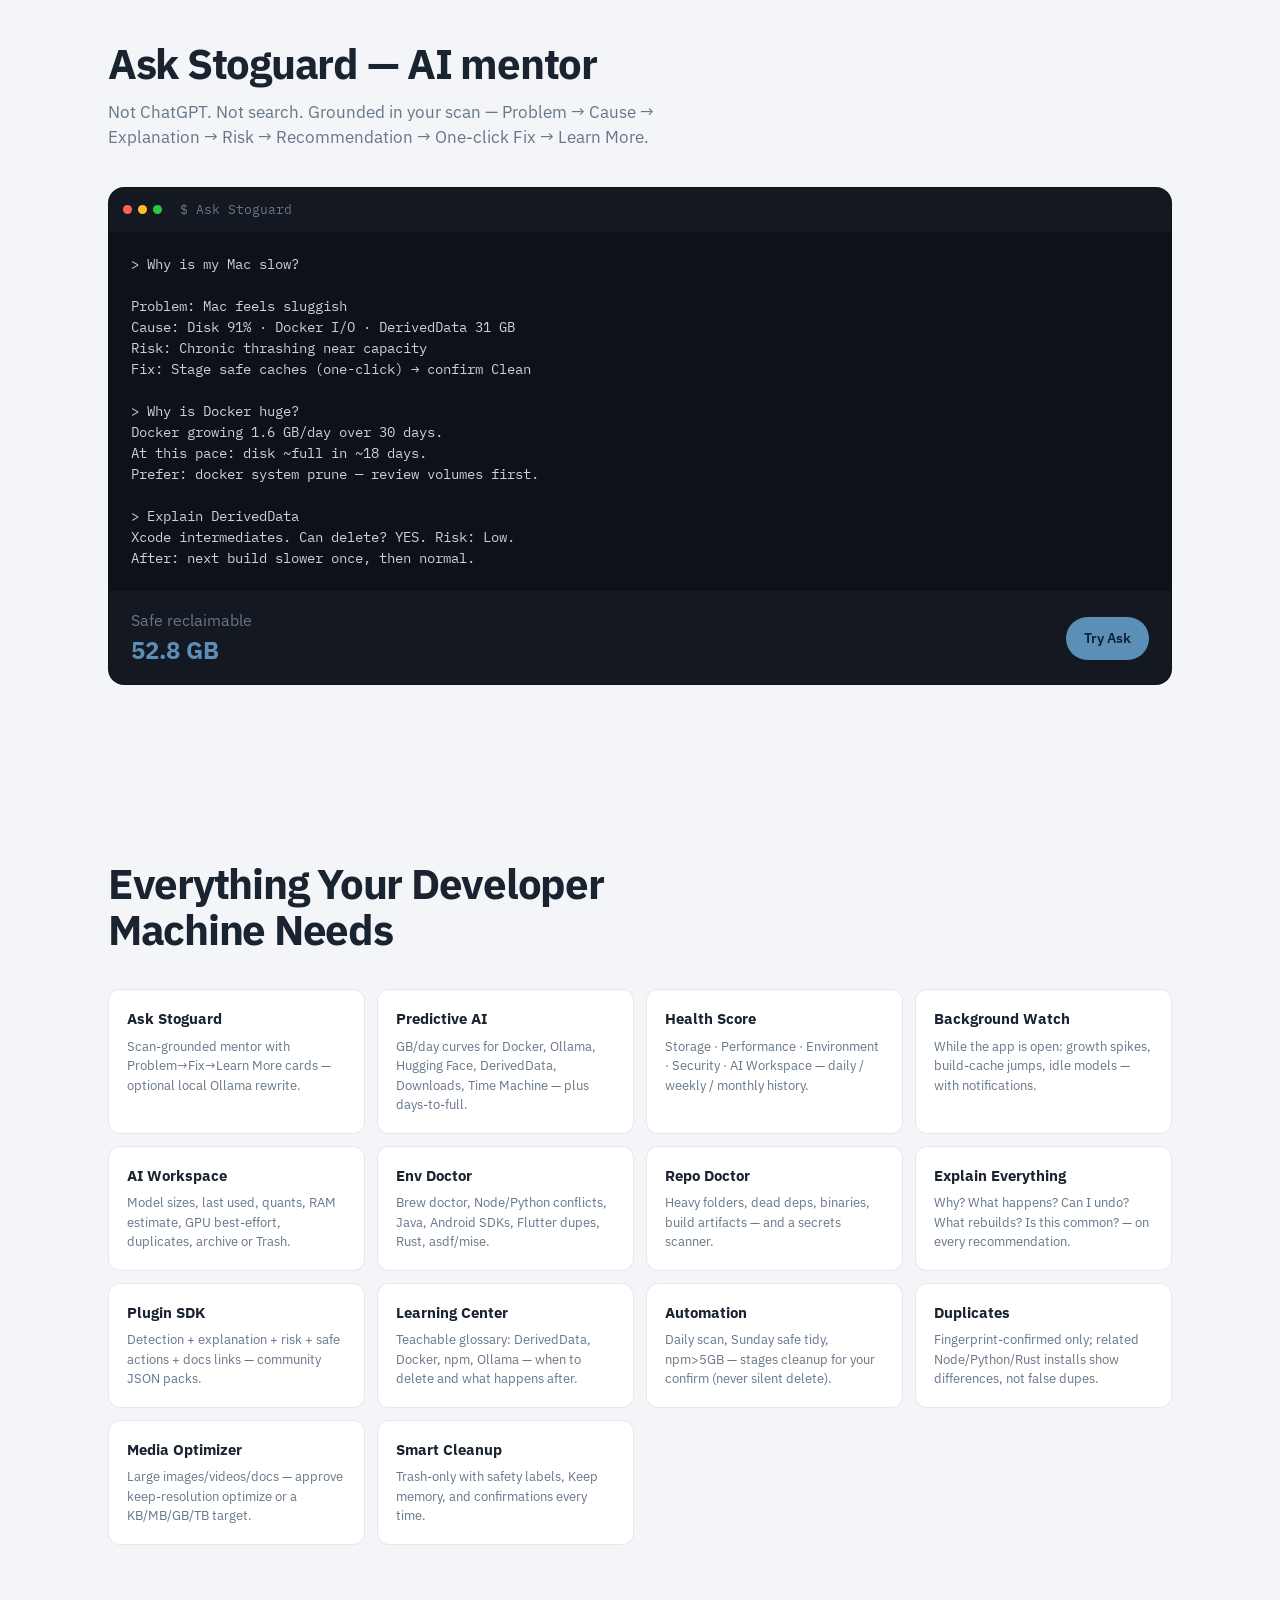
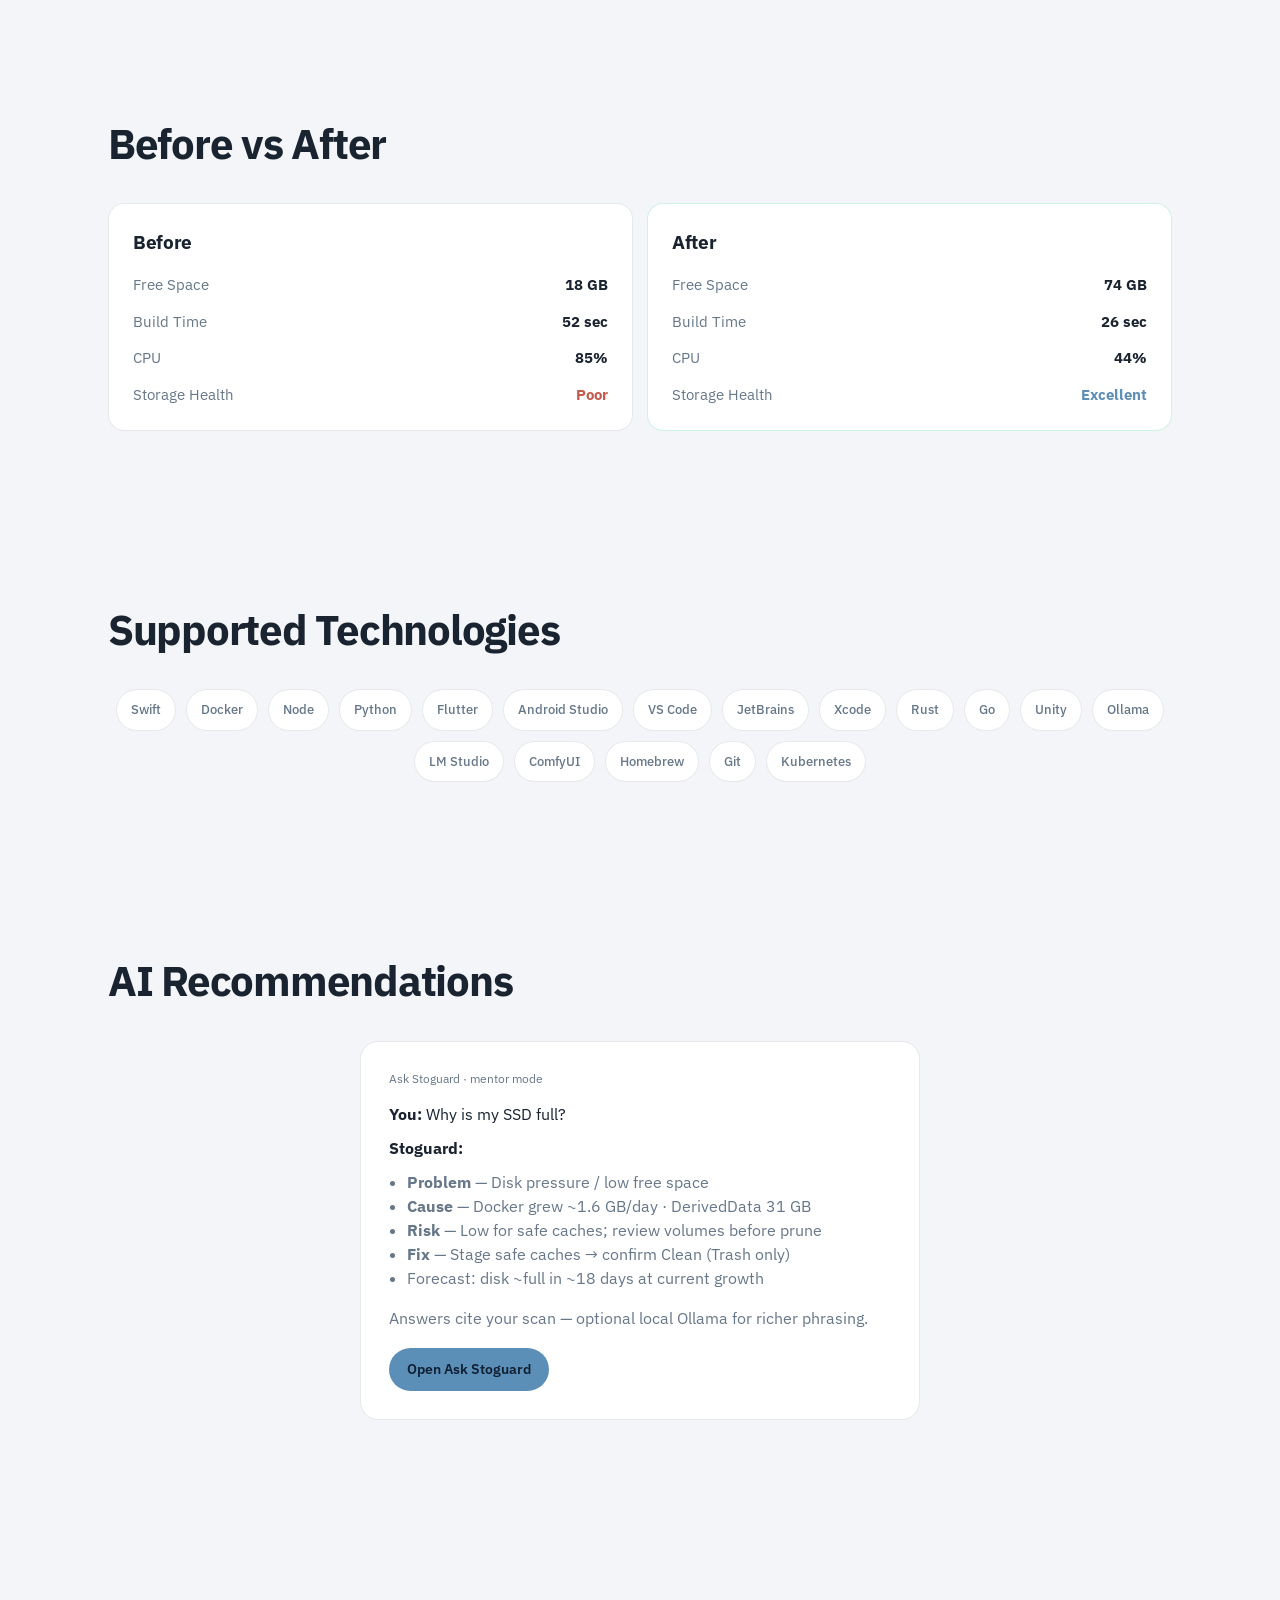
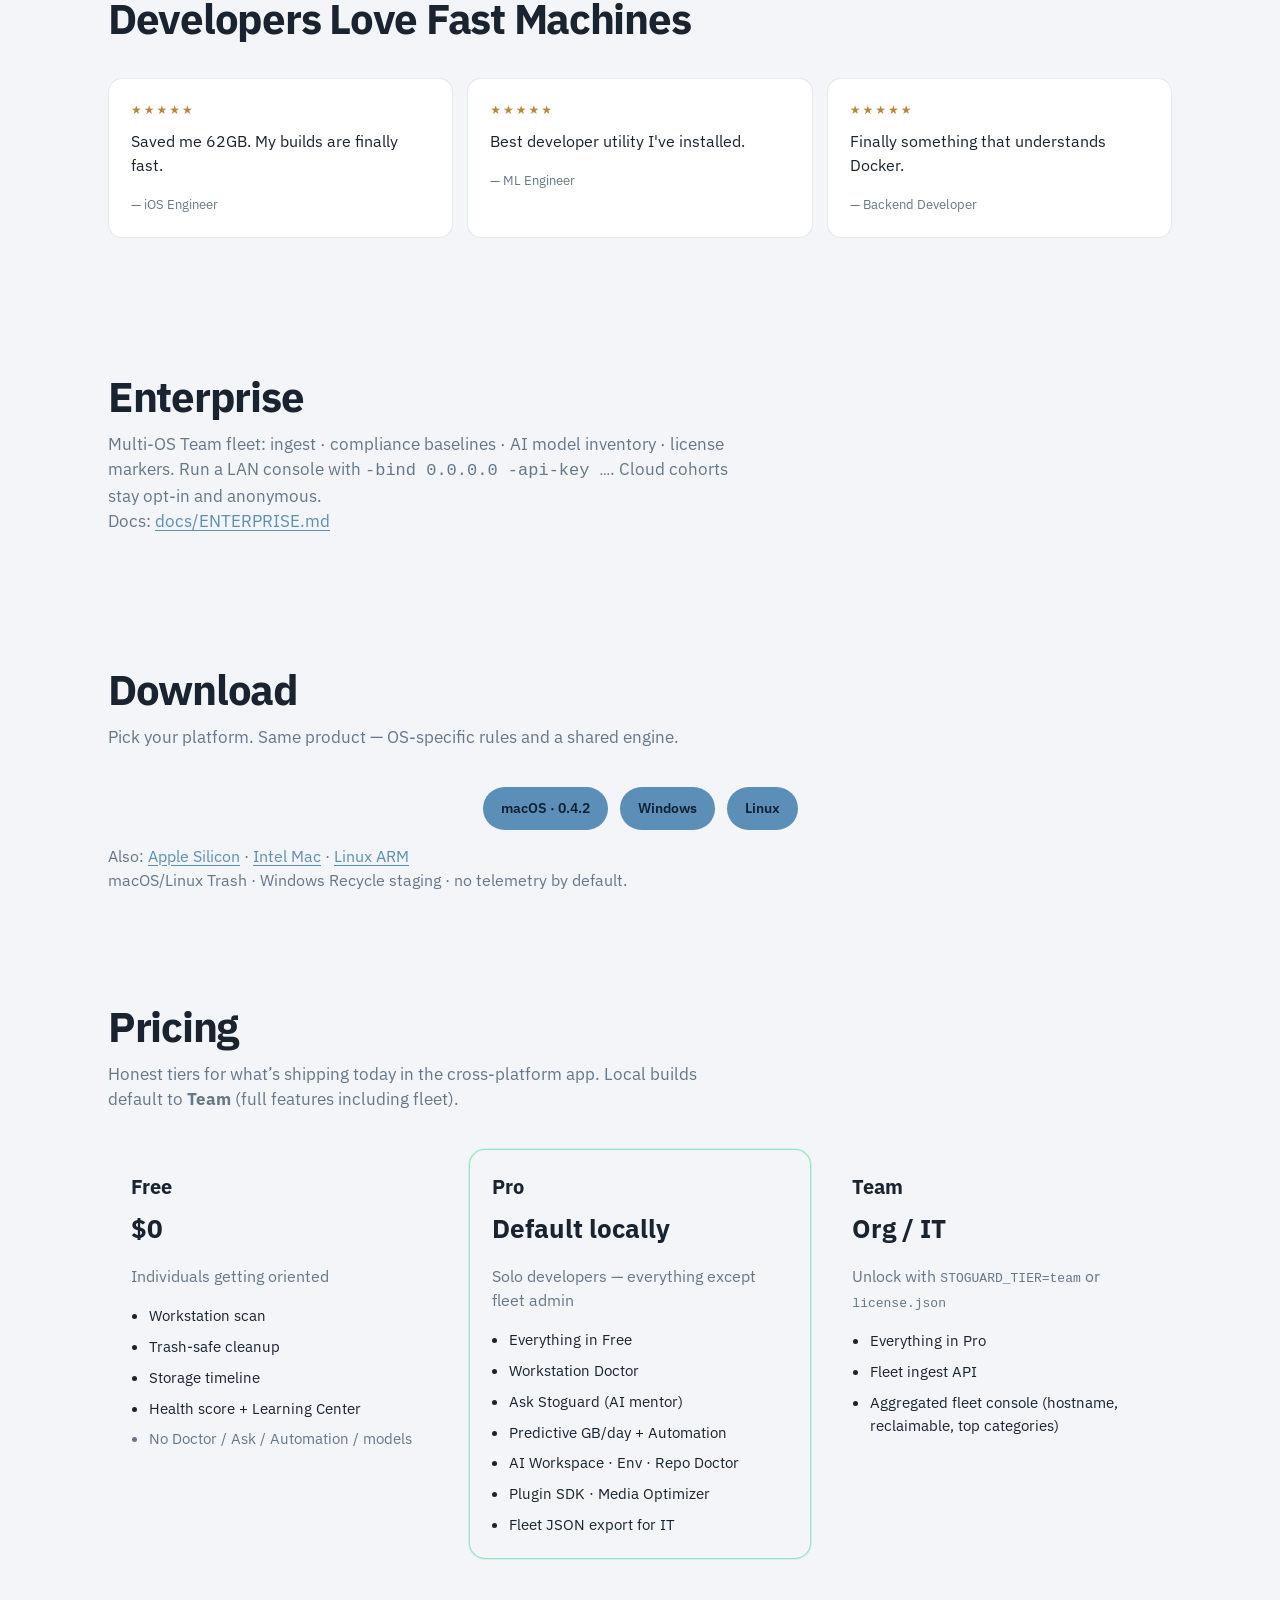
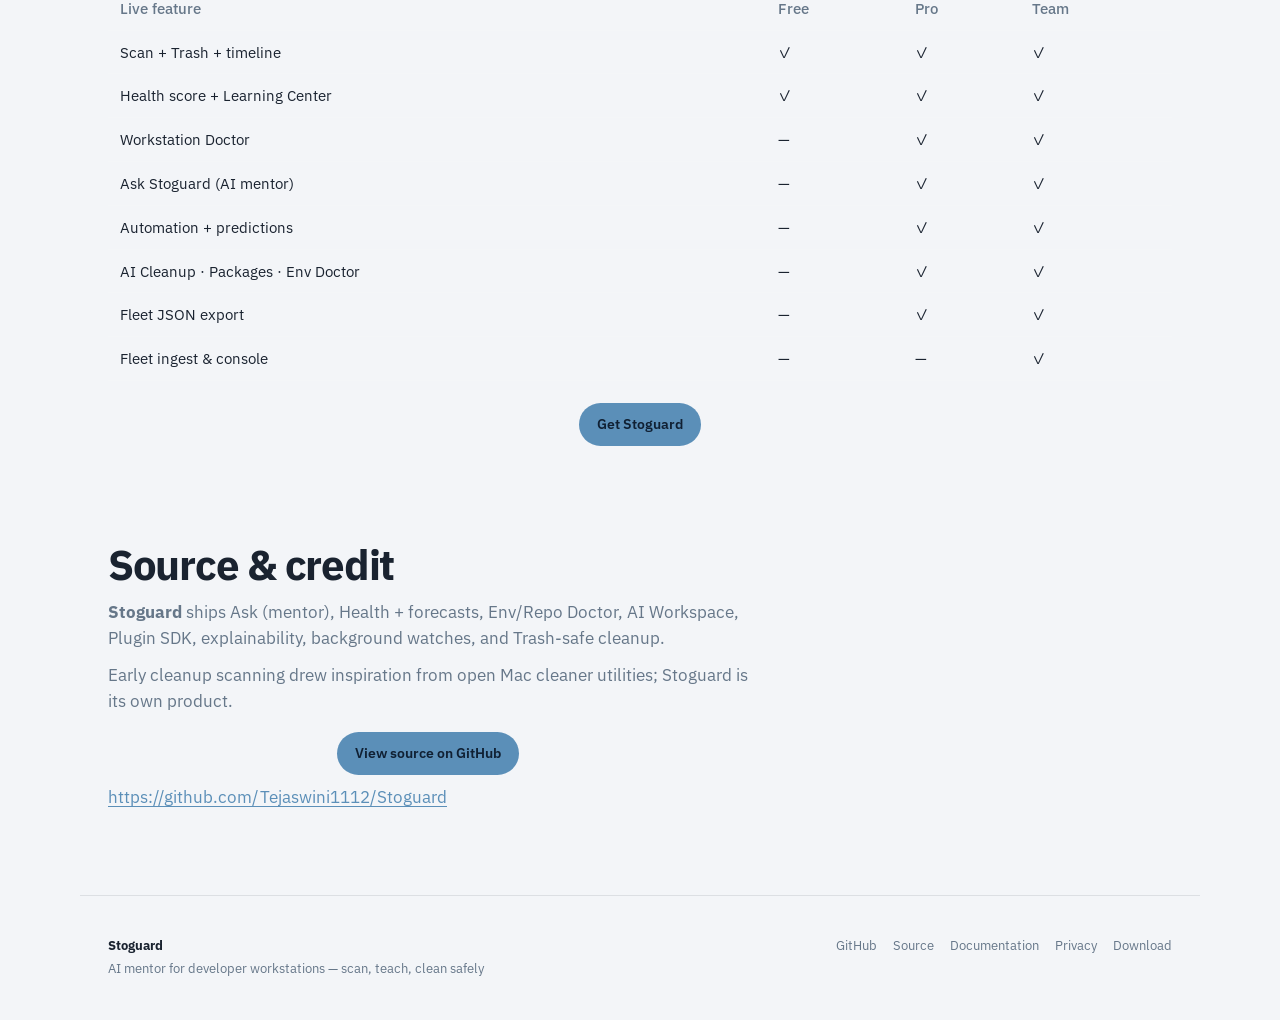
==== commit 16490f0d: "Ship 0.4.2 mentor, forecasts, enterprise fleet, and multi-OS downloads. Expand Ask Stoguard with str" ====
--- a/website/index.html
+++ b/website/index.html
@@ -4,7 +4,7 @@
   <meta charset="UTF-8" />
   <meta name="viewport" content="width=device-width, initial-scale=1" />
   <title>Stoguard — AI Developer Workstation Manager</title>
-  <meta name="description" content="Stoguard finds what’s eating your developer machine — AI models, forgotten packages (with definitions), and caches — then cleans safely to Trash on macOS, Windows, and Linux." />
+  <meta name="description" content="Stoguard — AI mentor for developer workstations. Observe, explain, predict, and clean safely. Ask Stoguard, health scores, GB/day forecasts, Env Doctor, Repo secrets, Plugin SDK." />
   <script>
     (function () {
       try {
@@ -47,8 +47,8 @@
         <p class="eyebrow">AI Developer Workstation Manager</p>
         <h1>Stoguard</h1>
         <p class="lede">
-          See every AI model, package, and cache on your machine —<br />
-          with plain-English definitions — then clean what’s safe.
+          Observe → Understand → Explain → Predict → Recommend.<br />
+          Cleaning is only one step — and it always goes to Trash first.
         </p>
         <div class="hero-cta">
           <a class="btn" href="#downloads">Download</a>
@@ -102,7 +102,7 @@
     <section class="section" id="features">
       <div class="section-head">
         <h2>Your Development Machine Deserves Better</h2>
-        <p>Most cleaners delete files. Stoguard explains AI clutter and installed packages — then moves cleanup to Trash.</p>
+        <p>Most cleaners delete files. Stoguard teaches what each cache is, whether it’s safe, and what happens after — then moves cleanup to Trash.</p>
       </div>
       <div class="cards-3">
         <article class="card float-a">
@@ -138,18 +138,18 @@
     <!-- SECTION 3 -->
     <section class="section" id="analysis">
       <div class="section-head">
-        <h2>AI Workstation Analysis</h2>
-        <p>ChatGPT meets Terminal — grounded in real scan facts.</p>
+        <h2>Ask Stoguard — AI mentor</h2>
+        <p>Not ChatGPT. Not search. Grounded in your scan — Problem → Cause → Explanation → Risk → Recommendation → One-click Fix → Learn More.</p>
       </div>
       <div class="terminal">
-        <div class="term-bar"><span></span><span></span><span></span><code>$ Analyze my workstation</code></div>
+        <div class="term-bar"><span></span><span></span><span></span><code>$ Ask Stoguard</code></div>
         <pre class="term-body" id="term-body"></pre>
         <div class="term-foot">
           <div>
-            <span class="muted">Estimated Recovery</span>
+            <span class="muted">Safe reclaimable</span>
             <strong>52.8 GB</strong>
           </div>
-          <a class="btn" href="#downloads">Run Cleanup?</a>
+          <a class="btn" href="#downloads">Try Ask</a>
         </div>
       </div>
     </section>
@@ -160,15 +160,20 @@
         <h2>Everything Your Developer Machine Needs</h2>
       </div>
       <div class="feature-grid">
-        <article class="fcard"><h3>Smart Cleanup</h3><p>Trash-only actions with safety labels and confirmations.</p></article>
-        <article class="fcard"><h3>AI Analysis</h3><p>Plain-English answers: why your SSD is full, what’s idle.</p></article>
-        <article class="fcard"><h3>Build Optimization</h3><p>Track DerivedData and Gradle cache weight over time.</p></article>
-        <article class="fcard"><h3>Docker Manager</h3><p>Size the VM disk correctly. Copy prune commands — never rm -rf.</p></article>
-        <article class="fcard"><h3>AI Cleanup</h3><p>Models, skills, MCP, and AI caches in one place — clean safe items immediately.</p></article>
-        <article class="fcard"><h3>Package Finder</h3><p>Every sizable brew/npm/pipx install with a definition and disk space used.</p></article>
-        <article class="fcard"><h3>Storage Timeline</h3><p>See what grew since yesterday and which category caused it.</p></article>
-        <article class="fcard"><h3>Duplicate Finder</h3><p>Multiple Node, Python, Rust, simulator, and model copies.</p></article>
-        <article class="fcard"><h3>Environment Doctor</h3><p>Brew, JDKs, Android SDK, and runtime conflicts — diagnosed.</p></article>
+        <article class="fcard"><h3>Ask Stoguard</h3><p>Scan-grounded mentor with Problem→Fix→Learn More cards — optional local Ollama rewrite.</p></article>
+        <article class="fcard"><h3>Predictive AI</h3><p>GB/day curves for Docker, Ollama, Hugging Face, DerivedData, Downloads, Time Machine — plus days-to-full.</p></article>
+        <article class="fcard"><h3>Health Score</h3><p>Storage · Performance · Environment · Security · AI Workspace — daily / weekly / monthly history.</p></article>
+        <article class="fcard"><h3>Background Watch</h3><p>While the app is open: growth spikes, build-cache jumps, idle models — with notifications.</p></article>
+        <article class="fcard"><h3>AI Workspace</h3><p>Model sizes, last used, quants, RAM estimate, GPU best-effort, duplicates, archive or Trash.</p></article>
+        <article class="fcard"><h3>Env Doctor</h3><p>Brew doctor, Node/Python conflicts, Java, Android SDKs, Flutter dupes, Rust, asdf/mise.</p></article>
+        <article class="fcard"><h3>Repo Doctor</h3><p>Heavy folders, dead deps, binaries, build artifacts — and a secrets scanner.</p></article>
+        <article class="fcard"><h3>Explain Everything</h3><p>Why? What happens? Can I undo? What rebuilds? Is this common? — on every recommendation.</p></article>
+        <article class="fcard"><h3>Plugin SDK</h3><p>Detection + explanation + risk + safe actions + docs links — community JSON packs.</p></article>
+        <article class="fcard"><h3>Learning Center</h3><p>Teachable glossary: DerivedData, Docker, npm, Ollama — when to delete and what happens after.</p></article>
+        <article class="fcard"><h3>Automation</h3><p>Daily scan, Sunday safe tidy, npm&gt;5GB — stages cleanup for your confirm (never silent delete).</p></article>
+        <article class="fcard"><h3>Duplicates</h3><p>Fingerprint-confirmed only; related Node/Python/Rust installs show differences, not false dupes.</p></article>
+        <article class="fcard"><h3>Media Optimizer</h3><p>Large images/videos/docs — approve keep-resolution optimize or a KB/MB/GB/TB target.</p></article>
+        <article class="fcard"><h3>Smart Cleanup</h3><p>Trash-only with safety labels, Keep memory, and confirmations every time.</p></article>
       </div>
     </section>
 
@@ -213,18 +218,18 @@
         <h2>AI Recommendations</h2>
       </div>
       <div class="chat-card">
-        <div class="chat-meta">Stoguard · just now</div>
-        <p>Good afternoon.</p>
-        <p>I analyzed your workstation.</p>
-        <p>I found:</p>
+        <div class="chat-meta">Ask Stoguard · mentor mode</div>
+        <p><strong>You:</strong> Why is my SSD full?</p>
+        <p><strong>Stoguard:</strong></p>
         <ul>
-          <li>38 GB of removable caches</li>
-          <li>11 GB old Docker images</li>
-          <li>Duplicate Flutter SDK</li>
-          <li>4 inactive Python environments</li>
+          <li><strong>Problem</strong> — Disk pressure / low free space</li>
+          <li><strong>Cause</strong> — Docker grew ~1.6 GB/day · DerivedData 31 GB</li>
+          <li><strong>Risk</strong> — Low for safe caches; review volumes before prune</li>
+          <li><strong>Fix</strong> — Stage safe caches → confirm Clean (Trash only)</li>
+          <li>Forecast: disk ~full in ~18 days at current growth</li>
         </ul>
-        <p class="muted">Estimated cleanup time: <strong>42 seconds</strong></p>
-        <a class="btn" href="#downloads">Clean Everything</a>
+        <p class="muted">Answers cite your scan — optional local Ollama for richer phrasing.</p>
+        <a class="btn" href="#downloads">Open Ask Stoguard</a>
       </div>
     </section>
 
@@ -252,11 +257,14 @@
       </div>
     </section>
 
-    
     <section class="section slim" id="enterprise">
       <div class="section-head">
         <h2>Enterprise</h2>
-        <p>Team tier adds fleet ingest and an aggregated machine console — still no telemetry by default.</p>
+        <p>
+          Multi-OS Team fleet: ingest · compliance baselines · AI model inventory · license markers.
+          Run a LAN console with <code>-bind 0.0.0.0 -api-key …</code>. Cloud cohorts stay opt-in and anonymous.
+        </p>
+        <p class="muted">Docs: <a href="../docs/ENTERPRISE.md">docs/ENTERPRISE.md</a></p>
       </div>
     </section>
 
@@ -266,7 +274,7 @@
         <p>Pick your platform. Same product — OS-specific rules and a shared engine.</p>
       </div>
       <div class="hero-cta center" style="flex-wrap:wrap;gap:12px">
-        <a class="btn" href="downloads/Stoguard-0.4.0.dmg" download>macOS</a>
+        <a class="btn" href="downloads/Stoguard-0.4.2.dmg" download>macOS · 0.4.2</a>
         <a class="btn" href="downloads/stoguard-windows-amd64.exe" download>Windows</a>
         <a class="btn" href="downloads/stoguard-linux-amd64" download>Linux</a>
       </div>
@@ -293,7 +301,8 @@
             <li>Workstation scan</li>
             <li>Trash-safe cleanup</li>
             <li>Storage timeline</li>
-            <li class="muted">No Doctor / Ask / duplicates / models</li>
+            <li>Health score + Learning Center</li>
+            <li class="muted">No Doctor / Ask / Automation / models</li>
           </ul>
         </article>
         <article class="price-card featured">
@@ -303,9 +312,10 @@
           <ul>
             <li>Everything in Free</li>
             <li>Workstation Doctor</li>
-            <li>Ask Stoguard (scan-grounded Q&amp;A)</li>
-            <li>Smarter duplicate grouping</li>
-            <li>AI model path inventory</li>
+            <li>Ask Stoguard (AI mentor)</li>
+            <li>Predictive GB/day + Automation</li>
+            <li>AI Workspace · Env · Repo Doctor</li>
+            <li>Plugin SDK · Media Optimizer</li>
             <li>Fleet JSON export for IT</li>
           </ul>
         </article>
@@ -327,9 +337,11 @@
           </thead>
           <tbody>
             <tr><td>Scan + Trash + timeline</td><td>✓</td><td>✓</td><td>✓</td></tr>
+            <tr><td>Health score + Learning Center</td><td>✓</td><td>✓</td><td>✓</td></tr>
             <tr><td>Workstation Doctor</td><td>—</td><td>✓</td><td>✓</td></tr>
-            <tr><td>Ask Stoguard</td><td>—</td><td>✓</td><td>✓</td></tr>
-            <tr><td>Duplicates + AI models</td><td>—</td><td>✓</td><td>✓</td></tr>
+            <tr><td>Ask Stoguard (AI mentor)</td><td>—</td><td>✓</td><td>✓</td></tr>
+            <tr><td>Automation + predictions</td><td>—</td><td>✓</td><td>✓</td></tr>
+            <tr><td>AI Cleanup · Packages · Env Doctor</td><td>—</td><td>✓</td><td>✓</td></tr>
             <tr><td>Fleet JSON export</td><td>—</td><td>✓</td><td>✓</td></tr>
             <tr><td>Fleet ingest &amp; console</td><td>—</td><td>—</td><td>✓</td></tr>
           </tbody>
@@ -344,13 +356,19 @@
       <div class="section-head">
         <h2>Source &amp; credit</h2>
         <p>
-          <strong>Stoguard</strong> is this product — Workstation Doctor, Ask AI, model manager,
-          env doctor, plugins, fleet export, and more.
+          <strong>Stoguard</strong> ships Ask (mentor), Health + forecasts, Env/Repo Doctor,
+          AI Workspace, Plugin SDK, explainability, background watches, and Trash-safe cleanup.
         </p>
         <p class="muted" style="margin-top:12px">
-          Early cleanup scanning drew inspiration from open Mac cleaner utilities. Stoguard is its own
-          product and brand. A public Stoguard GitHub org will be linked here when published —
-          this site no longer points at a third-party personal repo.
+          Early cleanup scanning drew inspiration from open Mac cleaner utilities; Stoguard is its own product.
+        </p>
+        <div class="hero-cta center" style="margin-top:18px">
+          <a class="btn" href="https://github.com/Tejaswini1112/Stoguard" target="_blank" rel="noopener noreferrer">
+            View source on GitHub
+          </a>
+        </div>
+        <p class="muted center" style="margin-top:10px">
+          <a class="link-out" href="https://github.com/Tejaswini1112/Stoguard" target="_blank" rel="noopener noreferrer">https://github.com/Tejaswini1112/Stoguard</a>
         </p>
       </div>
     </section>
@@ -359,9 +377,10 @@
   <footer class="footer">
     <div>
       <strong>Stoguard</strong>
-      <span class="muted">Find AI models, packages, and caches — clean safely</span>
+      <span class="muted">AI mentor for developer workstations — scan, teach, clean safely</span>
     </div>
     <nav>
+      <a href="https://github.com/Tejaswini1112/Stoguard" target="_blank" rel="noopener noreferrer">GitHub</a>
       <a href="#source">Source</a>
       <a href="#features">Documentation</a>
       <a href="privacy.html">Privacy</a>
--- a/website/styles.css
+++ b/website/styles.css
@@ -63,6 +63,14 @@
 
 a { color: inherit; text-decoration: none; }
 .muted { color: var(--muted); }
+.muted a,
+a.link-out {
+  color: var(--accent, #7eb0d4);
+  text-decoration: underline;
+  text-underline-offset: 3px;
+}
+.muted a:hover,
+a.link-out:hover { opacity: 0.9; }
 
 /* Nav */
 .nav {
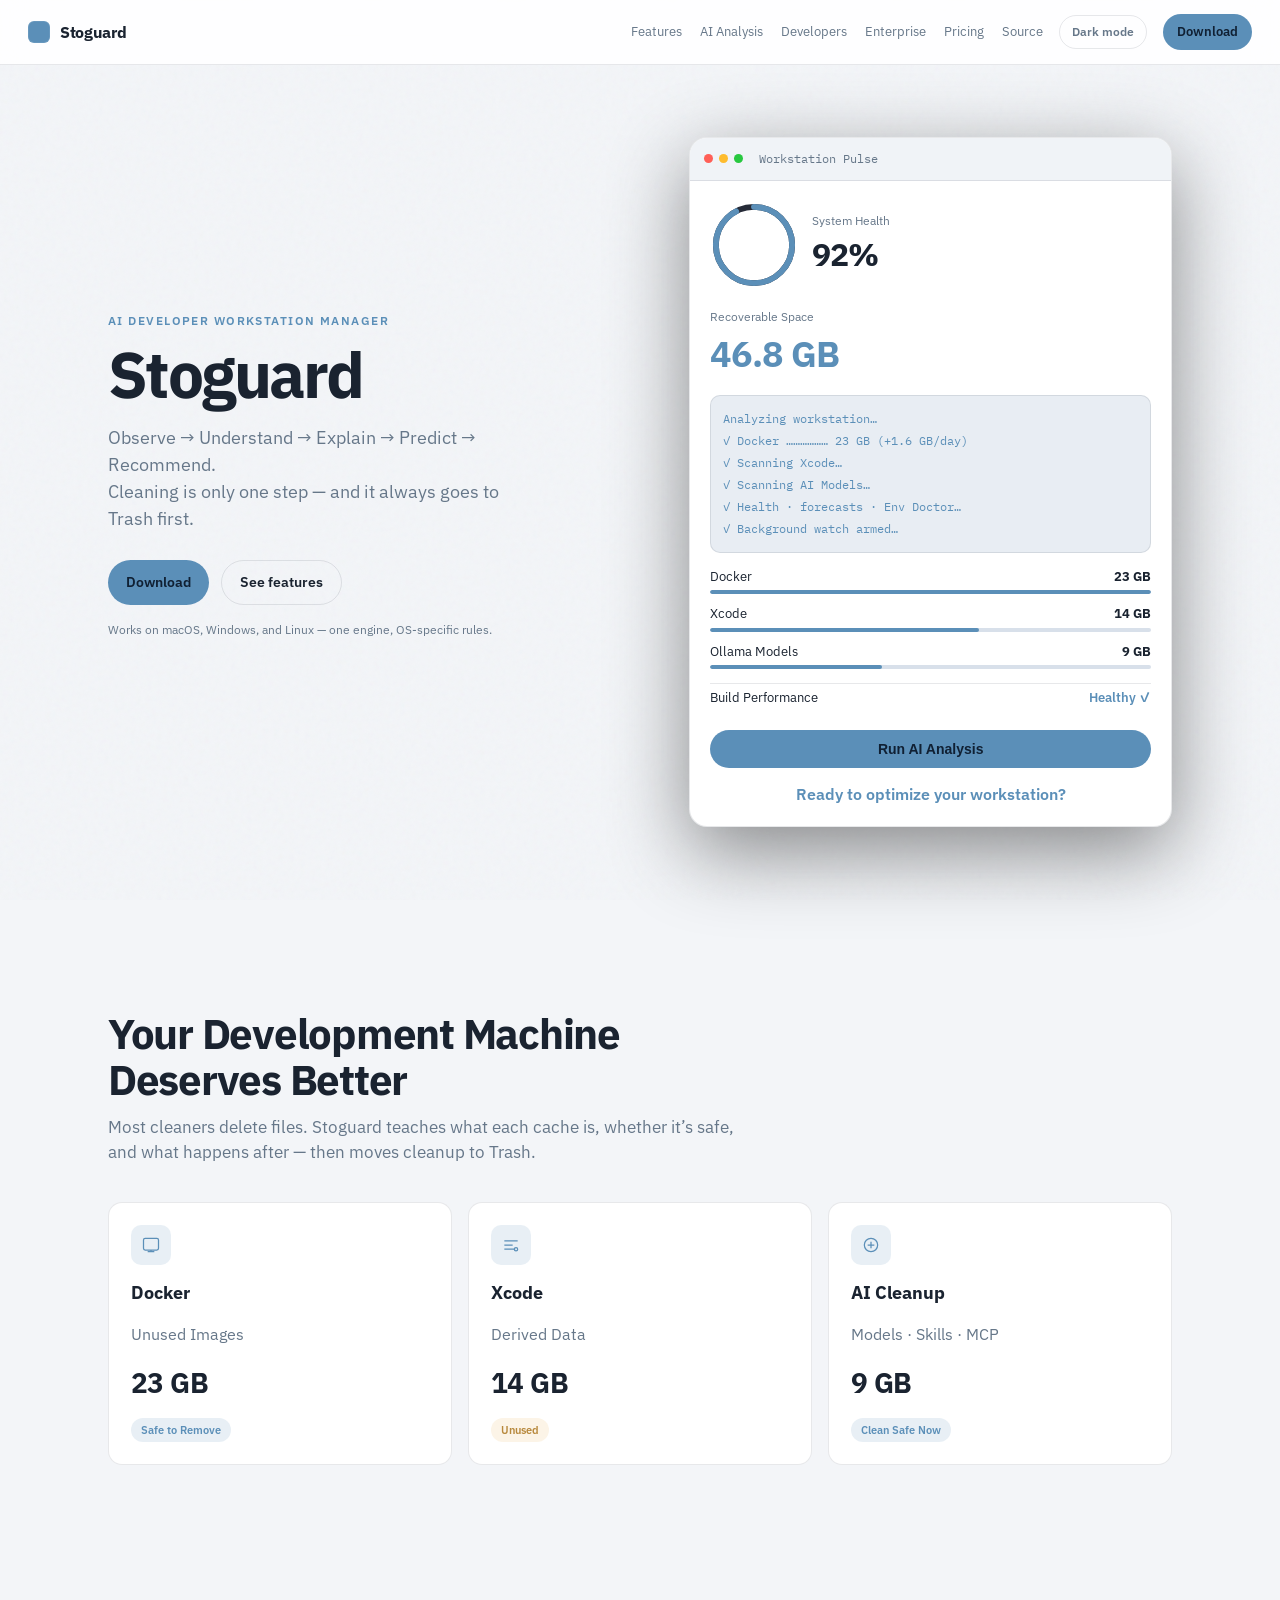
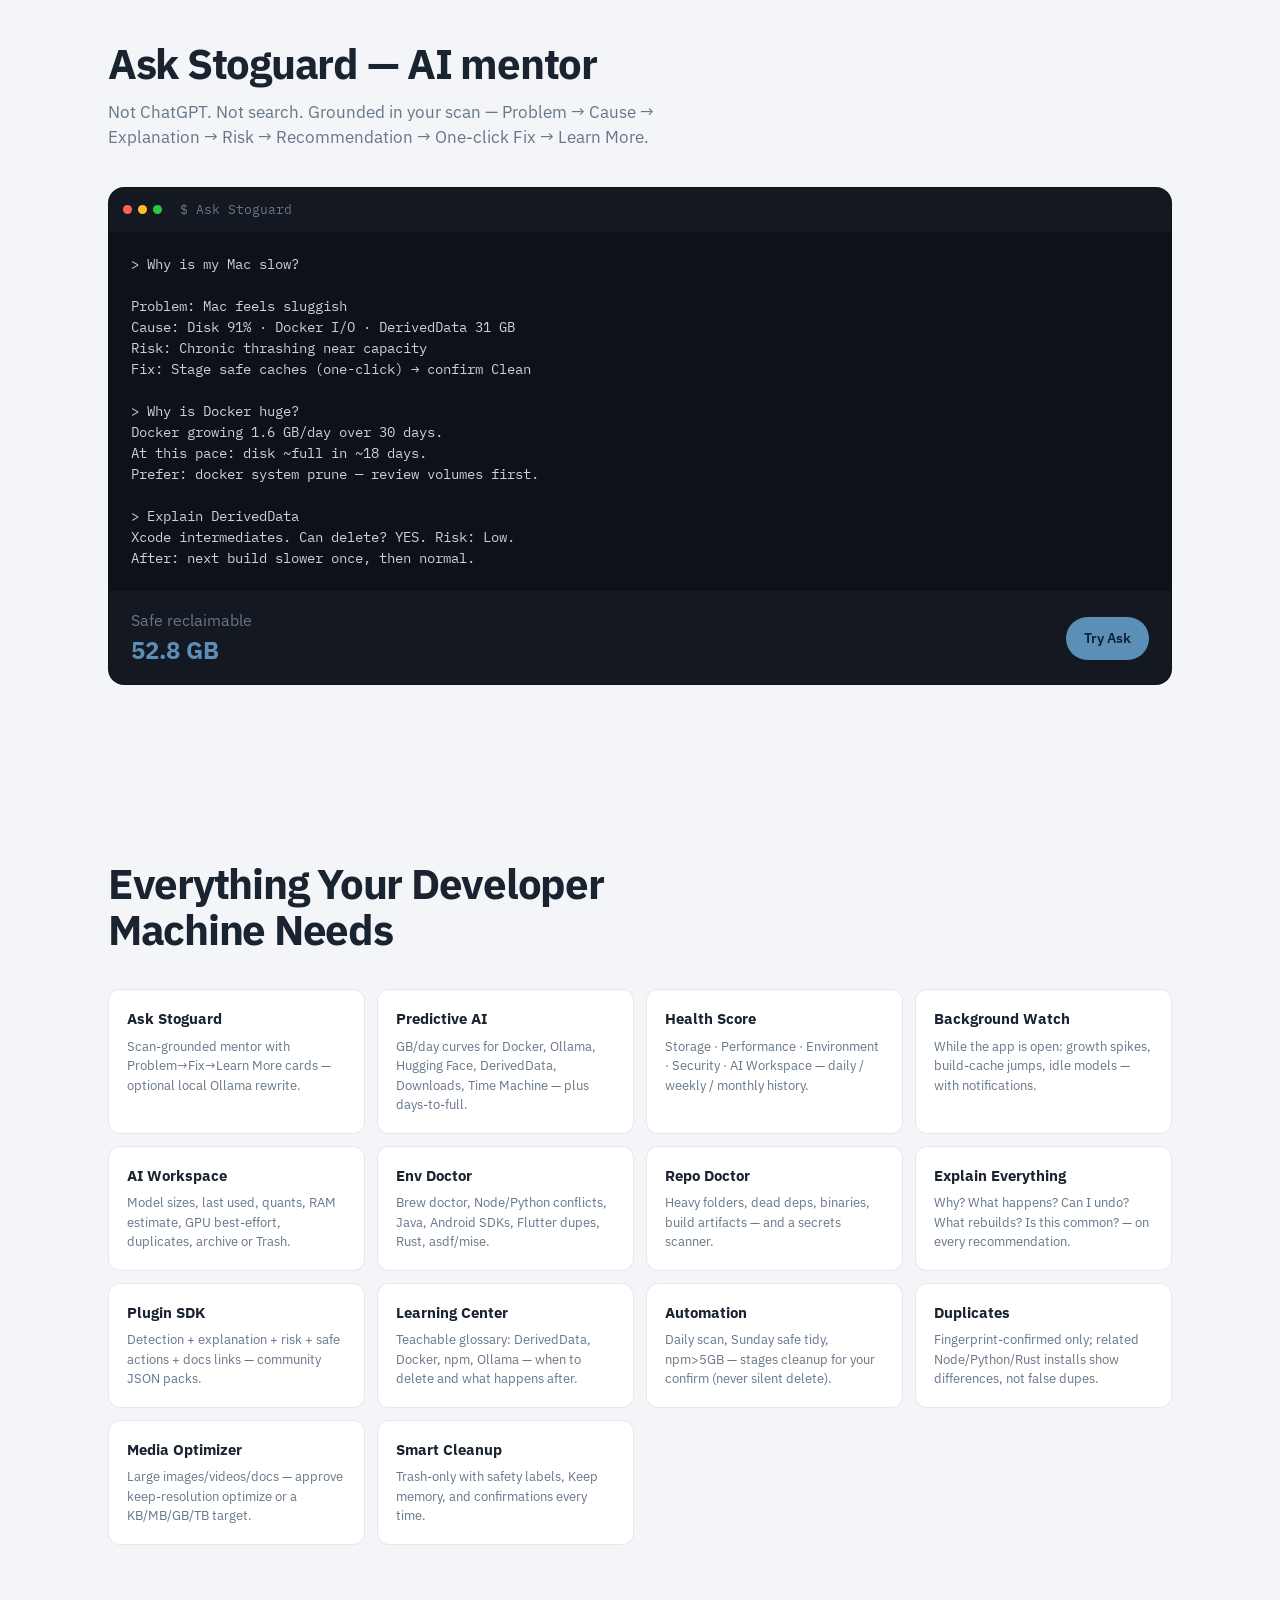
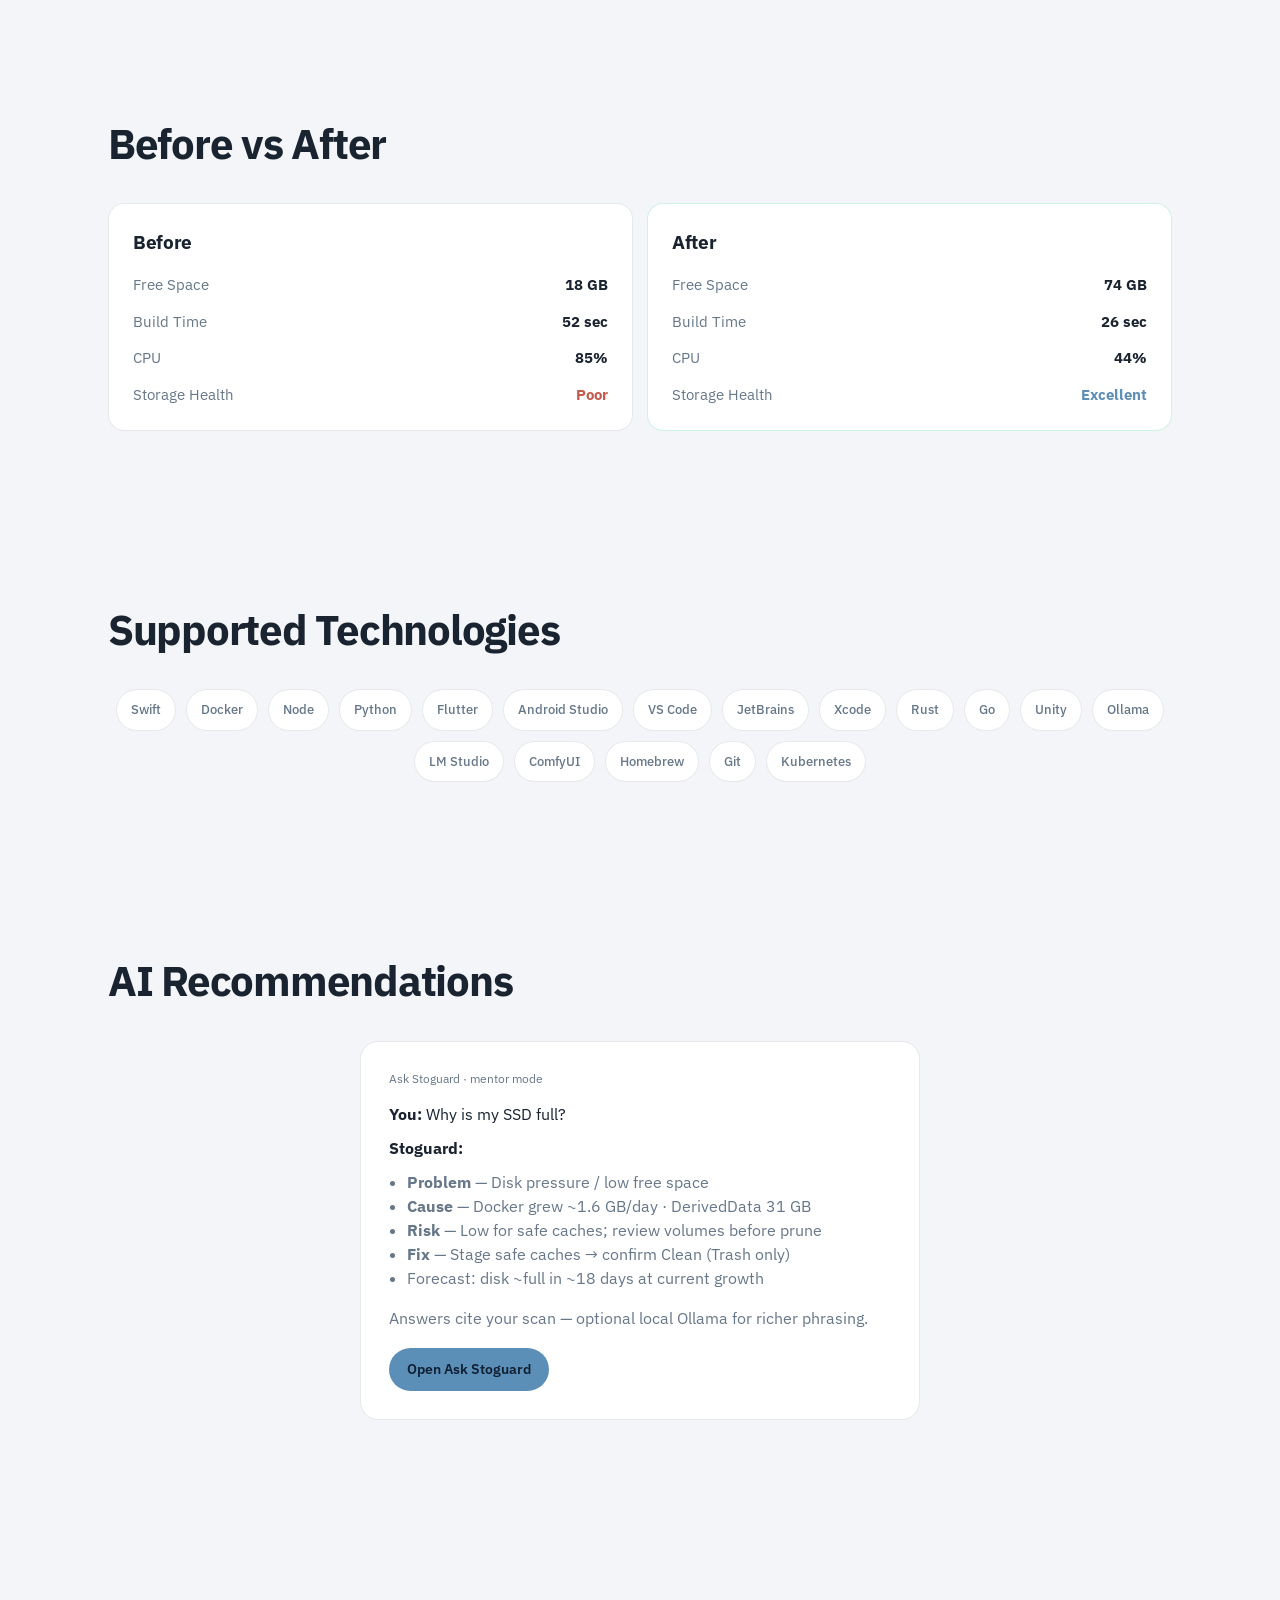
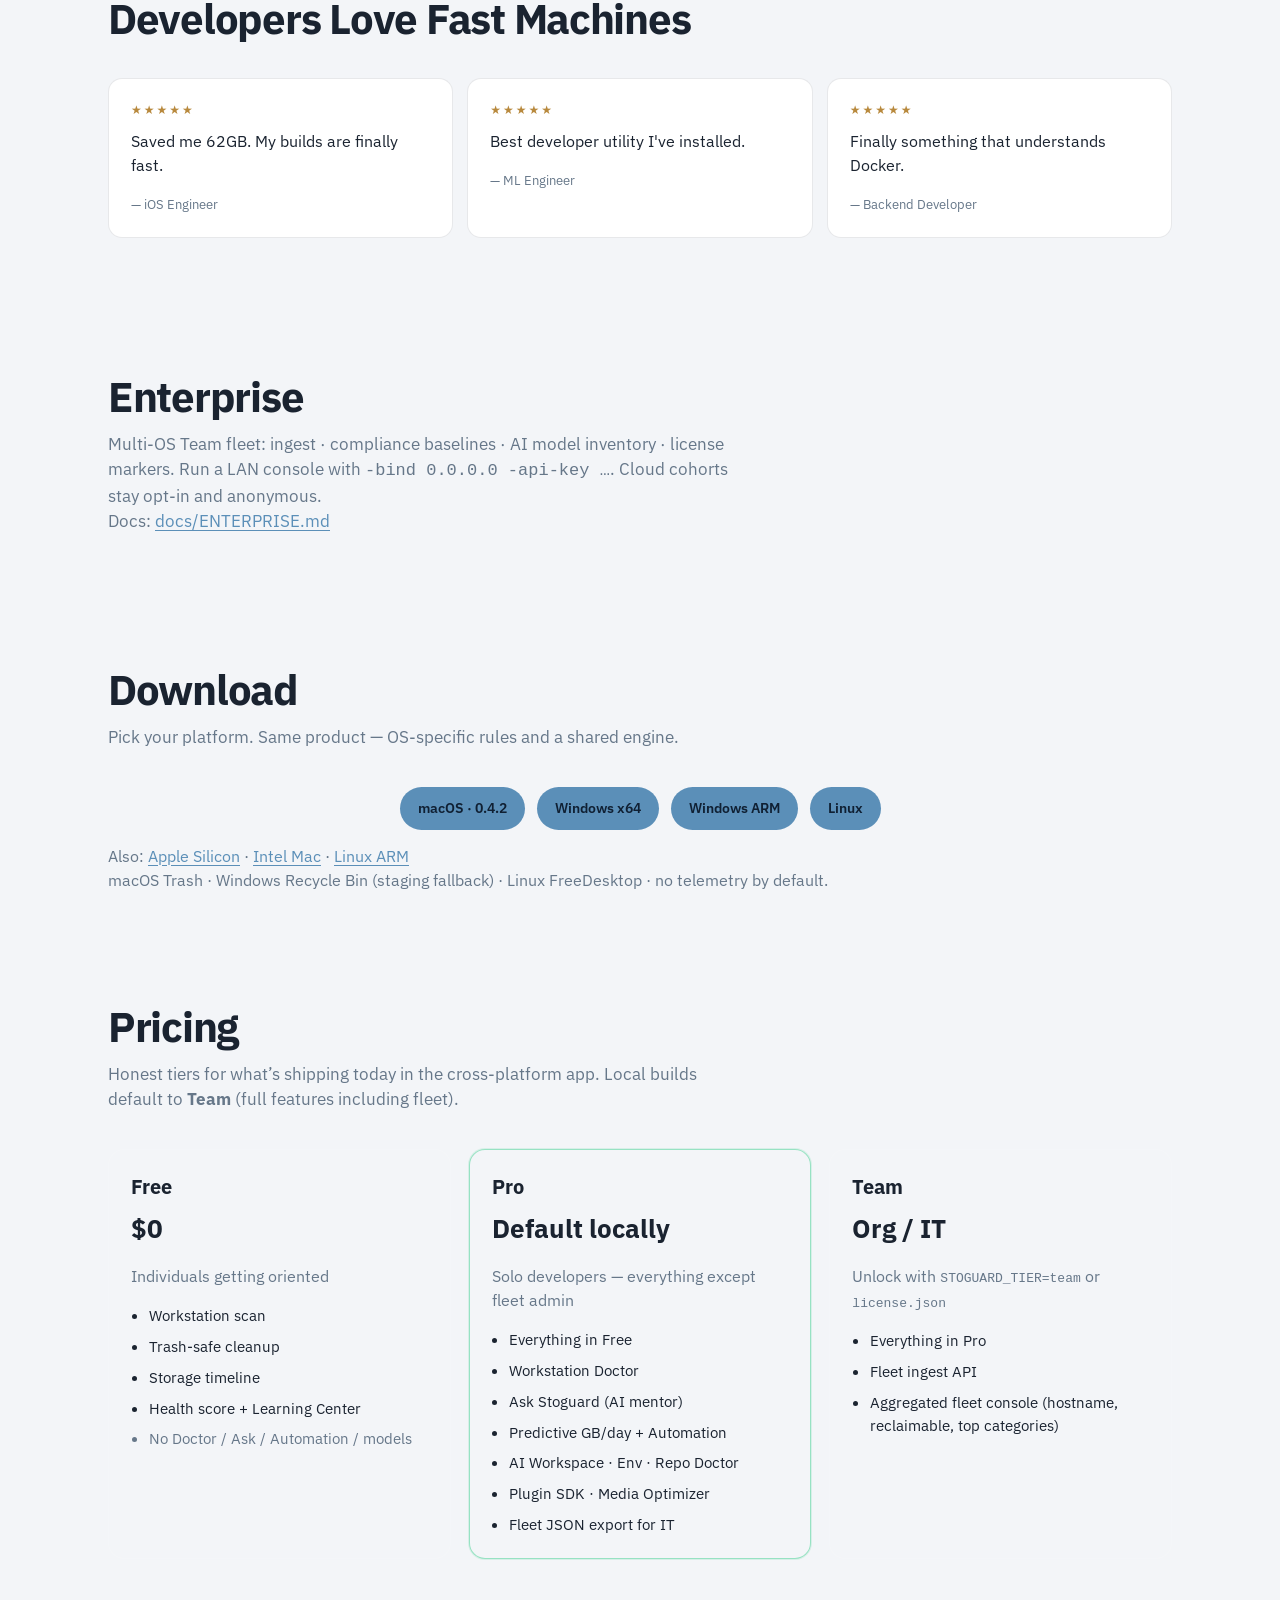
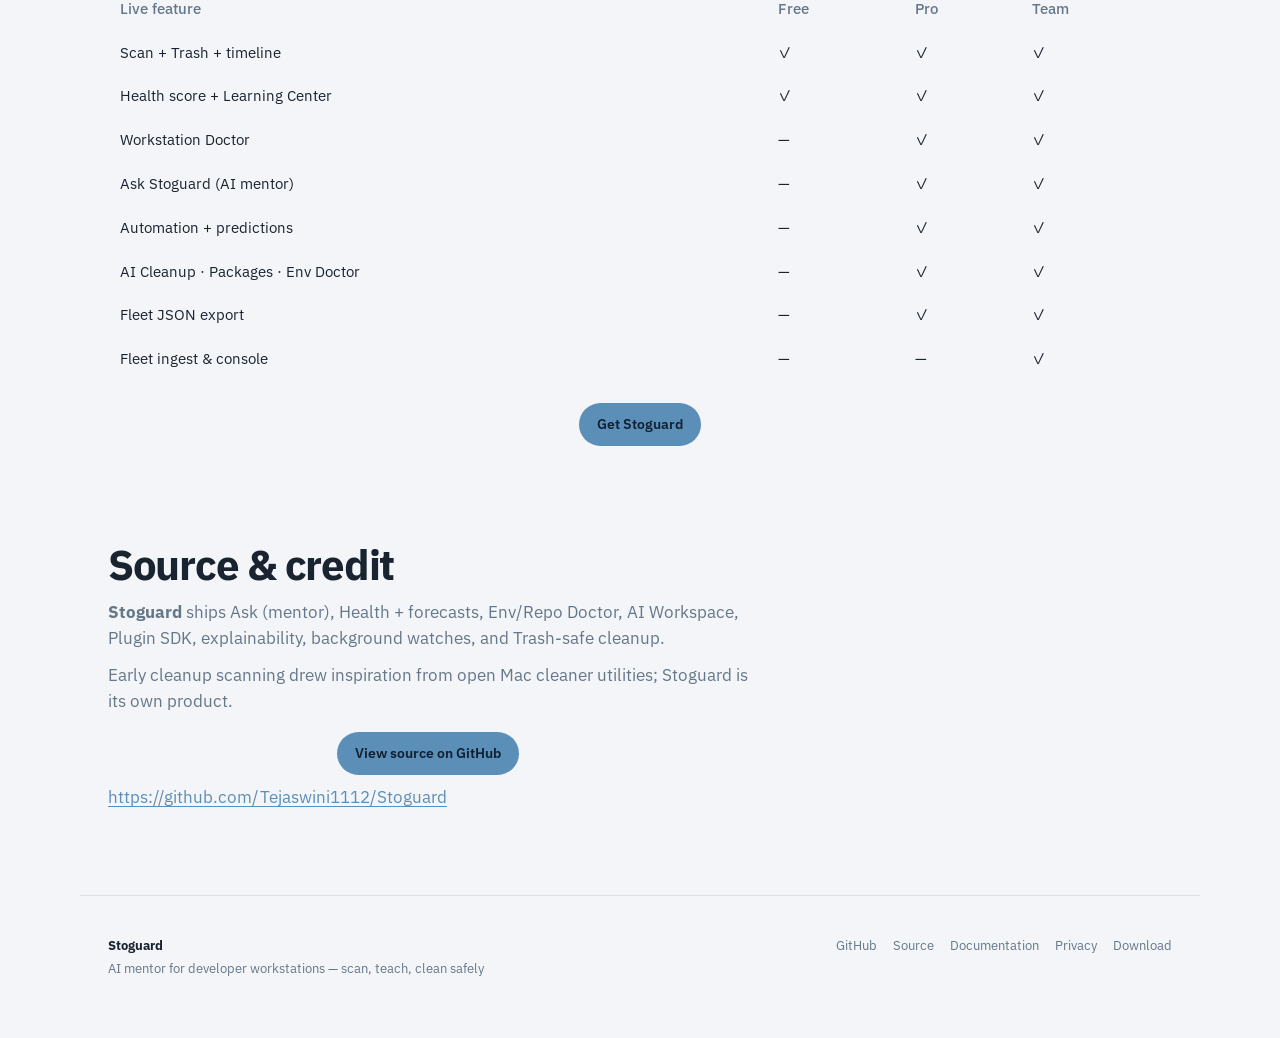
==== commit aed41c5c: "Make Windows a first-class runtime with deeper rules and install docs. Expand windows.json coverage," ====
--- a/website/index.html
+++ b/website/index.html
@@ -275,7 +275,8 @@
       </div>
       <div class="hero-cta center" style="flex-wrap:wrap;gap:12px">
         <a class="btn" href="downloads/Stoguard-0.4.2.dmg" download>macOS · 0.4.2</a>
-        <a class="btn" href="downloads/stoguard-windows-amd64.exe" download>Windows</a>
+        <a class="btn" href="downloads/stoguard-windows-amd64.exe" download>Windows x64</a>
+        <a class="btn" href="downloads/stoguard-windows-arm64.exe" download>Windows ARM</a>
         <a class="btn" href="downloads/stoguard-linux-amd64" download>Linux</a>
       </div>
       <p class="muted center" style="margin-top:14px">
@@ -283,7 +284,7 @@
         <a href="downloads/stoguard-darwin-arm64" download>Apple Silicon</a> ·
         <a href="downloads/stoguard-darwin-amd64" download>Intel Mac</a> ·
         <a href="downloads/stoguard-linux-arm64" download>Linux ARM</a>
-        <br />macOS/Linux Trash · Windows Recycle staging · no telemetry by default.
+        <br />macOS Trash · Windows Recycle Bin (staging fallback) · Linux FreeDesktop · no telemetry by default.
       </p>
     </section>
 
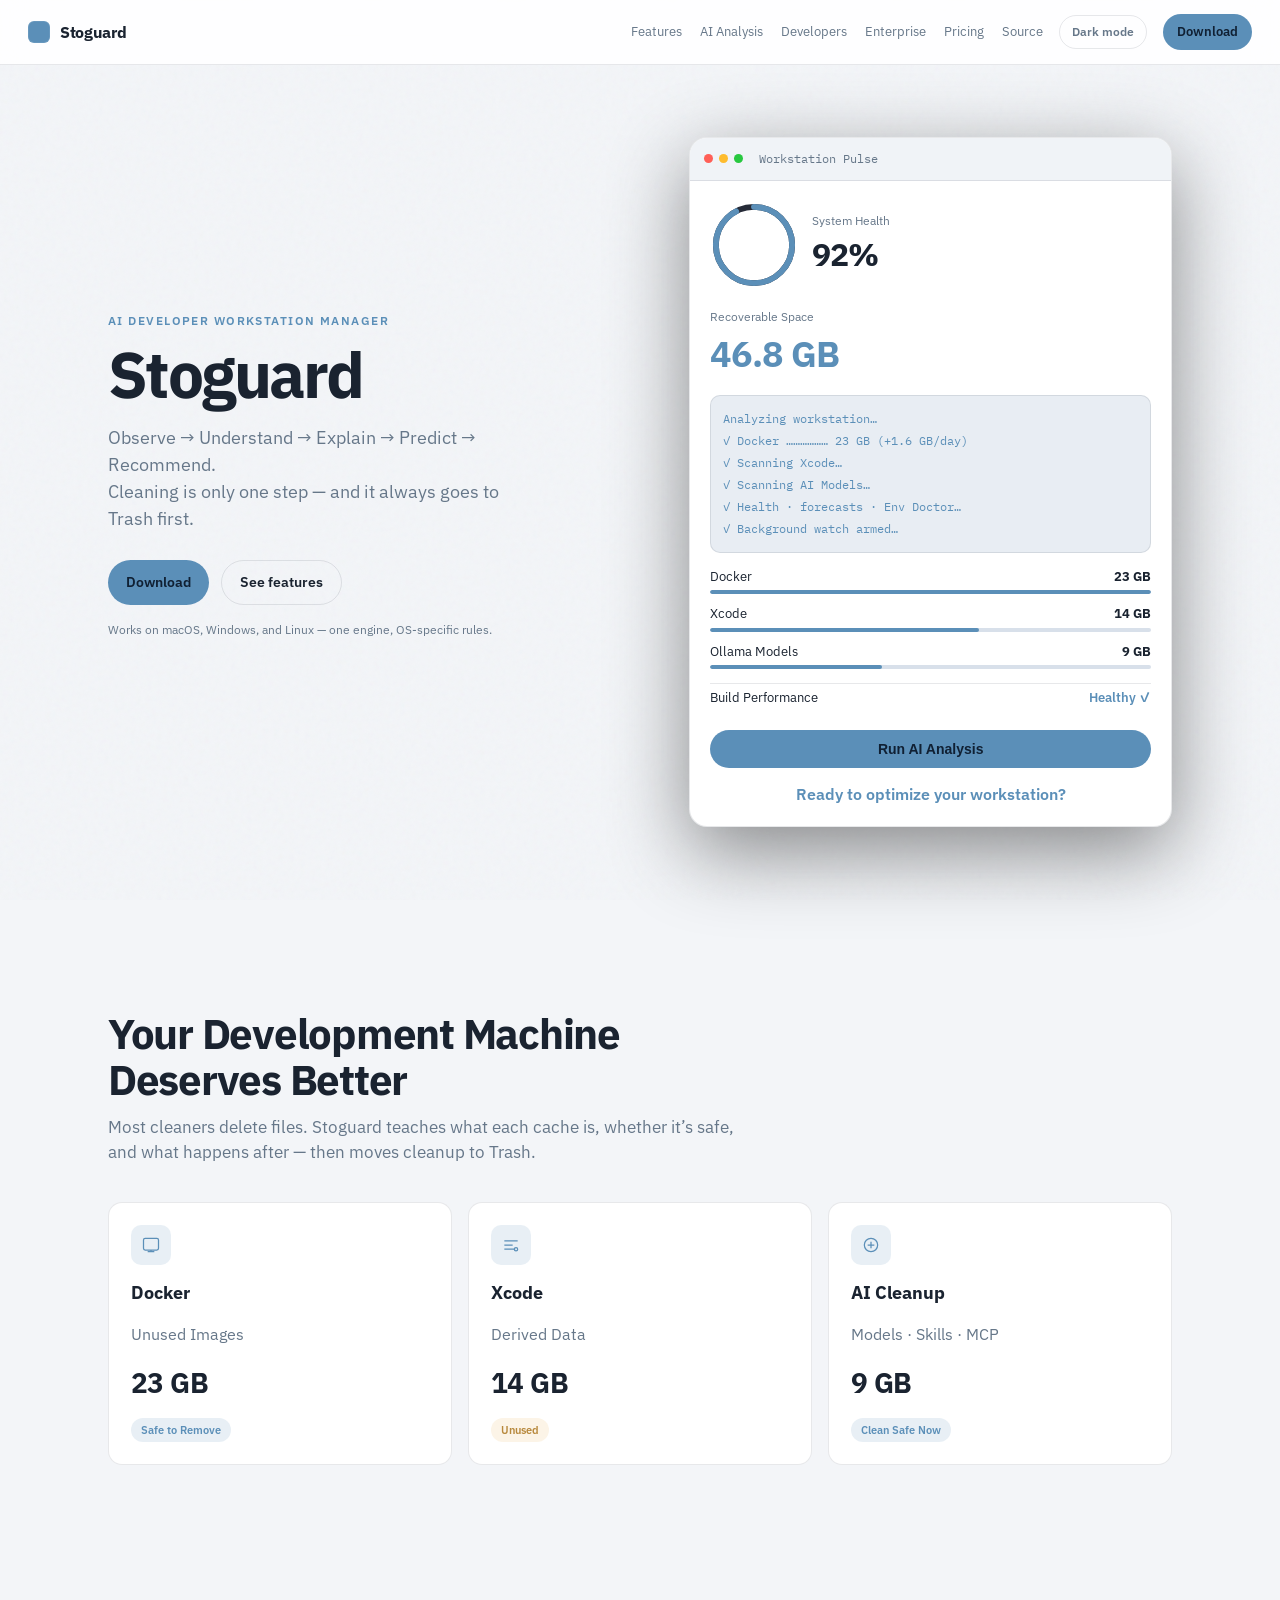
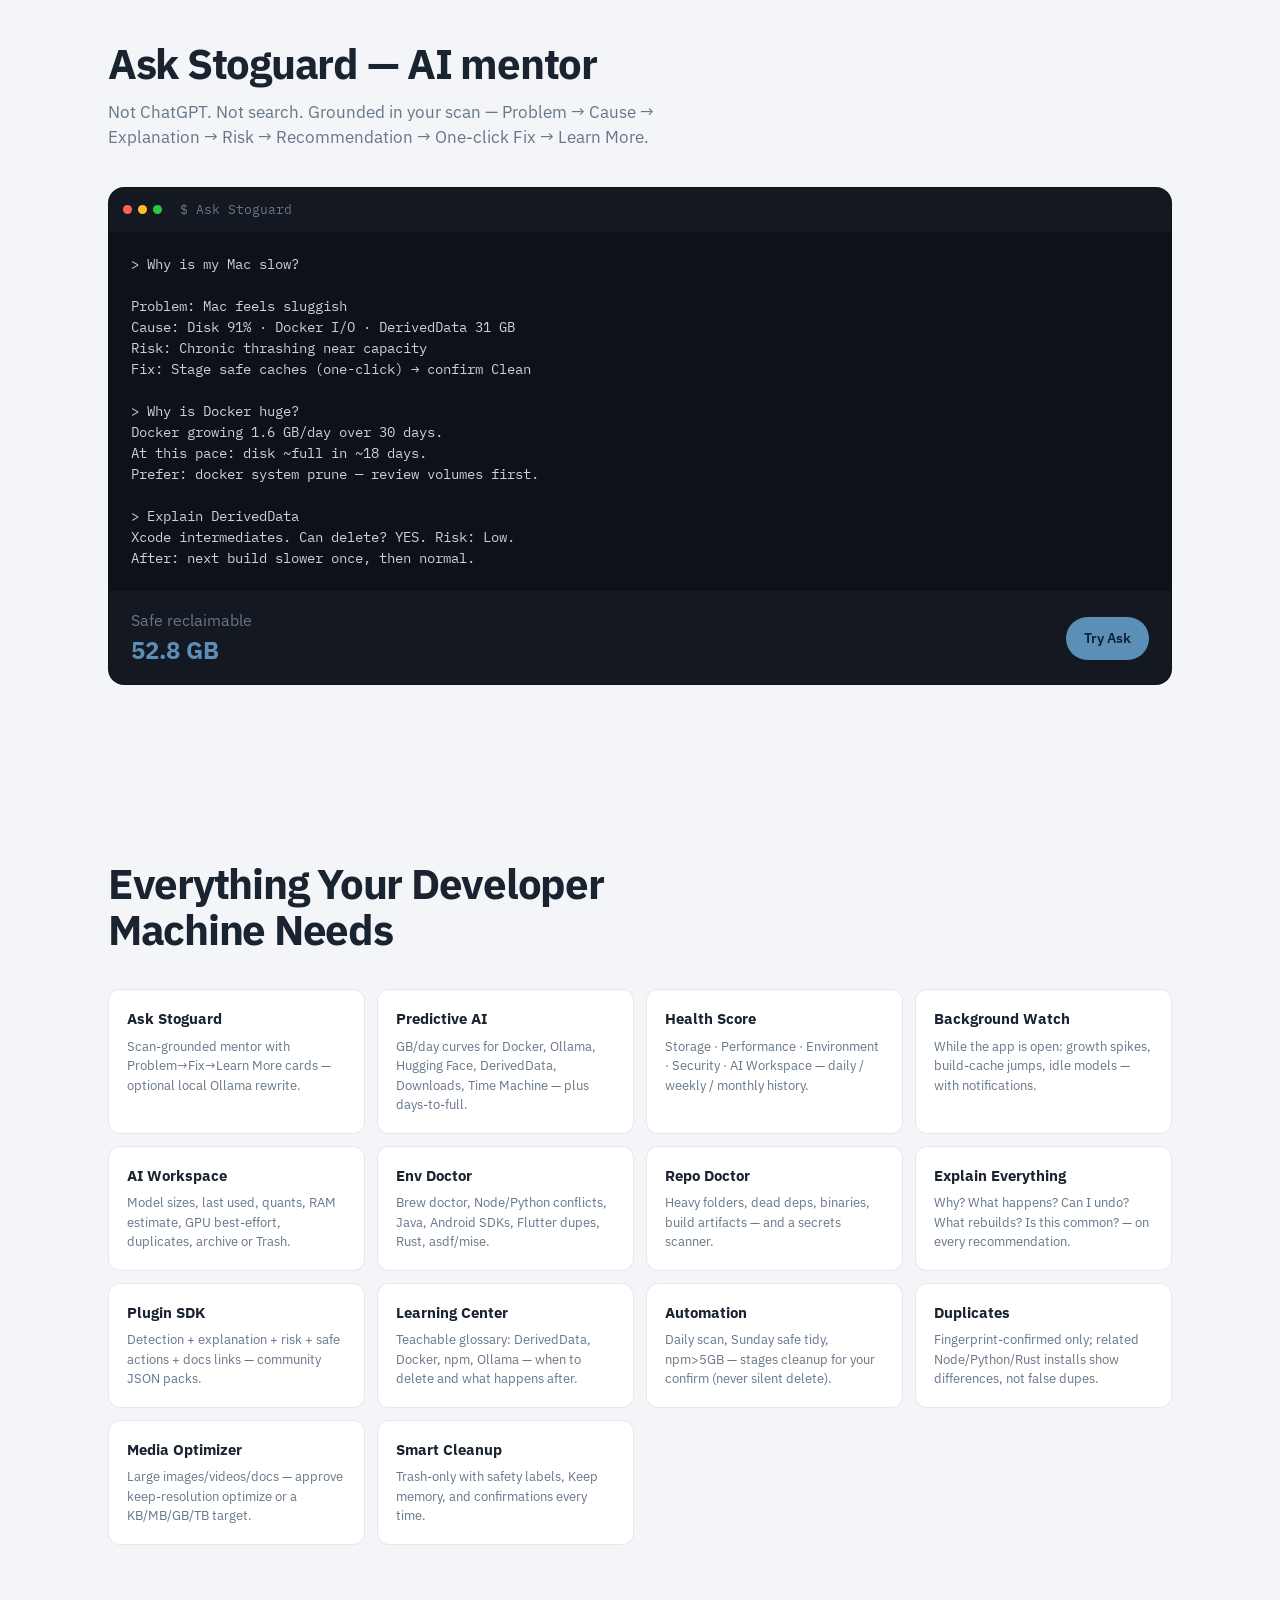
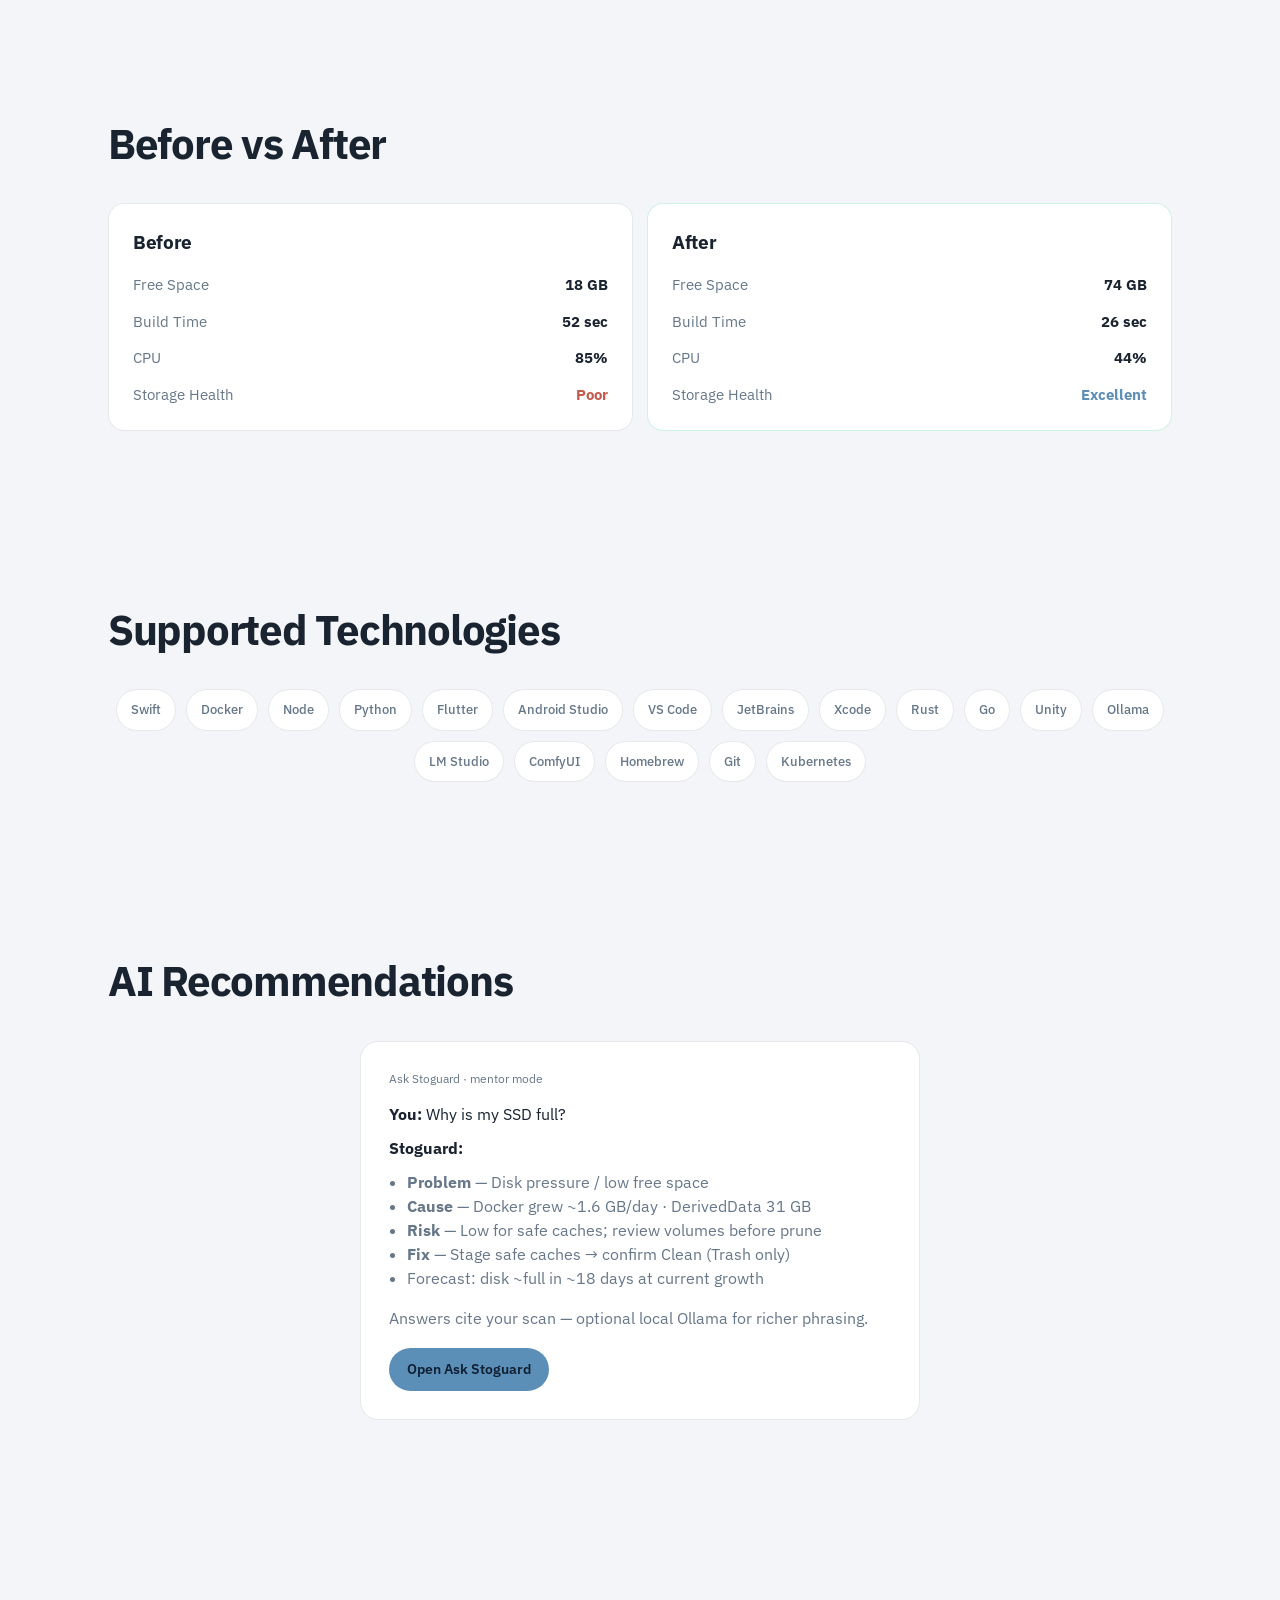
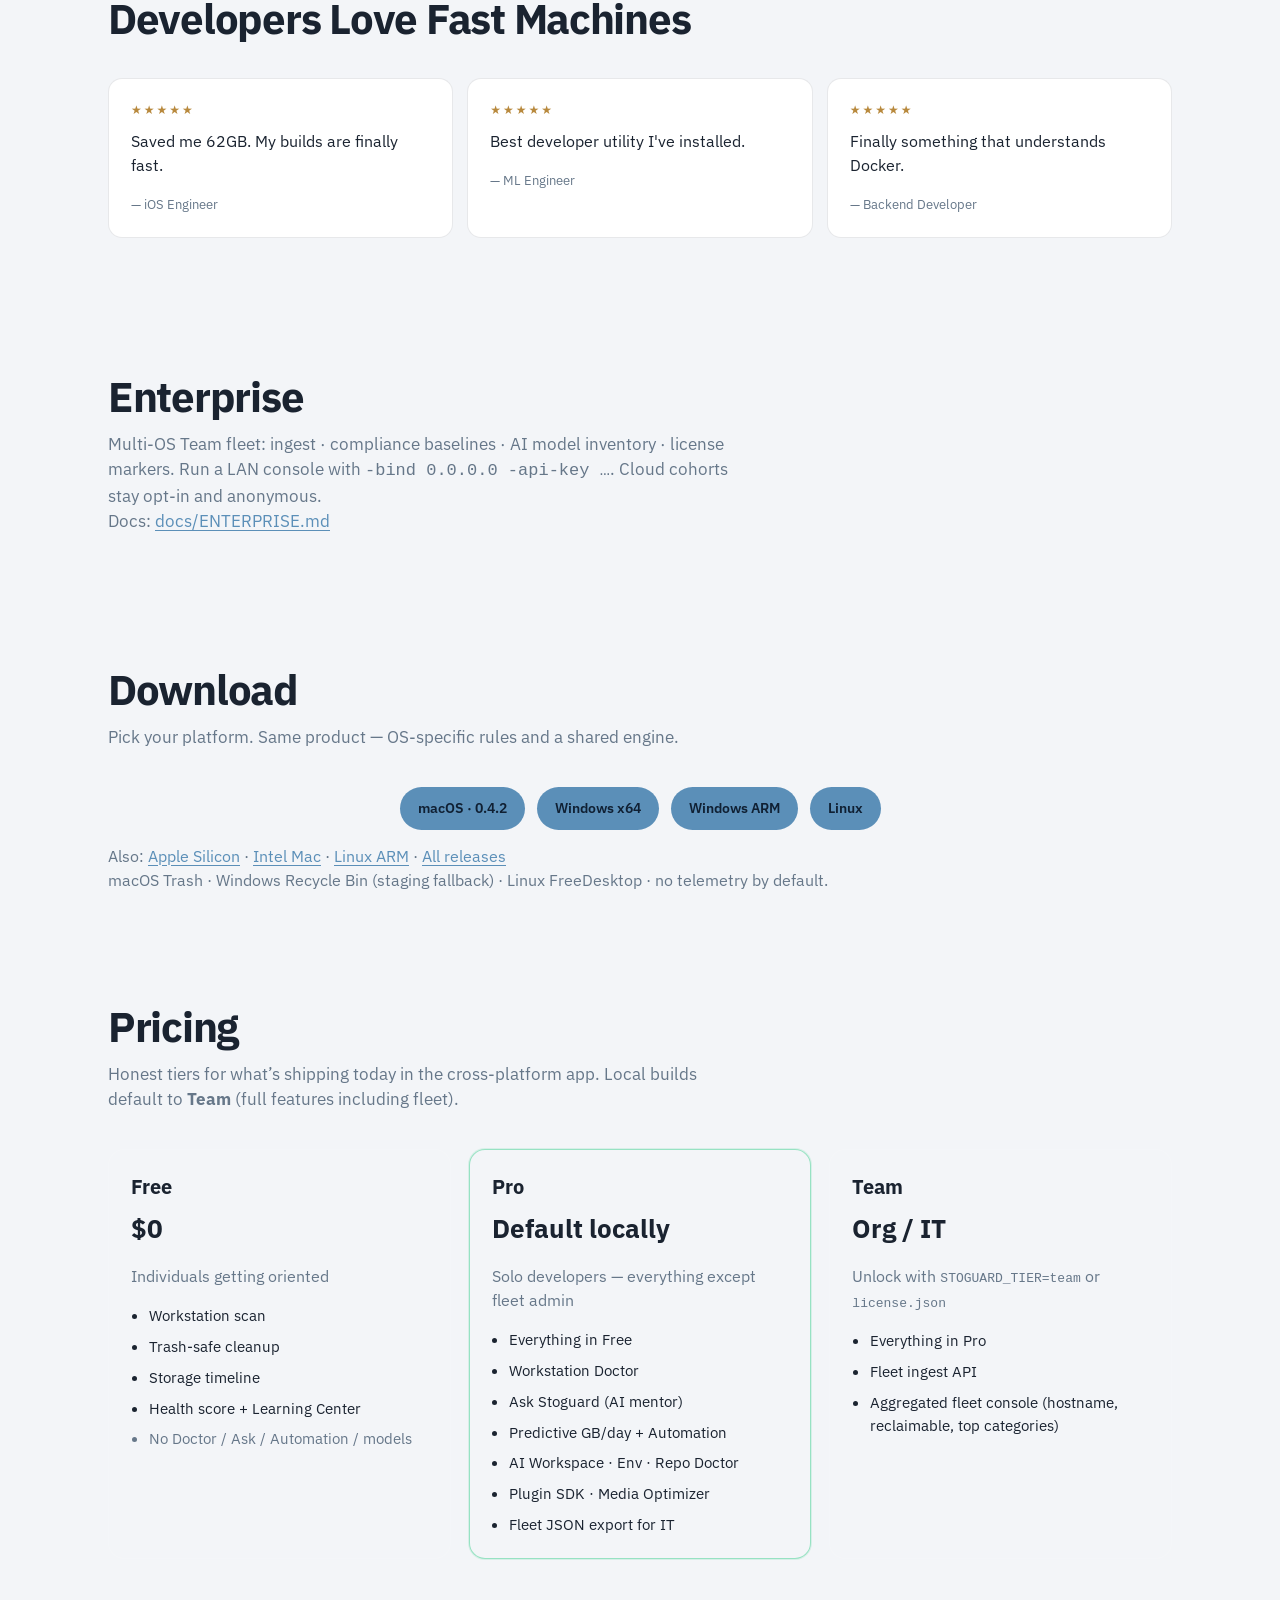
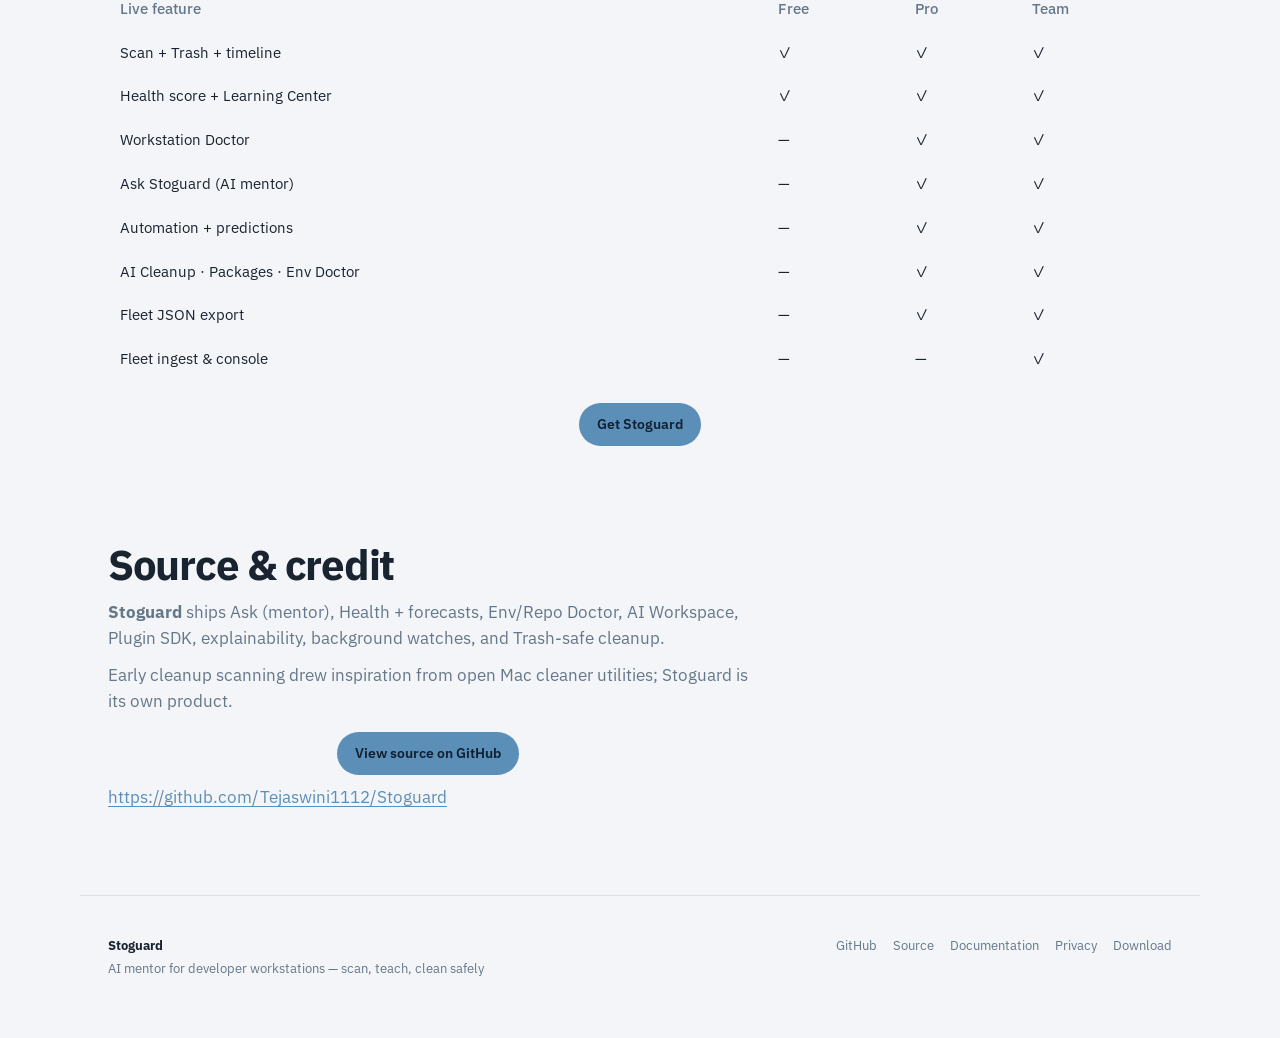
==== commit 3db84f0e: "Point downloads at GitHub Releases and prepare Vercel site deploy. Marketing/README install links us" ====
--- a/website/index.html
+++ b/website/index.html
@@ -264,7 +264,7 @@
           Multi-OS Team fleet: ingest · compliance baselines · AI model inventory · license markers.
           Run a LAN console with <code>-bind 0.0.0.0 -api-key …</code>. Cloud cohorts stay opt-in and anonymous.
         </p>
-        <p class="muted">Docs: <a href="../docs/ENTERPRISE.md">docs/ENTERPRISE.md</a></p>
+        <p class="muted">Docs: <a href="https://github.com/Tejaswini1112/Stoguard/blob/main/docs/ENTERPRISE.md" target="_blank" rel="noopener noreferrer">docs/ENTERPRISE.md</a></p>
       </div>
     </section>
 
@@ -274,16 +274,17 @@
         <p>Pick your platform. Same product — OS-specific rules and a shared engine.</p>
       </div>
       <div class="hero-cta center" style="flex-wrap:wrap;gap:12px">
-        <a class="btn" href="downloads/Stoguard-0.4.2.dmg" download>macOS · 0.4.2</a>
-        <a class="btn" href="downloads/stoguard-windows-amd64.exe" download>Windows x64</a>
-        <a class="btn" href="downloads/stoguard-windows-arm64.exe" download>Windows ARM</a>
-        <a class="btn" href="downloads/stoguard-linux-amd64" download>Linux</a>
+        <a class="btn" href="https://github.com/Tejaswini1112/Stoguard/releases/latest/download/Stoguard-0.4.2.dmg">macOS · 0.4.2</a>
+        <a class="btn" href="https://github.com/Tejaswini1112/Stoguard/releases/latest/download/stoguard-windows-amd64.exe">Windows x64</a>
+        <a class="btn" href="https://github.com/Tejaswini1112/Stoguard/releases/latest/download/stoguard-windows-arm64.exe">Windows ARM</a>
+        <a class="btn" href="https://github.com/Tejaswini1112/Stoguard/releases/latest/download/stoguard-linux-amd64">Linux</a>
       </div>
       <p class="muted center" style="margin-top:14px">
         Also:
-        <a href="downloads/stoguard-darwin-arm64" download>Apple Silicon</a> ·
-        <a href="downloads/stoguard-darwin-amd64" download>Intel Mac</a> ·
-        <a href="downloads/stoguard-linux-arm64" download>Linux ARM</a>
+        <a href="https://github.com/Tejaswini1112/Stoguard/releases/latest/download/stoguard-darwin-arm64">Apple Silicon</a> ·
+        <a href="https://github.com/Tejaswini1112/Stoguard/releases/latest/download/stoguard-darwin-amd64">Intel Mac</a> ·
+        <a href="https://github.com/Tejaswini1112/Stoguard/releases/latest/download/stoguard-linux-arm64">Linux ARM</a>
+        · <a href="https://github.com/Tejaswini1112/Stoguard/releases/latest">All releases</a>
         <br />macOS Trash · Windows Recycle Bin (staging fallback) · Linux FreeDesktop · no telemetry by default.
       </p>
     </section>
